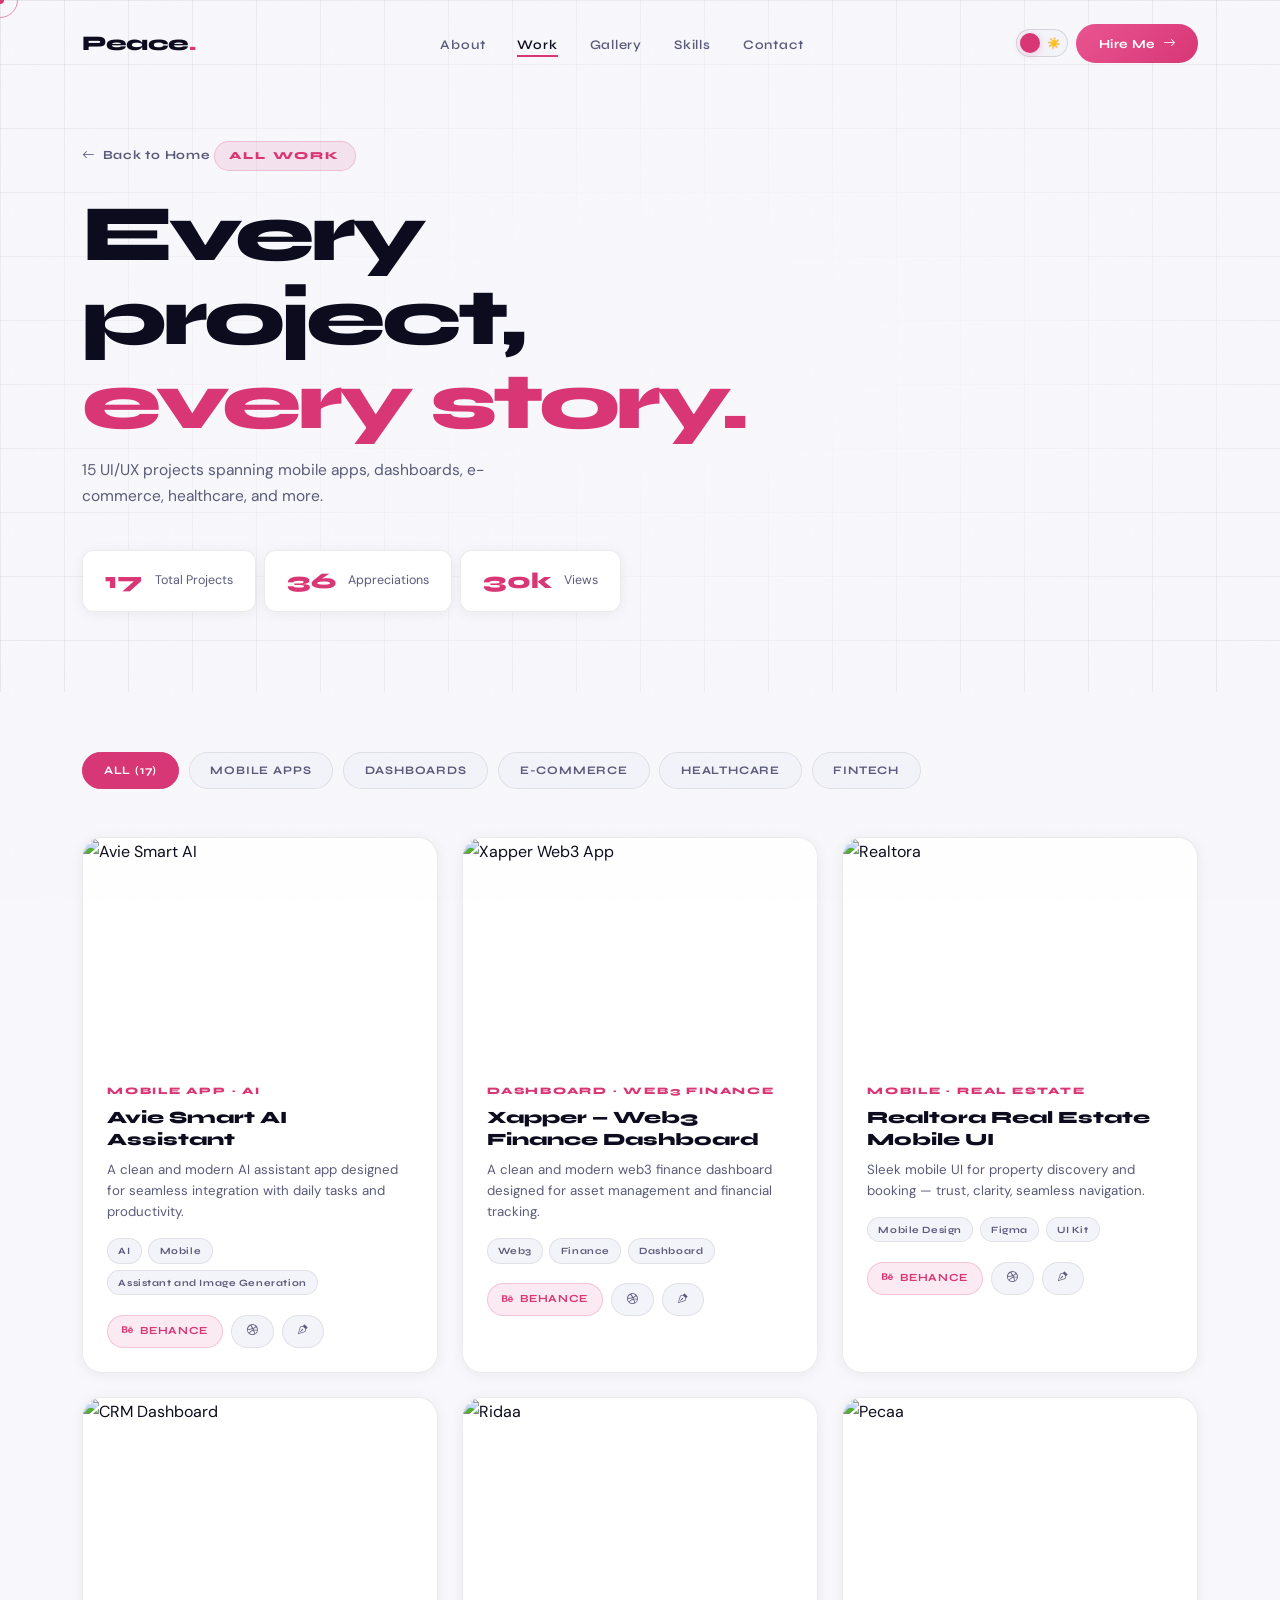
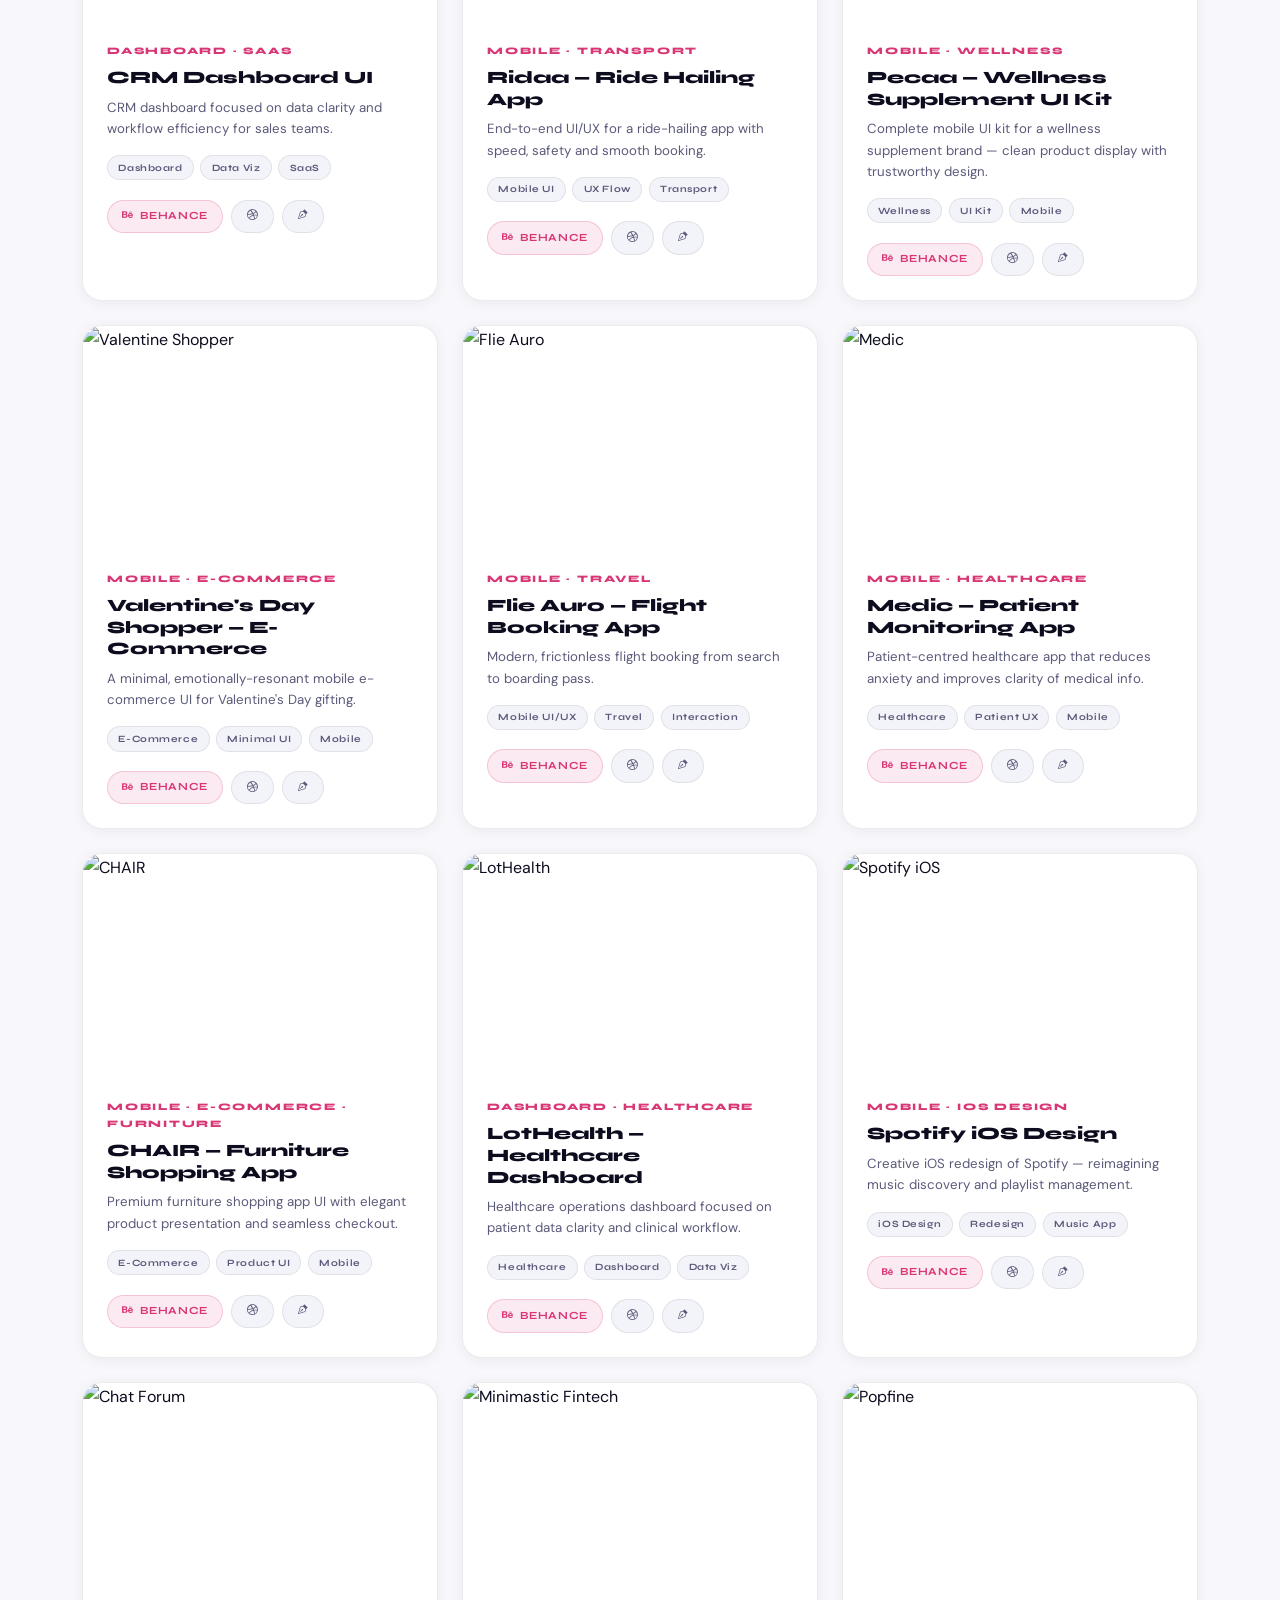
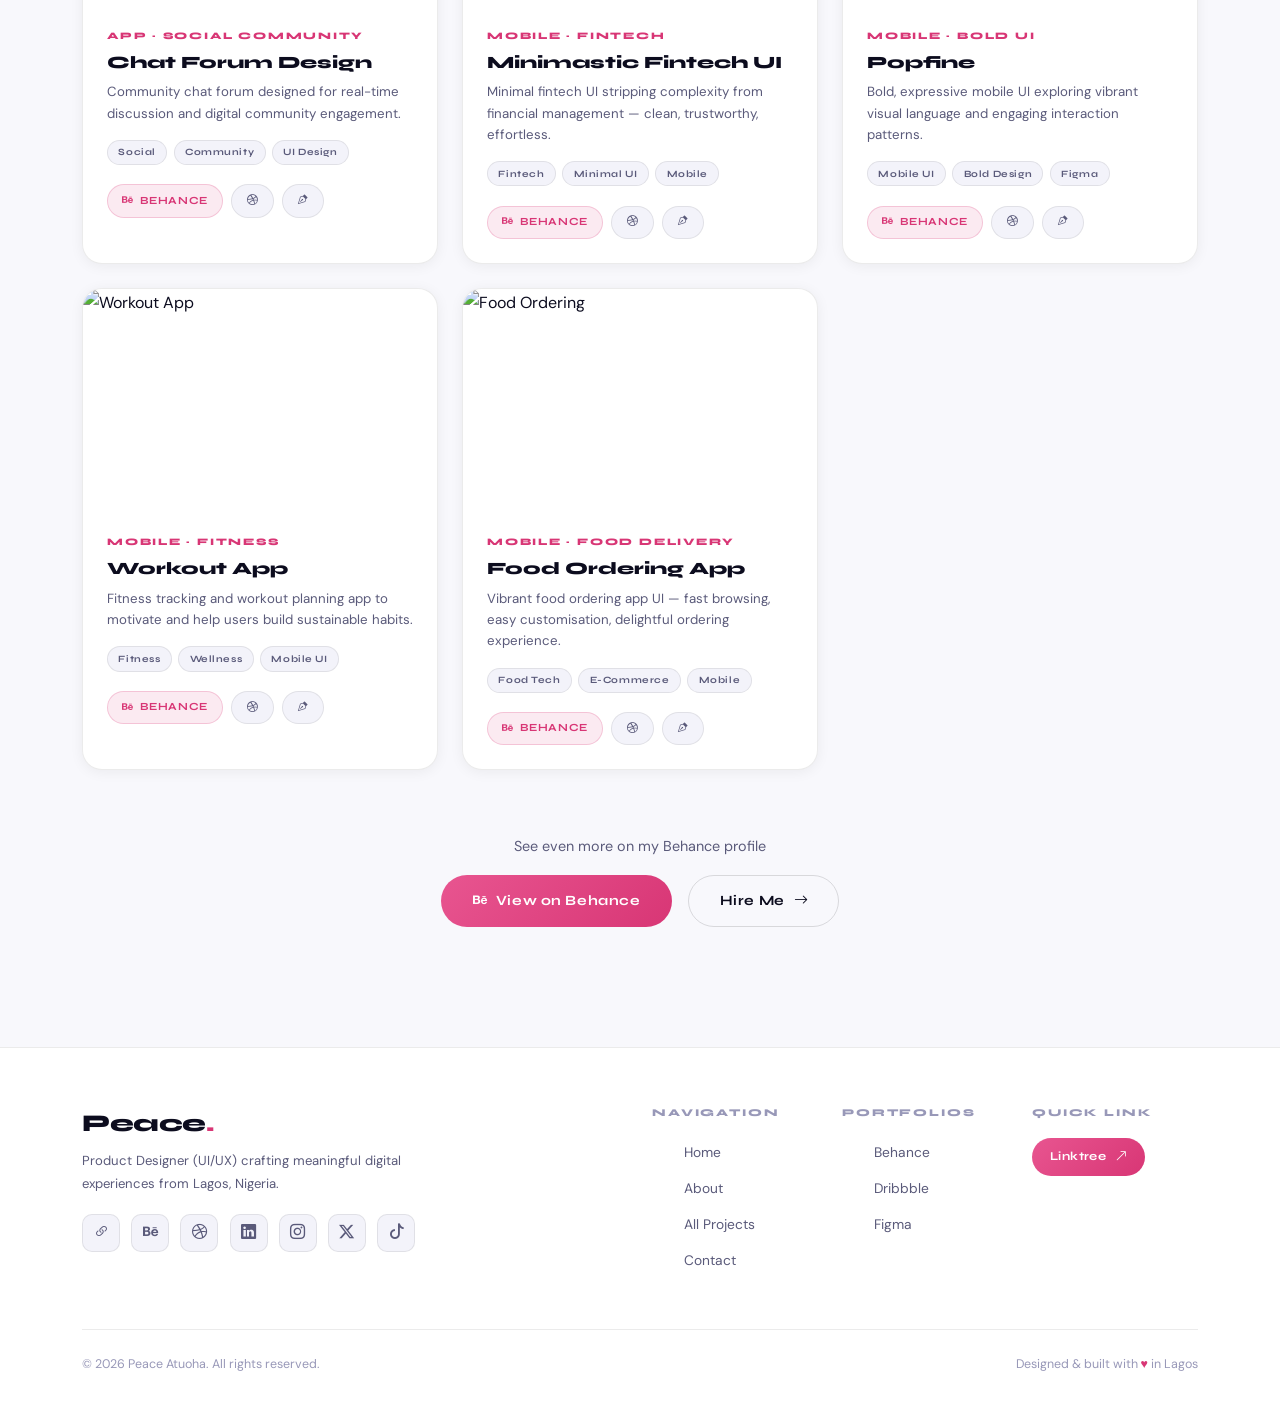
==== projects.html @ 8d70796a "number update" ====
<!DOCTYPE html>
<html lang="en" data-theme="light">

<head>
  <meta charset="UTF-8" />
  <meta name="viewport" content="width=device-width, initial-scale=1.0" />
  <title>All Projects — Peace Atuoha, Product Designer</title>
  <meta name="description" content="All 17 UI/UX design projects by Peace Atuoha." />
  <link rel="stylesheet" href="https://cdn.jsdelivr.net/npm/bootstrap@5.3.2/dist/css/bootstrap.min.css" />
  <link rel="stylesheet" href="https://cdn.jsdelivr.net/npm/bootstrap-icons@1.11.3/font/bootstrap-icons.min.css" />
  <link rel="stylesheet" href="https://cdn.jsdelivr.net/npm/aos@2.3.4/dist/aos.css" />
  <link rel="stylesheet" href="style.css" />
</head>

<body>

  <canvas id="lines-canvas"></canvas>
  <div class="noise-overlay"></div>
  <div id="cursor-dot"></div>
  <div id="cursor-ring"></div>
  <div id="cursor-label"></div>

  <!-- NAVBAR -->
  <nav id="navbar">
    <div class="container d-flex justify-content-between align-items-center gap-3">
      <a href="index.html" class="nav-logo">Peace<span>.</span></a>
      <ul class="nav-links" id="navLinks">
        <li><a href="index.html#about">About</a></li>
        <li><a href="projects.html" class="active">Work</a></li>
        <li><a href="index.html#gallery">Gallery</a></li>
        <li><a href="index.html#skills">Skills</a></li>
        <li><a href="index.html#contact">Contact</a></li>
      </ul>
      <div class="d-flex align-items-center gap-2">
        <button class="theme-toggle" id="themeToggle" aria-label="Toggle theme">
          <span class="t-sun">☀️</span>
          <span class="t-moon">🌙</span>
        </button>
        <a href="index.html#contact" class="nav-cta d-none d-lg-inline-flex align-items-center gap-2">
          Hire Me <i class="bi bi-arrow-right"></i>
        </a>
        <button class="nav-toggler" id="navToggle"><i class="bi bi-list"></i></button>
      </div>
    </div>
  </nav>

  <!-- PAGE HERO -->
  <div class="page-hero">
    <div class="hero-grid"></div>
    <div class="container position-relative" style="z-index:2">
      <div class="row">
        <div class="col-lg-8">
          <a href="index.html" class="d-inline-flex align-items-center gap-2 mb-4"
            style="font-family:var(--font-head);font-size:.78rem;font-weight:700;letter-spacing:.06em;color:var(--muted);transition:color .2s"
            onmouseover="this.style.color='var(--pink)'" onmouseout="this.style.color='var(--muted)'">
            <i class="bi bi-arrow-left"></i> Back to Home
          </a>
          <span class="tag">All Work</span>
          <h1 class="page-hero-title" data-aos="fade-up">Every project,<br><span class="accent">every story.</span></h1>
          <p style="color:var(--muted);font-size:.97rem;max-width:480px;margin-top:.8rem" data-aos="fade-up"
            data-aos-delay="100">
            15 UI/UX projects spanning mobile apps, dashboards, e-commerce, healthcare, and more.
          </p>
        </div>
      </div>
      <div class="d-flex flex-wrap gap-2 mt-4" data-aos="fade-up" data-aos-delay="160">
        <div
          style="background:var(--surface);border:1px solid var(--border);border-radius:12px;padding:.7rem 1.4rem;display:inline-flex;align-items:center;gap:.7rem;box-shadow:var(--shadow-sm)">
          <span style="font-family:var(--font-head);font-size:1.4rem;font-weight:800;color:var(--pink)">17</span>
          <span style="font-size:.78rem;color:var(--muted)">Total Projects</span>
        </div>
        <div
          style="background:var(--surface);border:1px solid var(--border);border-radius:12px;padding:.7rem 1.4rem;display:inline-flex;align-items:center;gap:.7rem;box-shadow:var(--shadow-sm)">
          <span style="font-family:var(--font-head);font-size:1.4rem;font-weight:800;color:var(--pink)">36</span>
          <span style="font-size:.78rem;color:var(--muted)">Appreciations</span>
        </div>
        <div
          style="background:var(--surface);border:1px solid var(--border);border-radius:12px;padding:.7rem 1.4rem;display:inline-flex;align-items:center;gap:.7rem;box-shadow:var(--shadow-sm)">
          <span style="font-family:var(--font-head);font-size:1.4rem;font-weight:800;color:var(--pink)">30k</span>
          <span style="font-size:.78rem;color:var(--muted)">Views</span>
        </div>
      </div>
    </div>
  </div>

  <!-- ALL PROJECTS -->
  <section class="section" style="background:var(--bg);padding-top:60px">
    <div class="container">
      <div class="filter-bar mb-5" data-aos="fade-up">
        <button class="filter-btn active" data-filter="all">All (17)</button>
        <button class="filter-btn" data-filter="mobile">Mobile Apps</button>
        <button class="filter-btn" data-filter="dashboard">Dashboards</button>
        <button class="filter-btn" data-filter="ecommerce">E-Commerce</button>
        <button class="filter-btn" data-filter="healthcare">Healthcare</button>
        <button class="filter-btn" data-filter="fintech">Fintech</button>
      </div>

      <div class="row g-4" id="projectGrid">

             <div class="col-sm-6 col-lg-4 project-item" data-category="dashboard fintech" data-aos="fade-up" data-aos-delay="0">
    <div class="project-card">
      <div class="project-thumb">
        <img src="https://mir-cdn.behance.net/v1/rendition/project_modules/fs_webp/00eaa4248575483.69f4629bb635c.png"
          alt="Avie Smart AI" loading="lazy" />
        <div class="project-overlay"><span class="view-label">Open Project</span></div>
      </div>
      <div class="project-info">
        <div class="project-cat">Mobile App · AI</div>
        <h3 class="project-name">Avie Smart AI Assistant</h3>
        <p class="project-desc">
          A clean and modern AI assistant app designed for seamless integration with daily tasks and productivity.
        </p>
        <div class="project-tags">
          <span class="ptag">AI</span>
          <span class="ptag">Mobile</span>
          <span class="ptag">Assistant and Image Generation</span>
        </div>
        <div class="project-links">
          <a href="https://www.behance.net/gallery/248575483/Avie-Smart-AI-Assistant-UI-Kit"
            target="_blank" rel="noopener" class="plink plink-b">
            <i class="bi bi-behance"></i> Behance
          </a>
          <a href="https://dribbble.com/shots/27334010-Avie-Smart-AI"
            target="_blank" rel="noopener" class="plink plink-d">
            <i class="bi bi-dribbble"></i>
          </a>
          <a href="https://www.figma.com/community/file/1631958406216622095"
            target="_blank" rel="noopener" class="plink plink-f">
            <i class="bi bi-vector-pen"></i>
          </a>
        </div>
      </div>
    </div>
  </div>

        <div class="col-sm-6 col-lg-4 project-item" data-category="dashboard fintech" data-aos="fade-up" data-aos-delay="0">
    <div class="project-card">
      <div class="project-thumb">
        <img src="https://mir-cdn.behance.net/v1/rendition/project_modules/max_3840_webp/4def8d246391929.69c39d3ba7705.png"
          alt="Xapper Web3 App" loading="lazy" />
        <div class="project-overlay"><span class="view-label">Open Project</span></div>
      </div>
      <div class="project-info">
        <div class="project-cat">Dashboard · Web3 Finance</div>
        <h3 class="project-name">Xapper — Web3 Finance Dashboard</h3>
        <p class="project-desc">
          A clean and modern web3 finance dashboard designed for asset management and financial tracking.
        </p>
        <div class="project-tags">
          <span class="ptag">Web3</span>
          <span class="ptag">Finance</span>
          <span class="ptag">Dashboard</span>
        </div>
        <div class="project-links">
          <a href="https://www.behance.net/gallery/246391929/Xapper-Web3-Portfolio-Dashboard"
            target="_blank" rel="noopener" class="plink plink-b">
            <i class="bi bi-behance"></i> Behance
          </a>
          <a href="https://dribbble.com/shots/27212899-Xapper-Web3-Finance-Dashboard"
            target="_blank" rel="noopener" class="plink plink-d">
            <i class="bi bi-dribbble"></i>
          </a>
          <a href="https://www.figma.com/community/file/1618532935207744645"
            target="_blank" rel="noopener" class="plink plink-f">
            <i class="bi bi-vector-pen"></i>
          </a>
        </div>
      </div>
    </div>
  </div>

        <div class="col-sm-6 col-lg-4 project-item" data-category="mobile" data-aos="fade-up" data-aos-delay="0">
          <div class="project-card">
            <div class="project-thumb"><img
                src="https://mir-s3-cdn-cf.behance.net/projects/808/318f85245792605.Y3JvcCwyMjg4LDE3OTAsMTA3LDA.png"
                alt="Realtora" loading="lazy" />
              <div class="project-overlay"><span class="view-label">Open Project</span></div>
            </div>
            <div class="project-info">
              <div class="project-cat">Mobile · Real Estate</div>
              <h3 class="project-name">Realtora Real Estate Mobile UI</h3>
              <p class="project-desc">Sleek mobile UI for property discovery and booking — trust, clarity, seamless
                navigation.</p>
              <div class="project-tags"><span class="ptag">Mobile Design</span><span class="ptag">Figma</span><span
                  class="ptag">UI Kit</span>
              </div>
              <div class="project-links"><a
                  href="https://www.behance.net/gallery/245792605/Realtora-Real-Estate-Mobile-UI" target="_blank"
                  rel="noopener" class="plink plink-b"><i class="bi bi-behance"></i> Behance</a><a
                  href="https://dribbble.com/shots/27182363-Realtora-Real-Estate-Mobile-UI" target="_blank" rel="noopener" class="plink plink-d"><i
                    class="bi bi-dribbble"></i></a><a href="https://www.figma.com/community/file/1614589642108655711/realtora-real-estate-mobile-ui" target="_blank"
                  rel="noopener" class="plink plink-f"><i class="bi bi-vector-pen"></i></a></div>
            </div>
          </div>
        </div>

        <div class="col-sm-6 col-lg-4 project-item" data-category="dashboard" data-aos="fade-up" data-aos-delay="60">
          <div class="project-card">
            <div class="project-thumb"><img
                src="https://mir-s3-cdn-cf.behance.net/projects/808/37e317245700423.Y3JvcCwyMDYzLDE2MTQsMTAyLDA.png"
                alt="CRM Dashboard" loading="lazy" />
              <div class="project-overlay"><span class="view-label">Open Project</span></div>
            </div>
            <div class="project-info">
              <div class="project-cat">Dashboard · SaaS</div>
              <h3 class="project-name">CRM Dashboard UI</h3>
              <p class="project-desc">CRM dashboard focused on data clarity and workflow efficiency for sales teams.</p>
              <div class="project-tags"><span class="ptag">Dashboard</span><span class="ptag">Data Viz</span><span
                  class="ptag">SaaS</span></div>
              <div class="project-links"><a href="https://www.behance.net/gallery/245700423/CRM-Dashboard-UI"
                  target="_blank" rel="noopener" class="plink plink-b"><i class="bi bi-behance"></i> Behance</a><a
                  href="https://dribbble.com/shots/27177440-CRM-Dashboard-UI" target="_blank" rel="noopener" class="plink plink-d"><i
                    class="bi bi-dribbble"></i></a><a href="https://www.figma.com/community/file/1613997463314148777/crm-dashboard-ui" target="_blank"
                  rel="noopener" class="plink plink-f"><i class="bi bi-vector-pen"></i></a></div>
            </div>
          </div>
        </div>

        <div class="col-sm-6 col-lg-4 project-item" data-category="mobile" data-aos="fade-up" data-aos-delay="120">
          <div class="project-card">
            <div class="project-thumb"><img
                src="https://mir-s3-cdn-cf.behance.net/projects/808/bbb2a7244828705.Y3JvcCwyMTYwLDE2OTAsMjQ2LDA.png"
                alt="Ridaa" loading="lazy" />
              <div class="project-overlay"><span class="view-label">Open Project</span></div>
            </div>
            <div class="project-info">
              <div class="project-cat">Mobile · Transport</div>
              <h3 class="project-name">Ridaa — Ride Hailing App</h3>
              <p class="project-desc">End-to-end UI/UX for a ride-hailing app with speed, safety and smooth booking.</p>
              <div class="project-tags"><span class="ptag">Mobile UI</span><span class="ptag">UX Flow</span><span
                  class="ptag">Transport</span></div>
              <div class="project-links"><a
                  href="https://www.behance.net/gallery/244828705/Ridaa-Ride-Hailing-Mobile-App-UI" target="_blank"
                  rel="noopener" class="plink plink-b"><i class="bi bi-behance"></i> Behance</a><a
                  href="https://dribbble.com/shots/27128114-Ridaa-Ride-Hailing-Mobile-App-UI-UX-Case-Study" target="_blank" rel="noopener" class="plink plink-d"><i
                    class="bi bi-dribbble"></i></a><a href="https://www.figma.com/community/file/1608755039279839145/ridaa-ride-hailing-mobile-ui-kit" target="_blank"
                  rel="noopener" class="plink plink-f"><i class="bi bi-vector-pen"></i></a></div>
            </div>
          </div>
        </div>

        <div class="col-sm-6 col-lg-4 project-item" data-category="mobile healthcare" data-aos="fade-up"
          data-aos-delay="0">
          <div class="project-card">
            <div class="project-thumb"><img
                src="https://mir-s3-cdn-cf.behance.net/projects/808/fac926244250583.Y3JvcCwxODc2LDE0NjgsNTEsMA.png"
                alt="Pecaa" loading="lazy" />
              <div class="project-overlay"><span class="view-label">Open Project</span></div>
            </div>
            <div class="project-info">
              <div class="project-cat">Mobile · Wellness</div>
              <h3 class="project-name">Pecaa — Wellness Supplement UI Kit</h3>
              <p class="project-desc">Complete mobile UI kit for a wellness supplement brand — clean product display
                with trustworthy design.</p>
              <div class="project-tags"><span class="ptag">Wellness</span><span class="ptag">UI Kit</span><span
                  class="ptag">Mobile</span></div>
              <div class="project-links"><a
                  href="https://www.behance.net/gallery/244250583/Pecaa-Wellness-Supplement-Mobile-UI-Kit"
                  target="_blank" rel="noopener" class="plink plink-b"><i class="bi bi-behance"></i> Behance</a><a
                  href="https://dribbble.com/shots/27093841-Pecaa-Wellness-Supplement-Mobile-UI-Kit" target="_blank" rel="noopener" class="plink plink-d"><i
                    class="bi bi-dribbble"></i></a><a href="https://www.figma.com/community/file/1605316623069670201/pecaa-wellness-supplement-mobile-ui-kit" target="_blank"
                  rel="noopener" class="plink plink-f"><i class="bi bi-vector-pen"></i></a></div>
            </div>
          </div>
        </div>

        <div class="col-sm-6 col-lg-4 project-item" data-category="mobile ecommerce" data-aos="fade-up"
          data-aos-delay="60">
          <div class="project-card">
            <div class="project-thumb"><img
                src="https://mir-s3-cdn-cf.behance.net/projects/808/c39f5f244118895.Y3JvcCwzNTMzLDI3NjQsMzA2LDA.png"
                alt="Valentine Shopper" loading="lazy" />
              <div class="project-overlay"><span class="view-label">Open Project</span></div>
            </div>
            <div class="project-info">
              <div class="project-cat">Mobile · E-Commerce</div>
              <h3 class="project-name">Valentine's Day Shopper — E-Commerce</h3>
              <p class="project-desc">A minimal, emotionally-resonant mobile e-commerce UI for Valentine's Day gifting.
              </p>
              <div class="project-tags"><span class="ptag">E-Commerce</span><span class="ptag">Minimal UI</span><span
                  class="ptag">Mobile</span></div>
              <div class="project-links"><a
                  href="https://www.behance.net/gallery/244118895/Valentines-Day-Shopper-Minimal-E-Commerce-Mobile-UI"
                  target="_blank" rel="noopener" class="plink plink-b"><i class="bi bi-behance"></i> Behance</a><a
                  href="https://dribbble.com/shots/27086028-Valentine-s-Day-Shopper-Minimal-E-Commerce-Mobile-UI" target="_blank" rel="noopener" class="plink plink-d"><i
                    class="bi bi-dribbble"></i></a><a href="https://www.figma.com/community/file/1604383451520778742/valentines-day-shopper" target="_blank"
                  rel="noopener" class="plink plink-f"><i class="bi bi-vector-pen"></i></a></div>
            </div>
          </div>
        </div>

        <div class="col-sm-6 col-lg-4 project-item" data-category="mobile" data-aos="fade-up" data-aos-delay="120">
          <div class="project-card">
            <div class="project-thumb"><img
                src="https://mir-s3-cdn-cf.behance.net/projects/808/ac4f93244007971.Y3JvcCwyMDk4LDE2NDEsMCw1MQ.png"
                alt="Flie Auro" loading="lazy" />
              <div class="project-overlay"><span class="view-label">Open Project</span></div>
            </div>
            <div class="project-info">
              <div class="project-cat">Mobile · Travel</div>
              <h3 class="project-name">Flie Auro — Flight Booking App</h3>
              <p class="project-desc">Modern, frictionless flight booking from search to boarding pass.</p>
              <div class="project-tags"><span class="ptag">Mobile UI/UX</span><span class="ptag">Travel</span><span
                  class="ptag">Interaction</span></div>
              <div class="project-links"><a
                  href="https://www.behance.net/gallery/244007971/Flie-AuroModern-Flight-Booking-Mobile-App-UIUX"
                  target="_blank" rel="noopener" class="plink plink-b"><i class="bi bi-behance"></i> Behance</a><a
                  href="https://dribbble.com/shots/27079795-Flie-Auro-Modern-Flight-Booking-Mobile-App-UI-UX" target="_blank" rel="noopener" class="plink plink-d"><i
                    class="bi bi-dribbble"></i></a><a href="https://www.figma.com/community/file/1603698163960915444/flie-auro-airline-booking-app-ui" target="_blank"
                  rel="noopener" class="plink plink-f"><i class="bi bi-vector-pen"></i></a></div>
            </div>
          </div>
        </div>

        <div class="col-sm-6 col-lg-4 project-item" data-category="mobile healthcare" data-aos="fade-up"
          data-aos-delay="0">
          <div class="project-card">
            <div class="project-thumb"><img
                src="https://mir-s3-cdn-cf.behance.net/projects/808/3f5e2c243694967.Y3JvcCwxMjk1LDEwMTMsNTEsMA.png"
                alt="Medic" loading="lazy" />
              <div class="project-overlay"><span class="view-label">Open Project</span></div>
            </div>
            <div class="project-info">
              <div class="project-cat">Mobile · Healthcare</div>
              <h3 class="project-name">Medic — Patient Monitoring App</h3>
              <p class="project-desc">Patient-centred healthcare app that reduces anxiety and improves clarity of
                medical info.</p>
              <div class="project-tags"><span class="ptag">Healthcare</span><span class="ptag">Patient UX</span><span
                  class="ptag">Mobile</span></div>
              <div class="project-links"><a
                  href="https://www.behance.net/gallery/243694967/Medic-Patient-Monitoring-Healthcare-Management-App"
                  target="_blank" rel="noopener" class="plink plink-b"><i class="bi bi-behance"></i> Behance</a><a
                  href="https://dribbble.com/shots/27062360-Patient-Monitoring-Healthcare-Management-App-UI-UX" target="_blank" rel="noopener" class="plink plink-d"><i
                    class="bi bi-dribbble"></i></a><a href="https://www.figma.com/community/file/1601833606994305338/medic" target="_blank"
                  rel="noopener" class="plink plink-f"><i class="bi bi-vector-pen"></i></a></div>
            </div>
          </div>
        </div>

        <div class="col-sm-6 col-lg-4 project-item" data-category="mobile ecommerce" data-aos="fade-up"
          data-aos-delay="60">
          <div class="project-card">
            <div class="project-thumb"><img
                src="https://mir-s3-cdn-cf.behance.net/projects/808/9c9950243016757.Y3JvcCw2MTY3LDQ4MjQsMzA1LDA.png"
                alt="CHAIR" loading="lazy" />
              <div class="project-overlay"><span class="view-label">Open Project</span></div>
            </div>
            <div class="project-info">
              <div class="project-cat">Mobile · E-Commerce · Furniture</div>
              <h3 class="project-name">CHAIR — Furniture Shopping App</h3>
              <p class="project-desc">Premium furniture shopping app UI with elegant product presentation and seamless
                checkout.</p>
              <div class="project-tags"><span class="ptag">E-Commerce</span><span class="ptag">Product UI</span><span
                  class="ptag">Mobile</span></div>
              <div class="project-links"><a
                  href="https://www.behance.net/gallery/243016757/CHAIR-Furniture-Shopping-App-UI" target="_blank"
                  rel="noopener" class="plink plink-b"><i class="bi bi-behance"></i> Behance</a><a
                  href="https://dribbble.com/shots/27026183-CHAIR-Furniture-Shopping-App-UI" target="_blank" rel="noopener" class="plink plink-d"><i
                    class="bi bi-dribbble"></i></a><a href="https://www.figma.com/community/file/1598043038918886645/chair-shop" target="_blank"
                  rel="noopener" class="plink plink-f"><i class="bi bi-vector-pen"></i></a></div>
            </div>
          </div>
        </div>

        <div class="col-sm-6 col-lg-4 project-item" data-category="dashboard healthcare" data-aos="fade-up"
          data-aos-delay="120">
          <div class="project-card">
            <div class="project-thumb"><img
                src="https://mir-s3-cdn-cf.behance.net/projects/808/662603242939091.Y3JvcCwxNDY2LDExNDYsMCwxNTY.png"
                alt="LotHealth" loading="lazy" />
              <div class="project-overlay"><span class="view-label">Open Project</span></div>
            </div>
            <div class="project-info">
              <div class="project-cat">Dashboard · Healthcare</div>
              <h3 class="project-name">LotHealth — Healthcare Dashboard</h3>
              <p class="project-desc">Healthcare operations dashboard focused on patient data clarity and clinical
                workflow.</p>
              <div class="project-tags"><span class="ptag">Healthcare</span><span class="ptag">Dashboard</span><span
                  class="ptag">Data Viz</span></div>
              <div class="project-links"><a
                  href="https://www.behance.net/gallery/242939091/LotHealth-Healthcare-Dashboard-UI" target="_blank"
                  rel="noopener" class="plink plink-b"><i class="bi bi-behance"></i> Behance</a><a
                  href="https://dribbble.com/shots/27022015-LotHealth-Healthcare-Dashboard-UI" target="_blank" rel="noopener" class="plink plink-d"><i
                    class="bi bi-dribbble"></i></a><a href="https://www.figma.com/community/file/1597668143252436868/lothealth-design-healthcare-dashboard-ui" target="_blank"
                  rel="noopener" class="plink plink-f"><i class="bi bi-vector-pen"></i></a></div>
            </div>
          </div>
        </div>

        <div class="col-sm-6 col-lg-4 project-item" data-category="mobile" data-aos="fade-up" data-aos-delay="0">
          <div class="project-card">
            <div class="project-thumb"><img
                src="https://mir-s3-cdn-cf.behance.net/projects/808/13f106240422913.Y3JvcCwzMjUyLDI1NDQsNjM2LDA.png"
                alt="Spotify iOS" loading="lazy" />
              <div class="project-overlay"><span class="view-label">Open Project</span></div>
            </div>
            <div class="project-info">
              <div class="project-cat">Mobile · iOS Design</div>
              <h3 class="project-name">Spotify iOS Design</h3>
              <p class="project-desc">Creative iOS redesign of Spotify — reimagining music discovery and playlist
                management.</p>
              <div class="project-tags"><span class="ptag">iOS Design</span><span class="ptag">Redesign</span><span
                  class="ptag">Music App</span></div>
              <div class="project-links"><a href="https://www.behance.net/gallery/240422913/Spotify-iOS-Design"
                  target="_blank" rel="noopener" class="plink plink-b"><i class="bi bi-behance"></i> Behance</a><a
                  href="https://dribbble.com/shots/26880559-Spotify-iOS-Redesign" target="_blank" rel="noopener" class="plink plink-d"><i
                    class="bi bi-dribbble"></i></a><a href="https://www.figma.com/community/file/1581943943841236054/spotify-design" target="_blank"
                  rel="noopener" class="plink plink-f"><i class="bi bi-vector-pen"></i></a></div>
            </div>
          </div>
        </div>

        <div class="col-sm-6 col-lg-4 project-item" data-category="mobile" data-aos="fade-up" data-aos-delay="60">
          <div class="project-card">
            <div class="project-thumb"><img
                src="https://mir-s3-cdn-cf.behance.net/projects/808/e0df41219685247.Y3JvcCwyNDc1LDE5MzUsMTIyLDA.png"
                alt="Chat Forum" loading="lazy" />
              <div class="project-overlay"><span class="view-label">Open Project</span></div>
            </div>
            <div class="project-info">
              <div class="project-cat">App · Social Community</div>
              <h3 class="project-name">Chat Forum Design</h3>
              <p class="project-desc">Community chat forum designed for real-time discussion and digital community
                engagement.</p>
              <div class="project-tags"><span class="ptag">Social</span><span class="ptag">Community</span><span
                  class="ptag">UI Design</span></div>
              <div class="project-links"><a href="https://www.behance.net/gallery/219685247/Chat-Forum-Design"
                  target="_blank" rel="noopener" class="plink plink-b"><i class="bi bi-behance"></i> Behance</a><a
                  href="https://dribbble.com/shots/25655181-Simple-Chat-Forum-Design" target="_blank" rel="noopener" class="plink plink-d"><i
                    class="bi bi-dribbble"></i></a><a href="https://www.figma.com/community/file/1474092313343349375/chat-forum-design" target="_blank"
                  rel="noopener" class="plink plink-f"><i class="bi bi-vector-pen"></i></a></div>
            </div>
          </div>
        </div>

        <div class="col-sm-6 col-lg-4 project-item" data-category="mobile fintech" data-aos="fade-up"
          data-aos-delay="120">
          <div class="project-card">
            <div class="project-thumb"><img
                src="https://mir-s3-cdn-cf.behance.net/projects/808/28c1e3218478285.Y3JvcCwyMTkxLDE3MTQsMTEzLDA.png"
                alt="Minimastic Fintech" loading="lazy" />
              <div class="project-overlay"><span class="view-label">Open Project</span></div>
            </div>
            <div class="project-info">
              <div class="project-cat">Mobile · Fintech</div>
              <h3 class="project-name">Minimastic Fintech UI</h3>
              <p class="project-desc">Minimal fintech UI stripping complexity from financial management — clean,
                trustworthy, effortless.</p>
              <div class="project-tags"><span class="ptag">Fintech</span><span class="ptag">Minimal UI</span><span
                  class="ptag">Mobile</span></div>
              <div class="project-links"><a href="https://www.behance.net/gallery/218478285/Minimastic-Fintech-UI"
                  target="_blank" rel="noopener" class="plink plink-b"><i class="bi bi-behance"></i> Behance</a><a
                  href="https://dribbble.com/shots/25579549-Minimalistic-Fintech-UI" target="_blank" rel="noopener" class="plink plink-d"><i
                    class="bi bi-dribbble"></i></a><a href="https://www.figma.com/community/file/1468655068304453816/fintech-ui" target="_blank"
                  rel="noopener" class="plink plink-f"><i class="bi bi-vector-pen"></i></a></div>
            </div>
          </div>
        </div>

        <div class="col-sm-6 col-lg-4 project-item" data-category="mobile" data-aos="fade-up" data-aos-delay="0">
          <div class="project-card">
            <div class="project-thumb"><img
                src="https://mir-s3-cdn-cf.behance.net/projects/808/c5f65e212781785.Y3JvcCwxMTQ5LDg5OSw2OCww.png"
                alt="Popfine" loading="lazy" />
              <div class="project-overlay"><span class="view-label">Open Project</span></div>
            </div>
            <div class="project-info">
              <div class="project-cat">Mobile · Bold UI</div>
              <h3 class="project-name">Popfine</h3>
              <p class="project-desc">Bold, expressive mobile UI exploring vibrant visual language and engaging
                interaction patterns.</p>
              <div class="project-tags"><span class="ptag">Mobile UI</span><span class="ptag">Bold Design</span><span
                  class="ptag">Figma</span></div>
              <div class="project-links"><a href="https://www.behance.net/gallery/212781785/Popfine" target="_blank"
                  rel="noopener" class="plink plink-b"><i class="bi bi-behance"></i> Behance</a><a
                  href="https://dribbble.com/shots/25206334-Popfine" target="_blank" rel="noopener" class="plink plink-d"><i
                    class="bi bi-dribbble"></i></a><a href="https://www.figma.com/@peacefulatuoha" target="_blank"
                  rel="noopener" class="plink plink-f"><i class="bi bi-vector-pen"></i></a></div>
            </div>
          </div>
        </div>

        <div class="col-sm-6 col-lg-4 project-item" data-category="mobile healthcare" data-aos="fade-up"
          data-aos-delay="60">
          <div class="project-card">
            <div class="project-thumb"><img
                src="https://mir-s3-cdn-cf.behance.net/projects/808/fef780206814931.Y3JvcCwyMjA2LDE3MjUsMTY5LDA.png"
                alt="Workout App" loading="lazy" />
              <div class="project-overlay"><span class="view-label">Open Project</span></div>
            </div>
            <div class="project-info">
              <div class="project-cat">Mobile · Fitness</div>
              <h3 class="project-name">Workout App</h3>
              <p class="project-desc">Fitness tracking and workout planning app to motivate and help users build
                sustainable habits.</p>
              <div class="project-tags"><span class="ptag">Fitness</span><span class="ptag">Wellness</span><span
                  class="ptag">Mobile UI</span></div>
              <div class="project-links"><a href="https://www.behance.net/gallery/206814931/Workout-App" target="_blank"
                  rel="noopener" class="plink plink-b"><i class="bi bi-behance"></i> Behance</a><a
                  href="https://dribbble.com/shots/24779446-Workout-App" target="_blank" rel="noopener" class="plink plink-d"><i
                    class="bi bi-dribbble"></i></a><a href="https://www.figma.com/community/file/1468657389582612668/workout-design" target="_blank"
                  rel="noopener" class="plink plink-f"><i class="bi bi-vector-pen"></i></a></div>
            </div>
          </div>
        </div>

        <div class="col-sm-6 col-lg-4 project-item" data-category="mobile ecommerce" data-aos="fade-up"
          data-aos-delay="120">
          <div class="project-card">
            <div class="project-thumb"><img
                src="https://mir-s3-cdn-cf.behance.net/projects/808/b339c1205638255.Y3JvcCwyMjgzLDE3ODYsNjcsMA.png"
                alt="Food Ordering" loading="lazy" />
              <div class="project-overlay"><span class="view-label">Open Project</span></div>
            </div>
            <div class="project-info">
              <div class="project-cat">Mobile · Food Delivery</div>
              <h3 class="project-name">Food Ordering App</h3>
              <p class="project-desc">Vibrant food ordering app UI — fast browsing, easy customisation, delightful
                ordering experience.</p>
              <div class="project-tags"><span class="ptag">Food Tech</span><span class="ptag">E-Commerce</span><span
                  class="ptag">Mobile</span></div>
              <div class="project-links"><a href="https://www.behance.net/gallery/205638255/Food-Ordering-App"
                  target="_blank" rel="noopener" class="plink plink-b"><i class="bi bi-behance"></i> Behance</a><a
                  href="https://dribbble.com/shots/24694555-Food-Ordering-App" target="_blank" rel="noopener" class="plink plink-d"><i
                    class="bi bi-dribbble"></i></a><a href="https://www.figma.com/community/file/1406139116061639031/food-app-ui" target="_blank"
                  rel="noopener" class="plink plink-f"><i class="bi bi-vector-pen"></i></a></div>
            </div>
          </div>
        </div>

      </div>

      <div class="view-all-wrap" data-aos="fade-up" style="margin-top:4rem">
        <p style="color:var(--muted);font-size:.9rem;margin-bottom:1rem">See even more on my Behance profile</p>
        <div class="d-flex justify-content-center gap-3 flex-wrap">
          <a href="https://www.behance.net/peace_atuoha" target="_blank" rel="noopener" class="btn-pink"><i
              class="bi bi-behance"></i> View on Behance</a>
          <a href="index.html#contact" class="btn-ghost">Hire Me <i class="bi bi-arrow-right"></i></a>
        </div>
      </div>
    </div>
  </section>

  <!-- FOOTER -->
  <footer>
    <div class="container">
      <div class="row g-4">
        <div class="col-lg-4 col-md-6">
          <a href="index.html" style="text-decoration:none">
            <div class="footer-logo">Peace<span>.</span></div>
          </a>
          <p class="footer-tagline">Product Designer (UI/UX) crafting meaningful digital experiences from Lagos,
            Nigeria.</p>
          <div class="footer-socials">
            <a href="https://linktr.ee/peacefulatuoha" target="_blank" class="footer-social"><i
                class="bi bi-link-45deg"></i></a>
            <a href="https://www.behance.net/peace_atuoha" target="_blank" class="footer-social"><i
                class="bi bi-behance"></i></a>
            <a href="https://dribbble.com/peacefulatuoha" target="_blank" class="footer-social"><i
                class="bi bi-dribbble"></i></a>
            <a href="https://www.linkedin.com/in/peace-atuoha/" target="_blank" class="footer-social"><i
                class="bi bi-linkedin"></i></a>
            <a href="https://www.instagram.com/peacefulatuoha" target="_blank" class="footer-social"><i
                class="bi bi-instagram"></i></a>
            <a href="https://x.com/peace_uiux" target="_blank" class="footer-social"><i class="bi bi-twitter-x"></i></a>
            <a href="https://www.tiktok.com/@peacefulatuoha" target="_blank" class="footer-social"><i
                class="bi bi-tiktok"></i></a>
          </div>
        </div>
        <div class="col-6 col-lg-2 offset-lg-2">
          <p class="footer-heading">Navigation</p>
          <ul class="footer-nav">
            <li><a href="index.html">Home</a></li>
            <li><a href="index.html#about">About</a></li>
            <li><a href="projects.html">All Projects</a></li>
            <li><a href="index.html#contact">Contact</a></li>
          </ul>
        </div>
        <div class="col-6 col-lg-2">
          <p class="footer-heading">Portfolios</p>
          <ul class="footer-nav">
            <li><a href="https://www.behance.net/peace_atuoha" target="_blank">Behance</a></li>
            <li><a href="https://dribbble.com/peacefulatuoha" target="_blank">Dribbble</a></li>
            <li><a href="https://www.figma.com/@peacefulatuoha" target="_blank">Figma</a></li>
          </ul>
        </div>
        <div class="col-lg-2">
          <p class="footer-heading">Quick Link</p>
          <a href="https://linktr.ee/peacefulatuoha" target="_blank" class="btn-pink"
            style="font-size:.75rem;padding:.55rem 1.1rem">Linktree <i class="bi bi-arrow-up-right"></i></a>
        </div>
      </div>
      <div class="footer-bottom">
        <p>© 2026 Peace Atuoha. All rights reserved.</p>
        <p>Designed & built with <span style="color:var(--pink)">♥</span> in Lagos</p>
      </div>
    </div>
  </footer>

  <script src="https://cdn.jsdelivr.net/npm/bootstrap@5.3.2/dist/js/bootstrap.bundle.min.js"></script>
  <script src="https://cdn.jsdelivr.net/npm/aos@2.3.4/dist/aos.js"></script>
  <script src="script.js"></script>
</body>

</html>
---- style.css ----
/* ================================================================
   PEACE ATUOHA PORTFOLIO — style.css
   Light theme default · Dark theme via [data-theme="dark"]
================================================================ */
@import url('https://fonts.googleapis.com/css2?family=Syne:wght@400;600;700;800&family=DM+Sans:ital,opsz,wght@0,9..40,300;0,9..40,400;0,9..40,500;1,9..40,300&display=swap');

/* ── LIGHT THEME (Default) ─────────────────────────────────── */
:root {
  --pink: #D83675;
  --pink-l: #e85590;
  --pink-dim: rgba(216, 54, 117, .1);
  --pink-glow: rgba(216, 54, 117, .22);
  --pink-heavy: rgba(216, 54, 117, .45);

  --bg: #f8f8fc;
  --bg2: #ffffff;
  --surface: #ffffff;
  --surface2: #f3f3fa;
  --surface3: #eaeaf5;
  --border: rgba(0, 0, 0, .08);
  --border2: rgba(0, 0, 0, .13);

  --text: #0c0c1e;
  --muted: #5a5a7a;
  --muted2: #9898b8;

  --shadow-sm: 0 2px 14px rgba(0, 0, 0, .06);
  --shadow-md: 0 8px 36px rgba(0, 0, 0, .09);
  --shadow-lg: 0 24px 64px rgba(0, 0, 0, .1);
  --shadow-pink: 0 8px 32px rgba(216, 54, 117, .22);

  --font-head: 'Syne', sans-serif;
  --font-body: 'DM Sans', sans-serif;
  --radius: 20px;
  --radius-sm: 12px;
  --radius-lg: 28px;
  --transition: .3s cubic-bezier(.25, .46, .45, .94);
}

/* ── DARK THEME ─────────────────────────────────────────────── */
[data-theme="dark"] {
  --bg: #07070f;
  --bg2: #0e0e1c;
  --surface: #0e0e1c;
  --surface2: #131326;
  --surface3: #181832;
  --border: rgba(255, 255, 255, .07);
  --border2: rgba(255, 255, 255, .12);
  --text: #e8e8f2;
  --muted: #7a7a9d;
  --muted2: #50507a;

  --shadow-sm: 0 2px 14px rgba(0, 0, 0, .4);
  --shadow-md: 0 8px 36px rgba(0, 0, 0, .55);
  --shadow-lg: 0 24px 64px rgba(0, 0, 0, .65);
  --shadow-pink: 0 8px 36px rgba(216, 54, 117, .38);
}

/* ── RESET ─────────────────────────────────────────────────── */
*,
*::before,
*::after {
  box-sizing: border-box;
  margin: 0;
  padding: 0;
}

html {
  scroll-behavior: smooth;
  overflow-x: hidden;
}

body {
  background: var(--bg);
  color: var(--text);
  font-family: var(--font-body);
  font-size: 1rem;
  line-height: 1.7;
  overflow-x: hidden;
  cursor: none;
  transition: background .4s, color .4s;
}

img {
  max-width: 100%;
  display: block;
}

a {
  text-decoration: none;
}

h1,
h2,
h3,
h4,
h5,
h6 {
  font-family: var(--font-head);
  font-weight: 800;
}

::-webkit-scrollbar {
  width: 4px;
}

::-webkit-scrollbar-track {
  background: var(--bg);
}

::-webkit-scrollbar-thumb {
  background: var(--pink);
  border-radius: 2px;
}

/* ── CANVAS (shooting lines) ────────────────────────────────── */
#lines-canvas {
  position: fixed;
  inset: 0;
  pointer-events: none;
  z-index: 0;
  opacity: .35;
}

/* ── NOISE ──────────────────────────────────────────────────── */
.noise-overlay {
  position: fixed;
  inset: 0;
  z-index: 1;
  pointer-events: none;
  opacity: .022;
  background-image: url("data:image/svg+xml,%3Csvg viewBox='0 0 200 200' xmlns='http://www.w3.org/2000/svg'%3E%3Cfilter id='n'%3E%3CfeTurbulence type='fractalNoise' baseFrequency='.85' numOctaves='4' stitchTiles='stitch'/%3E%3C/filter%3E%3Crect width='100%25' height='100%25' filter='url(%23n)'/%3E%3C/svg%3E");
  background-size: 160px;
}

/* ── CURSOR ─────────────────────────────────────────────────── */
#cursor-dot {
  position: fixed;
  top: 0;
  left: 0;
  z-index: 9999;
  width: 8px;
  height: 8px;
  background: var(--pink);
  border-radius: 50%;
  pointer-events: none;
  transform: translate(-50%, -50%);
  transition: width .12s, height .12s;
}

#cursor-ring {
  position: fixed;
  top: 0;
  left: 0;
  z-index: 9998;
  width: 36px;
  height: 36px;
  border: 1.5px solid rgba(216, 54, 117, .55);
  border-radius: 50%;
  pointer-events: none;
  transform: translate(-50%, -50%);
  transition: width .3s cubic-bezier(.25, .46, .45, .94),
    height .3s cubic-bezier(.25, .46, .45, .94),
    border-color .3s, background .3s;
}

#cursor-ring.exp {
  width: 62px;
  height: 62px;
  border-color: var(--pink);
  background: var(--pink-dim);
}

#cursor-ring.proj {
  width: 82px;
  height: 82px;
  border-color: var(--pink);
  background: rgba(216, 54, 117, .08);
}

#cursor-label {
  position: fixed;
  z-index: 9997;
  font-family: var(--font-head);
  font-size: .56rem;
  font-weight: 800;
  letter-spacing: .12em;
  text-transform: uppercase;
  color: var(--pink);
  pointer-events: none;
  opacity: 0;
  transform: translate(-50%, -50%);
  transition: opacity .2s;
  white-space: nowrap;
}

#cursor-label.vis {
  opacity: 1;
}

@media (pointer:coarse) {
  body {
    cursor: auto;
  }

  #cursor-dot,
  #cursor-ring,
  #cursor-label {
    display: none;
  }
}

/* ── THEME TOGGLE ───────────────────────────────────────────── */
.theme-toggle {
  position: relative;
  width: 52px;
  height: 28px;
  background: var(--surface2);
  border: 1.5px solid var(--border2);
  border-radius: 100px;
  cursor: none;
  transition: background .35s, border-color .35s;
  flex-shrink: 0;
}

.theme-toggle::before {
  content: '';
  position: absolute;
  top: 3px;
  left: 3px;
  width: 20px;
  height: 20px;
  border-radius: 50%;
  background: var(--pink);
  box-shadow: 0 2px 8px var(--pink-glow);
  transition: transform .35s cubic-bezier(.25, .46, .45, .94);
}

[data-theme="dark"] .theme-toggle::before {
  transform: translateX(24px);
}

.theme-toggle .t-sun,
.theme-toggle .t-moon {
  position: absolute;
  top: 50%;
  font-size: .68rem;
  transform: translateY(-50%);
  pointer-events: none;
  transition: opacity .25s;
}

.theme-toggle .t-sun {
  right: 6px;
  opacity: 1;
}

.theme-toggle .t-moon {
  left: 6px;
  opacity: 0;
}

[data-theme="dark"] .theme-toggle .t-sun {
  opacity: 0;
}

[data-theme="dark"] .theme-toggle .t-moon {
  opacity: 1;
}

/* ── NAVBAR ─────────────────────────────────────────────────── */
#navbar {
  position: fixed;
  top: 0;
  left: 0;
  right: 0;
  z-index: 200;
  padding: 1.5rem 0;
  transition: background .4s, padding .4s, box-shadow .4s;
}

#navbar.scrolled {
  background: rgba(248, 248, 252, .88);
  backdrop-filter: blur(22px) saturate(1.8);
  -webkit-backdrop-filter: blur(22px) saturate(1.8);
  padding: .9rem 0;
  box-shadow: 0 1px 0 var(--border);
}

[data-theme="dark"] #navbar.scrolled {
  background: rgba(7, 7, 15, .9);
}

.nav-logo {
  font-family: var(--font-head);
  font-weight: 800;
  font-size: 1.3rem;
  letter-spacing: -.02em;
  color: var(--text);
}

.nav-logo span {
  color: var(--pink);
}

.nav-links {
  display: flex;
  gap: 2rem;
  list-style: none;
  margin: 0;
}

.nav-links a {
  font-family: var(--font-head);
  font-size: .82rem;
  font-weight: 600;
  letter-spacing: .06em;
  color: var(--muted);
  position: relative;
  transition: color .2s;
}

.nav-links a::after {
  content: '';
  position: absolute;
  bottom: -4px;
  left: 0;
  width: 0;
  height: 1.5px;
  background: var(--pink);
  transition: width .3s var(--transition);
}

.nav-links a:hover,
.nav-links a.active {
  color: var(--text);
}

.nav-links a:hover::after,
.nav-links a.active::after {
  width: 100%;
}

.nav-cta {
  font-family: var(--font-head);
  font-size: .78rem;
  font-weight: 700;
  letter-spacing: .05em;
  color: #fff;
  background: linear-gradient(135deg, var(--pink-l), var(--pink));
  border: none;
  padding: .55rem 1.4rem;
  border-radius: 100px;
  transition: transform var(--transition), box-shadow var(--transition);
  cursor: none;
}

.nav-cta:hover {
  transform: translateY(-2px);
  box-shadow: var(--shadow-pink);
  color: #fff;
}

.nav-toggler {
  display: none;
  background: none;
  border: 1.5px solid var(--border2);
  color: var(--text);
  padding: .4rem .65rem;
  border-radius: 10px;
  cursor: none;
  font-size: 1.2rem;
  transition: border-color .2s;
}

.nav-toggler:hover {
  border-color: var(--pink);
}

@media (max-width:991px) {
  .nav-links {
    display: none;
    flex-direction: column;
    gap: .8rem;
    position: absolute;
    top: 100%;
    left: 0;
    right: 0;
    background: rgba(248, 248, 252, .97);
    backdrop-filter: blur(24px);
    padding: 1.6rem 2rem;
    border-bottom: 1px solid var(--border);
  }

  [data-theme="dark"] .nav-links {
    background: rgba(7, 7, 15, .97);
  }

  .nav-links.open {
    display: flex;
  }

  .nav-toggler {
    display: block;
  }

  .nav-cta {
    display: none;
  }
}

/* ── UTILITY ────────────────────────────────────────────────── */
.section {
  padding: 120px 0;
  position: relative;
  overflow: hidden;
}

.section-sm {
  padding: 80px 0;
  position: relative;
  overflow: hidden;
}

.tag {
  display: inline-block;
  font-family: var(--font-head);
  font-size: .67rem;
  font-weight: 800;
  letter-spacing: .2em;
  text-transform: uppercase;
  color: var(--pink);
  border: 1px solid var(--pink-glow);
  padding: .32rem .9rem;
  border-radius: 100px;
  background: var(--pink-dim);
  margin-bottom: 1.3rem;
}

.section-title {
  font-size: clamp(2rem, 5vw, 3.2rem);
  line-height: 1.08;
  letter-spacing: -.04em;
  margin-bottom: 1rem;
}

.section-sub {
  color: var(--muted);
  font-size: .97rem;
  max-width: 520px;
}

.accent {
  color: var(--pink);
}

.divider {
  width: 44px;
  height: 3px;
  background: linear-gradient(90deg, var(--pink), transparent);
  border-radius: 2px;
  margin: 1rem 0 1.4rem;
}

.btn-pink {
  display: inline-flex;
  align-items: center;
  gap: .55rem;
  font-family: var(--font-head);
  font-weight: 700;
  font-size: .88rem;
  letter-spacing: .04em;
  color: #fff;
  background: linear-gradient(135deg, var(--pink-l), var(--pink));
  border: none;
  padding: .85rem 2rem;
  border-radius: 100px;
  position: relative;
  overflow: hidden;
  transition: transform var(--transition), box-shadow var(--transition);
  cursor: none;
}

.btn-pink::before {
  content: '';
  position: absolute;
  inset: 0;
  background: linear-gradient(135deg, rgba(255, 255, 255, .2), transparent);
  opacity: 0;
  transition: opacity .25s;
}

.btn-pink:hover {
  transform: translateY(-3px);
  box-shadow: var(--shadow-pink);
  color: #fff;
}

.btn-pink:hover::before {
  opacity: 1;
}

.btn-ghost {
  display: inline-flex;
  align-items: center;
  gap: .55rem;
  font-family: var(--font-head);
  font-weight: 700;
  font-size: .88rem;
  letter-spacing: .04em;
  color: var(--text);
  background: transparent;
  border: 1.5px solid var(--border2);
  padding: .82rem 1.9rem;
  border-radius: 100px;
  transition: border-color var(--transition), color var(--transition), transform var(--transition), background var(--transition);
  cursor: none;
}

.btn-ghost:hover {
  border-color: var(--pink);
  color: var(--pink);
  transform: translateY(-3px);
}

.btn-sm {
  padding: .5rem 1.2rem !important;
  font-size: .78rem !important;
}

/* ================================================================
   HERO
================================================================ */
#hero {
  min-height: 100vh;
  display: flex;
  align-items: center;
  padding-top: 100px;
  position: relative;
  overflow: hidden;
  background: var(--bg);
}

/* Grid background */
.hero-grid {
  position: absolute;
  inset: 0;
  pointer-events: none;
  background-image:
    linear-gradient(var(--border) 1px, transparent 1px),
    linear-gradient(90deg, var(--border) 1px, transparent 1px);
  background-size: 64px 64px;
  mask-image: radial-gradient(ellipse 80% 80% at 50% 50%, transparent 20%, black 100%);
}

/* Light-mode gradient warm tint */
.hero-gradient {
  position: absolute;
  inset: 0;
  pointer-events: none;
  background: radial-gradient(ellipse 60% 60% at 75% 50%,
      rgba(216, 54, 117, .08) 0%,
      transparent 70%);
}

[data-theme="dark"] .hero-gradient {
  background: radial-gradient(ellipse 60% 60% at 75% 50%,
      rgba(216, 54, 117, .14) 0%, transparent 70%);
}

/* Status badge */
.hero-status {
  display: inline-flex;
  align-items: center;
  gap: .55rem;
  background: var(--pink-dim);
  border: 1px solid var(--pink-glow);
  border-radius: 100px;
  padding: .38rem .9rem .38rem .5rem;
  font-family: var(--font-head);
  font-size: .7rem;
  font-weight: 700;
  letter-spacing: .1em;
  text-transform: uppercase;
  color: var(--pink);
  margin-bottom: 1.5rem;
  opacity: 0;
  transform: translateY(18px);
  animation: heroUp .7s .25s forwards;
}

.status-dot {
  width: 8px;
  height: 8px;
  background: #22c55e;
  border-radius: 50%;
  animation: statusPulse 2.2s ease-in-out infinite;
}

@keyframes statusPulse {

  0%,
  100% {
    box-shadow: 0 0 0 3px rgba(34, 197, 94, .22);
  }

  50% {
    box-shadow: 0 0 0 7px rgba(34, 197, 94, .07);
  }
}

/* Big title */
.hero-title {
  font-size: clamp(3rem, 9.5vw, 8.2rem);
  font-weight: 800;
  line-height: .95;
  letter-spacing: -.05em;
  margin-bottom: 1.3rem;
  opacity: 0;
  transform: translateY(30px);
  animation: heroUp .95s .45s forwards;
}

.hero-title .line-white {
  display: block;
  color: var(--text);
}

.hero-title .line-pink {
  display: block;
  color: var(--pink);
}

.hero-title .line-stroke {
  display: block;
  -webkit-text-stroke: 2px var(--border2);
  color: transparent;
}

.hero-tagline {
  font-size: clamp(1rem, 2.1vw, 1.18rem);
  color: var(--muted);
  max-width: 480px;
  line-height: 1.65;
  opacity: 0;
  transform: translateY(20px);
  animation: heroUp .7s .75s forwards;
  margin-bottom: .6rem;
}

.hero-chips {
  display: flex;
  flex-wrap: wrap;
  gap: .5rem;
  margin-bottom: 2.2rem;
  opacity: 0;
  transform: translateY(18px);
  animation: heroUp .7s .9s forwards;
}

.chip {
  font-family: var(--font-head);
  font-size: .62rem;
  font-weight: 700;
  letter-spacing: .1em;
  text-transform: uppercase;
  background: var(--surface2);
  border: 1px solid var(--border2);
  color: var(--muted);
  padding: .3rem .8rem;
  border-radius: 100px;
}

.chip.open {
  color: var(--pink);
  border-color: var(--pink-glow);
  background: var(--pink-dim);
}

.hero-btns {
  display: flex;
  gap: 1rem;
  flex-wrap: wrap;
  opacity: 0;
  transform: translateY(18px);
  animation: heroUp .7s 1.05s forwards;
}

@keyframes heroUp {
  to {
    opacity: 1;
    transform: translateY(0);
  }
}

.hero-scroll {
  position: absolute;
  bottom: 2.5rem;
  left: 50%;
  transform: translateX(-50%);
  display: flex;
  flex-direction: column;
  align-items: center;
  gap: .4rem;
  font-family: var(--font-head);
  font-size: .6rem;
  font-weight: 700;
  letter-spacing: .2em;
  text-transform: uppercase;
  color: var(--muted2);
  opacity: 0;
  animation: heroUp .6s 1.5s forwards;
}

.hero-scroll-line {
  width: 1px;
  height: 46px;
  background: linear-gradient(to bottom, var(--pink), transparent);
  animation: scrollPulse 2.2s ease-in-out infinite;
}

@keyframes scrollPulse {

  0%,
  100% {
    opacity: 1;
    transform: scaleY(1);
    transform-origin: top;
  }

  50% {
    opacity: .3;
    transform: scaleY(.5);
    transform-origin: top;
  }
}

/* ================================================================
   HERO VISUAL — Photo + floating tool icons
================================================================ */
.hero-visual {
  position: relative;
  display: flex;
  align-items: center;
  justify-content: center;
  height: 520px;
  opacity: 0;
  transform: translateY(30px);
  animation: heroUp 1s .6s forwards;
}

.hero-visual-col {
  position: relative;
  left: 0;
}

@media (min-width: 992px) {
  .hero-visual-col {
    left: 40px; /* Adjusted to be closer as requested */
  }
}

/* Central photo */
.hero-photo {
  position: absolute;
  top: 50%;
  left: 50%;
  transform: translate(-50%, -50%);
  width: 270px;
  height: 270px;
  border-radius: 50%;
  overflow: hidden;
  z-index: 10;
  box-shadow: 0 0 0 5px var(--bg), 0 0 0 8px var(--pink), var(--shadow-lg);
}

.hero-photo img {
  width: 100%;
  height: 100%;
  object-fit: cover;
  object-position: top center;
}

.hero-photo-glow {
  position: absolute;
  top: 50%;
  left: 50%;
  transform: translate(-50%, -50%);
  width: 340px;
  height: 340px;
  border-radius: 50%;
  background: radial-gradient(circle, var(--pink-heavy) 0%, transparent 70%);
  z-index: 5;
  pointer-events: none;
  opacity: .3;
  animation: glowPulse 3s ease-in-out infinite;
}

@keyframes glowPulse {

  0%,
  100% {
    transform: translate(-50%, -50%) scale(1);
    opacity: .3;
  }

  50% {
    transform: translate(-50%, -50%) scale(1.18);
    opacity: .15;
  }
}

/* Orbit ring decorations */
.orbit-ring-deco {
  position: absolute;
  top: 50%;
  left: 50%;
  transform: translate(-50%, -50%);
  border-radius: 50%;
  border-style: dashed;
  border-color: var(--pink-glow);
  pointer-events: none;
  z-index: 4;
}

.ring-a {
  width: 380px;
  height: 380px;
  border-width: 1px;
  animation: ringRotate 28s linear infinite;
}

.ring-b {
  width: 510px;
  height: 510px;
  border-width: 1px;
  animation: ringRotate 40s linear infinite reverse;
  opacity: .5;
}

@keyframes ringRotate {
  to {
    transform: translate(-50%, -50%) rotate(360deg);
  }
}

/* Tool icon cards */
.tool-icon {
  position: absolute;
  z-index: 12;
  display: flex;
  align-items: center;
  justify-content: center;
  flex-direction: column;
  gap: .3rem;
  width: 72px;
  height: 72px;
  background: var(--surface);
  border: 1px solid var(--border2);
  border-radius: var(--radius-sm);
  box-shadow: var(--shadow-md);
  font-size: 1.4rem;
  transition: transform .3s, box-shadow .3s;
  animation: toolFloat var(--dur, .1s) var(--del, 0s) ease-in-out infinite alternate;
}

.tool-icon:hover {
  transform: scale(1.15) !important;
  box-shadow: var(--shadow-pink) !important;
}

.tool-label {
  font-family: var(--font-head);
  font-size: .5rem;
  font-weight: 800;
  letter-spacing: .06em;
  text-transform: uppercase;
  color: var(--muted2);
  line-height: 1;
}

@keyframes toolFloat {
  from {
    transform: translateY(0) rotate(var(--rot-a, 0deg));
  }

  to {
    transform: translateY(var(--ty, -12px)) rotate(var(--rot-b, 2deg));
  }
}

/* Positions around center (200px radius ring) */
.t-figma {
  top: 8%;
  right: 22%;
  --dur: 4s;
  --del: 0s;
  --ty: -10px;
  --rot-a: -3deg;
  --rot-b: 3deg;
}

.t-dribbble {
  top: 32%;
  right: 4%;
  --dur: 5s;
  --del: .8s;
  --ty: -14px;
  --rot-a: 2deg;
  --rot-b: -2deg;
}

.t-behance {
  top: 60%;
  right: 10%;
  --dur: 4.5s;
  --del: 1.4s;
  --ty: -8px;
  --rot-a: -2deg;
  --rot-b: 4deg;
}

.t-mobile {
  top: 74%;
  left: 30%;
  --dur: 3.8s;
  --del: 0.5s;
  --ty: -12px;
  --rot-a: 3deg;
  --rot-b: -3deg;
}

.t-web {
  top: 58%;
  left: 6%;
  --dur: 5.2s;
  --del: 1.8s;
  --ty: -10px;
  --rot-a: -4deg;
  --rot-b: 2deg;
}

.t-desktop {
  top: 30%;
  left: 4%;
  --dur: 4.2s;
  --del: 1.1s;
  --ty: -14px;
  --rot-a: 2deg;
  --rot-b: -4deg;
}

.t-tablet {
  top: 6%;
  left: 22%;
  --dur: 4.8s;
  --del: .3s;
  --ty: -8px;
  --rot-a: -3deg;
  --rot-b: 3deg;
}

/* Connecting dotted lines from icons to center */
.icon-connector {
  position: absolute;
  top: 50%;
  left: 50%;
  width: 1px;
  height: var(--h, 80px);
  background: linear-gradient(var(--pink-glow), transparent);
  transform-origin: top center;
  transform: translateX(-50%) rotate(var(--angle, 0deg));
  pointer-events: none;
  z-index: 6;
  opacity: .4;
}

/* ================================================================
   MARQUEE
================================================================ */
.marquee-strip {
  overflow: hidden;
  padding: 1.3rem 0;
  background: var(--surface2);
  border-top: 1px solid var(--border);
  border-bottom: 1px solid var(--border);
  position: relative;
  z-index: 2;
}

.marquee-track {
  display: flex;
  width: max-content;
  animation: marquee 28s linear infinite;
}

.marquee-item {
  padding: 0 2.5rem;
  white-space: nowrap;
  font-family: var(--font-head);
  font-size: .75rem;
  font-weight: 700;
  letter-spacing: .14em;
  text-transform: uppercase;
  color: var(--muted2);
  display: flex;
  align-items: center;
  gap: 1rem;
}

.marquee-dot {
  width: 5px;
  height: 5px;
  background: var(--pink);
  border-radius: 50%;
}

@keyframes marquee {
  from {
    transform: translateX(0)
  }

  to {
    transform: translateX(-50%)
  }
}

/* ================================================================
   ABOUT
================================================================ */
#about {
  background: var(--bg2);
}

/* Photo frame */
.photo-wrap {
  position: relative;
  padding: 30px 30px 30px 20px;
}

.photo-deco-ring {
  position: absolute;
  top: 50%;
  left: 50%;
  transform: translate(-50%, -50%);
  border-radius: 50%;
  border: 1px dashed var(--pink-glow);
  pointer-events: none;
  animation: ringRotate 28s linear infinite;
}

.dring-a {
  width: 500px;
  height: 500px;
}

.dring-b {
  width: 380px;
  height: 380px;
  animation-duration: 18s;
  animation-direction: reverse;
  opacity: .5;
}

.photo-blob {
  position: absolute;
  top: 50%;
  left: 50%;
  transform: translate(-50%, -50%);
  width: 300px;
  height: 300px;
  border-radius: 50%;
  background: var(--pink);
  filter: blur(80px);
  opacity: .1;
  pointer-events: none;
}

.photo-frame-outer {
  position: relative;
  border-radius: 28px;
  max-width: 400px;
  width: 100%;
  min-height: 520px;
  margin: 0 auto;
  z-index: 2;
}

.photo-frame-outer::before {
  content: '';
  position: absolute;
  inset: -2px;
  border-radius: 30px;
  background: linear-gradient(145deg, var(--pink) 0%, transparent 50%, #7c3aed 100%);
  z-index: 0;
  opacity: .7;
}

.photo-frame-inner {
  position: absolute;
  inset: 2px;
  border-radius: 27px;
  background: var(--bg);
  z-index: 1;
  overflow: hidden;
}

.photo-frame-inner img {
  width: 100%;
  height: 100%;
  object-fit: cover;
  object-position: top center;
  filter: saturate(1.1) contrast(1.02);
}

/* Visible placeholder box while image loads */
.photo-frame-inner::after {
  content: '';
  position: absolute;
  inset: 0;
  background: linear-gradient(135deg, var(--surface2), var(--surface3));
  z-index: -1;
}

.photo-svg-placeholder {
  width: 100%;
  height: 100%;
  display: block;
}

.photo-badge {
  position: absolute;
  z-index: 10;
  background: var(--bg);
  backdrop-filter: blur(12px);
  border: 1px solid var(--border2);
  border-radius: 16px;
  padding: 1rem 1.4rem;
  box-shadow: var(--shadow-md);
}

.badge-years {
  bottom: 24px;
  left: -16px;
}

.badge-status {
  top: 24px;
  right: -16px;
}

.badge-num {
  font-family: var(--font-head);
  font-size: 2rem;
  font-weight: 800;
  color: var(--pink);
  line-height: 1;
}

.badge-label {
  font-family: var(--font-head);
  font-size: .63rem;
  font-weight: 700;
  letter-spacing: .1em;
  text-transform: uppercase;
  color: var(--muted);
  display: flex;
  align-items: center;
  gap: .4rem;
}

.online-dot {
  width: 7px;
  height: 7px;
  background: #22c55e;
  border-radius: 50%;
  flex-shrink: 0;
}

/* Stats */
.stats-row {
  display: grid;
  grid-template-columns: repeat(4, 1fr);
  gap: .8rem;
  margin-top: 2rem;
}

.stat-item {
  background: var(--surface2);
  border: 1px solid var(--border);
  border-radius: 16px;
  padding: 1rem 1.2rem;
  transition: border-color .25s, transform .25s, box-shadow .25s;
}

.stat-item:hover {
  border-color: var(--pink-glow);
  transform: translateY(-4px);
  box-shadow: var(--shadow-sm);
}

.stat-item .sn {
  font-family: var(--font-head);
  font-size: 1.8rem;
  font-weight: 800;
  color: var(--pink);
  line-height: 1;
}

.stat-item .sl {
  font-size: .75rem;
  color: var(--muted);
  margin-top: .2rem;
}

.phil-list {
  list-style: none;
  margin-top: 1.2rem;
}

.phil-list li {
  display: flex;
  align-items: flex-start;
  gap: .8rem;
  margin-bottom: .9rem;
  color: var(--muted);
  font-size: .93rem;
}

.phil-list li::before {
  content: '';
  width: 6px;
  height: 6px;
  background: var(--pink);
  border-radius: 50%;
  flex-shrink: 0;
  margin-top: .6rem;
}

/* ================================================================
   PROJECTS
================================================================ */
#projects {
  background: var(--bg);
}

.filter-bar {
  display: flex;
  gap: .6rem;
  flex-wrap: wrap;
  margin-bottom: 3rem;
}

.filter-btn {
  font-family: var(--font-head);
  font-size: .72rem;
  font-weight: 700;
  letter-spacing: .07em;
  text-transform: uppercase;
  background: var(--surface2);
  border: 1px solid var(--border);
  color: var(--muted);
  padding: .48rem 1.3rem;
  border-radius: 100px;
  cursor: none;
  transition: all .22s;
}

.filter-btn.active,
.filter-btn:hover {
  background: var(--pink);
  border-color: var(--pink);
  color: #fff;
}

/* Project card */
.project-card {
  background: var(--surface);
  border: 1px solid var(--border);
  border-radius: var(--radius);
  overflow: hidden;
  height: 100%;
  cursor: none;
  box-shadow: var(--shadow-sm);
  transition: transform .45s cubic-bezier(.25, .46, .45, .94),
    box-shadow .45s, border-color .45s;
}

.project-card:hover {
  transform: translateY(-10px);
  box-shadow: 0 28px 70px var(--pink-glow), var(--shadow-lg);
  border-color: var(--pink-glow);
}

.project-thumb {
  position: relative;
  overflow: hidden;
  aspect-ratio: 16/10;
}

.project-thumb img {
  width: 100%;
  height: 100%;
  object-fit: cover;
  display: block;
  transition: transform .65s cubic-bezier(.25, .46, .45, .94);
  /* BRIGHT images — no filter darkening */
  filter: saturate(1.05);
}

.project-card:hover .project-thumb img {
  transform: scale(1.07);
}

.project-overlay {
  position: absolute;
  inset: 0;
  background: linear-gradient(135deg, rgba(216, 54, 117, .85), rgba(7, 7, 15, .7));
  opacity: 0;
  transition: opacity .4s;
  display: flex;
  align-items: center;
  justify-content: center;
}

.project-card:hover .project-overlay {
  opacity: 1;
}

.view-label {
  font-family: var(--font-head);
  font-weight: 800;
  font-size: .88rem;
  letter-spacing: .1em;
  text-transform: uppercase;
  color: #fff;
  border: 2px solid rgba(255, 255, 255, .65);
  padding: .6rem 1.5rem;
  border-radius: 100px;
  transform: scale(.82) translateY(10px);
  transition: transform .4s;
}

.project-card:hover .view-label {
  transform: scale(1) translateY(0);
}

.project-info {
  padding: 1.5rem;
}

.project-cat {
  font-family: var(--font-head);
  font-size: .62rem;
  font-weight: 800;
  letter-spacing: .18em;
  text-transform: uppercase;
  color: var(--pink);
  margin-bottom: .45rem;
}

.project-name {
  font-family: var(--font-head);
  font-size: 1.08rem;
  font-weight: 800;
  line-height: 1.25;
  margin-bottom: .5rem;
  color: var(--text);
}

.project-desc {
  font-size: .83rem;
  color: var(--muted);
  line-height: 1.6;
  margin-bottom: 1rem;
}

.project-tags {
  display: flex;
  gap: .4rem;
  flex-wrap: wrap;
  margin-bottom: 1.2rem;
}

.ptag {
  font-family: var(--font-head);
  font-size: .6rem;
  font-weight: 700;
  letter-spacing: .06em;
  background: var(--surface2);
  color: var(--muted);
  padding: .22rem .65rem;
  border-radius: 100px;
  border: 1px solid var(--border);
}

.project-links {
  display: flex;
  gap: .5rem;
  flex-wrap: wrap;
}

.plink {
  display: inline-flex;
  align-items: center;
  gap: .4rem;
  font-family: var(--font-head);
  font-size: .68rem;
  font-weight: 700;
  letter-spacing: .06em;
  text-transform: uppercase;
  border-radius: 100px;
  padding: .4rem .9rem;
  transition: all .22s;
  cursor: none;
}

.plink-b {
  background: var(--pink-dim);
  border: 1px solid var(--pink-glow);
  color: var(--pink);
}

.plink-b:hover {
  background: var(--pink);
  color: #fff;
}

.plink-d {
  background: var(--surface2);
  border: 1px solid var(--border);
  color: var(--muted);
}

.plink-d:hover {
  border-color: #ea4c89;
  color: #ea4c89;
}

.plink-f {
  background: var(--surface2);
  border: 1px solid var(--border);
  color: var(--muted);
}

.plink-f:hover {
  border-color: #a259ff;
  color: #a259ff;
}

.view-all-wrap {
  text-align: center;
  margin-top: 3.5rem;
}

/* ================================================================
   SKILLS
================================================================ */
#skills {
  background: var(--bg2);
}

.skills-grid {
  display: grid;
  grid-template-columns: repeat(auto-fill, minmax(155px, 1fr));
  gap: .9rem;
}

.skill-card {
  background: var(--surface2);
  border: 1px solid var(--border);
  border-radius: var(--radius);
  padding: 1.6rem 1.2rem;
  text-align: center;
  transition: transform .3s, border-color .3s, box-shadow .3s;
  cursor: default;
  box-shadow: var(--shadow-sm);
}

.skill-card:hover {
  transform: translateY(-6px);
  border-color: var(--pink-glow);
  box-shadow: 0 14px 42px var(--pink-dim), var(--shadow-md);
}

.skill-icon {
  font-size: 2rem;
  margin-bottom: .7rem;
  display: block;
  transition: transform .3s;
}

.skill-card:hover .skill-icon {
  transform: scale(1.18) rotate(-5deg);
}

.skill-name {
  font-family: var(--font-head);
  font-size: .8rem;
  font-weight: 700;
  letter-spacing: .03em;
  margin-bottom: .5rem;
}

.skill-bar-wrap {
  height: 3px;
  background: var(--border2);
  border-radius: 2px;
  overflow: hidden;
  margin-top: .4rem;
}

.skill-bar {
  height: 100%;
  width: 0;
  border-radius: 2px;
  background: linear-gradient(90deg, var(--pink), #9d1760);
  transition: width 1.3s cubic-bezier(.25, .46, .45, .94);
}

/* ================================================================
   DESIGN PROCESS
================================================================ */
#process {
  background: var(--bg);
}

.process-timeline {
  position: relative;
}

.process-timeline::before {
  content: '';
  position: absolute;
  left: 23px;
  top: 0;
  bottom: 0;
  width: 1px;
  background: linear-gradient(to bottom, var(--pink-glow), rgba(216, 54, 117, .03));
}

.process-item {
  display: flex;
  gap: 2rem;
  align-items: flex-start;
  margin-bottom: 2.5rem;
  padding-bottom: 2.5rem;
  border-bottom: 1px solid var(--border);
}

.process-item:last-child {
  border-bottom: none;
  margin-bottom: 0;
  padding-bottom: 0;
}

.process-num {
  width: 48px;
  height: 48px;
  border-radius: 50%;
  flex-shrink: 0;
  background: var(--surface2);
  border: 1.5px solid var(--pink-glow);
  display: flex;
  align-items: center;
  justify-content: center;
  font-family: var(--font-head);
  font-weight: 800;
  font-size: .78rem;
  color: var(--pink);
  position: relative;
  z-index: 1;
  transition: background .25s;
}

.process-item:hover .process-num {
  background: var(--pink-dim);
}

.process-content h4 {
  font-size: 1.08rem;
  font-weight: 700;
  margin-bottom: .45rem;
}

.process-content p {
  color: var(--muted);
  font-size: .9rem;
  line-height: 1.65;
}

/* ================================================================
   GALLERY SECTION
================================================================ */
#gallery {
  background: var(--bg2);
}

/* Auto-scroll image strip */
.gallery-strip-wrap {
  overflow: hidden;
  position: relative;
  margin-bottom: 3rem;
}

.gallery-strip-wrap::before,
.gallery-strip-wrap::after {
  content: '';
  position: absolute;
  top: 0;
  bottom: 0;
  width: 100px;
  z-index: 2;
  pointer-events: none;
}

.gallery-strip-wrap::before {
  left: 0;
  background: linear-gradient(to right, var(--bg2), transparent);
}

.gallery-strip-wrap::after {
  right: 0;
  background: linear-gradient(to left, var(--bg2), transparent);
}

.gallery-strip {
  display: flex;
  gap: 1.2rem;
  width: max-content;
  animation: galleryScroll 40s linear infinite;
  padding: 10px 0;
}

.gallery-strip:hover {
  animation-play-state: paused;
}

.gallery-strip-item {
  width: 280px;
  height: 180px;
  border-radius: 16px;
  overflow: hidden;
  flex-shrink: 0;
  border: 1px solid var(--border);
  box-shadow: var(--shadow-sm);
  position: relative;
  transition: transform .3s, box-shadow .3s;
  cursor: none;
}

.gallery-strip-item:hover {
  transform: scale(1.04) translateY(-4px);
  box-shadow: var(--shadow-md);
}

.gallery-strip-item img {
  width: 100%;
  height: 100%;
  object-fit: cover;
  filter: saturate(1.08);
}

@keyframes galleryScroll {
  from {
    transform: translateX(0);
  }

  to {
    transform: translateX(-50%);
  }
}

/* Polaroid / scattered gallery */
.gallery-scatter-title {
  text-align: center;
  margin-bottom: 2.5rem;
}

.gallery-scatter {
  display: grid;
  grid-template-columns: repeat(auto-fill, minmax(220px, 1fr));
  gap: 1.5rem;
  position: relative;
}

.gallery-card {
  background: var(--surface);
  border: 1px solid var(--border);
  border-radius: 16px;
  overflow: hidden;
  box-shadow: var(--shadow-md);
  transform: rotate(var(--rot, 0deg));
  transition: transform .4s cubic-bezier(.25, .46, .45, .94),
    box-shadow .4s, z-index 0s .4s;
  cursor: none;
  position: relative;
  z-index: 1;
}

.gallery-card:hover {
  transform: rotate(0deg) scale(1.05) translateY(-8px);
  box-shadow: 0 24px 60px var(--pink-glow);
  z-index: 10;
  transition-delay: 0s;
}

.gallery-card img {
  width: 100%;
  aspect-ratio: 4/3;
  object-fit: cover;
  display: block;
  filter: saturate(1.08);
  transition: filter .3s;
}

.gallery-card:hover img {
  filter: saturate(1.2);
}

.gallery-card-caption {
  padding: .8rem 1rem;
  font-family: var(--font-head);
  font-size: .7rem;
  font-weight: 700;
  letter-spacing: .05em;
  color: var(--muted);
  text-transform: uppercase;
  background: var(--surface);
  border-top: 1px solid var(--border);
}

/* Lightbox */
#gallery-lightbox {
  position: fixed;
  inset: 0;
  z-index: 500;
  background: rgba(0, 0, 0, .9);
  backdrop-filter: blur(16px);
  display: flex;
  align-items: center;
  justify-content: center;
  opacity: 0;
  pointer-events: none;
  transition: opacity .35s;
}

#gallery-lightbox.open {
  opacity: 1;
  pointer-events: all;
}

.lightbox-inner {
  position: relative;
  max-width: 900px;
  width: 95%;
  margin: auto;
}

.lightbox-img {
  width: 100%;
  border-radius: 20px;
  box-shadow: 0 40px 100px rgba(0, 0, 0, .6);
}

.lightbox-close {
  position: absolute;
  top: -20px;
  right: -20px;
  width: 44px;
  height: 44px;
  border-radius: 50%;
  background: var(--pink);
  border: none;
  color: #fff;
  font-size: 1.2rem;
  cursor: pointer;
  display: flex;
  align-items: center;
  justify-content: center;
  transition: transform .2s;
  cursor: none;
}

.lightbox-close:hover {
  transform: scale(1.1);
}

.lightbox-nav {
  position: absolute;
  top: 50%;
  transform: translateY(-50%);
  width: 46px;
  height: 46px;
  border-radius: 50%;
  background: rgba(255, 255, 255, .15);
  border: 1px solid rgba(255, 255, 255, .3);
  color: #fff;
  font-size: 1.1rem;
  cursor: none;
  display: flex;
  align-items: center;
  justify-content: center;
  transition: background .2s, transform .2s;
}

.lightbox-nav:hover {
  background: var(--pink);
  transform: translateY(-50%) scale(1.1);
}

.lightbox-prev {
  left: -60px;
}

.lightbox-next {
  right: -60px;
}

.lightbox-count {
  text-align: center;
  margin-top: .8rem;
  font-family: var(--font-head);
  font-size: .72rem;
  color: rgba(255, 255, 255, .5);
  letter-spacing: .1em;
}

/* ================================================================
   TESTIMONIALS
================================================================ */
#testimonials {
  background: var(--bg);
}

.testimonial-card {
  background: var(--surface);
  border: 1px solid var(--border);
  border-radius: var(--radius);
  padding: 2rem;
  height: 100%;
  box-shadow: var(--shadow-sm);
  transition: border-color .3s, transform .3s, box-shadow .3s;
}

.testimonial-card:hover {
  border-color: var(--pink-glow);
  transform: translateY(-5px);
  box-shadow: var(--shadow-md);
}

.t-quote {
  font-size: 2.2rem;
  color: var(--pink);
  opacity: .3;
  margin-bottom: .8rem;
  line-height: 1;
}

.t-text {
  font-size: .93rem;
  color: var(--muted);
  font-style: italic;
  line-height: 1.75;
  margin-bottom: 1.4rem;
}

.t-author {
  display: flex;
  align-items: center;
  gap: .9rem;
}

.t-avatar {
  width: 40px;
  height: 40px;
  border-radius: 50%;
  flex-shrink: 0;
  background: var(--pink-dim);
  border: 1.5px solid var(--pink-glow);
  display: flex;
  align-items: center;
  justify-content: center;
  font-family: var(--font-head);
  font-weight: 800;
  color: var(--pink);
  font-size: .88rem;
}

.t-name {
  font-family: var(--font-head);
  font-weight: 700;
  font-size: .88rem;
}

.t-role {
  font-size: .76rem;
  color: var(--muted);
}

/* ================================================================
   SOCIAL
================================================================ */
#social {
  background: var(--bg2);
}

.social-grid {
  display: grid;
  grid-template-columns: repeat(auto-fill, minmax(180px, 1fr));
  gap: 1rem;
}

.social-card {
  background: var(--surface);
  border: 1px solid var(--border);
  border-radius: var(--radius);
  padding: 1.7rem;
  display: flex;
  flex-direction: column;
  gap: .7rem;
  color: var(--text);
  box-shadow: var(--shadow-sm);
  transition: transform .3s, border-color .3s, box-shadow .3s;
  cursor: none;
}

.social-card:hover {
  transform: translateY(-7px);
  border-color: var(--pink-glow);
  box-shadow: 0 18px 54px var(--pink-dim), var(--shadow-md);
  color: var(--text);
}

.sc-icon {
  font-size: 1.7rem;
  color: var(--pink);
  transition: transform .3s;
}

.social-card:hover .sc-icon {
  transform: scale(1.15) rotate(-8deg);
}

.sc-name {
  font-family: var(--font-head);
  font-weight: 700;
  font-size: .9rem;
}

.sc-handle {
  font-size: .76rem;
  color: var(--muted);
}

.sc-arrow {
  align-self: flex-end;
  color: var(--muted2);
  font-size: .9rem;
  transition: color .2s, transform .2s;
}

.social-card:hover .sc-arrow {
  color: var(--pink);
  transform: translate(3px, -3px);
}

/* ================================================================
   CONTACT
================================================================ */
#contact {
  background: var(--bg);
}

.contact-box {
  background: var(--surface);
  border: 1px solid var(--border);
  border-radius: var(--radius-lg);
  padding: 2.8rem;
  box-shadow: var(--shadow-sm);
}

.form-label {
  font-family: var(--font-head);
  font-size: .68rem;
  font-weight: 800;
  letter-spacing: .14em;
  text-transform: uppercase;
  color: var(--muted);
  margin-bottom: .5rem;
}

.form-control {
  background: var(--surface2);
  border: 1px solid var(--border2);
  color: var(--text);
  border-radius: var(--radius-sm);
  padding: .88rem 1.2rem;
  font-family: var(--font-body);
  font-size: .93rem;
  transition: border-color .25s, box-shadow .25s;
}

.form-control:focus {
  background: var(--surface2);
  border-color: var(--pink);
  box-shadow: 0 0 0 3px var(--pink-dim);
  color: var(--text);
  outline: none;
}

.form-control::placeholder {
  color: var(--muted2);
}

textarea.form-control {
  resize: none;
}

.ci-icon-wrap {
  width: 42px;
  height: 42px;
  border-radius: 12px;
  flex-shrink: 0;
  background: var(--pink-dim);
  border: 1px solid var(--pink-glow);
  display: flex;
  align-items: center;
  justify-content: center;
  color: var(--pink);
  font-size: 1rem;
}

.ci-label {
  font-family: var(--font-head);
  font-size: .65rem;
  font-weight: 800;
  letter-spacing: .12em;
  text-transform: uppercase;
  color: var(--muted2);
  margin-bottom: .2rem;
}

.btn-submit {
  width: 100%;
  justify-content: center;
  font-size: 1rem;
  padding: 1.05rem;
  margin-top: .6rem;
}

.btn-ripple {
  position: absolute;
  border-radius: 50%;
  background: rgba(255, 255, 255, .22);
  transform: scale(0);
  animation: ripple .65s linear;
  pointer-events: none;
}

@keyframes ripple {
  to {
    transform: scale(5);
    opacity: 0;
  }
}

/* ================================================================
   FOOTER
================================================================ */
footer {
  background: var(--bg2);
  border-top: 1px solid var(--border);
  padding: 3.5rem 0 2rem;
}

.footer-logo {
  font-family: var(--font-head);
  font-size: 1.5rem;
  font-weight: 800;
  letter-spacing: -.02em;
  color: var(--text);
}

.footer-logo span {
  color: var(--pink);
}

.footer-tagline {
  font-size: .82rem;
  color: var(--muted);
  margin-top: .35rem;
}

.footer-socials {
  display: flex;
  gap: .7rem;
  flex-wrap: wrap;
  margin-top: 1.2rem;
}

.footer-social {
  width: 38px;
  height: 38px;
  border-radius: 10px;
  background: var(--surface2);
  border: 1px solid var(--border);
  display: flex;
  align-items: center;
  justify-content: center;
  color: var(--muted);
  font-size: .95rem;
  text-decoration: none;
  transition: background .2s, border-color .2s, color .2s, transform .22s;
  cursor: none;
}

.footer-social:hover {
  background: var(--pink-dim);
  border-color: var(--pink-glow);
  color: var(--pink);
  transform: translateY(-4px);
}

.footer-heading {
  font-family: var(--font-head);
  font-size: .65rem;
  font-weight: 800;
  letter-spacing: .18em;
  text-transform: uppercase;
  color: var(--muted2);
  margin-bottom: 1rem;
}

.footer-nav {
  list-style: none;
}

.footer-nav li {
  margin-bottom: .55rem;
}

.footer-nav a {
  color: var(--muted);
  font-size: .86rem;
  text-decoration: none;
  transition: color .2s;
  cursor: none;
}

.footer-nav a:hover {
  color: var(--pink);
}

.footer-bottom {
  border-top: 1px solid var(--border);
  margin-top: 2.5rem;
  padding-top: 1.5rem;
  display: flex;
  justify-content: space-between;
  align-items: center;
  flex-wrap: wrap;
  gap: 1rem;
}

.footer-bottom p {
  font-size: .78rem;
  color: var(--muted2);
  margin: 0;
}

/* ================================================================
   PROJECTS PAGE
================================================================ */
.page-hero {
  padding: 140px 0 80px;
  background: var(--bg);
  position: relative;
  overflow: hidden;
}

.page-hero-title {
  font-size: clamp(2.5rem, 7vw, 5rem);
  letter-spacing: -.05em;
  line-height: 1.05;
}

/* ================================================================
   CONTACT FORM — SUCCESS STATE
================================================================ */
.form-success {
  display: none;
  flex-direction: column;
  align-items: center;
  justify-content: center;
  text-align: center;
  padding: 2rem 1rem;
  gap: 1.4rem;
  opacity: 0;
  transform: translateY(24px) scale(.97);
  transition: opacity .55s cubic-bezier(.25, .46, .45, .94),
    transform .55s cubic-bezier(.25, .46, .45, .94);
}

.form-success.visible {
  display: flex;
  opacity: 1;
  transform: translateY(0) scale(1);
}

/* SVG ring + check */
.success-ring-wrap {
  position: relative;
  width: 110px;
  height: 110px;
  flex-shrink: 0;
}

.success-ring {
  width: 110px;
  height: 110px;
  overflow: visible;
}

/* Grey track ring */
.ring-track {
  fill: none;
  stroke: var(--surface3);
  stroke-width: 5;
}

/* Animated green fill ring */
.ring-fill {
  fill: none;
  stroke: #22c55e;
  stroke-width: 5;
  stroke-linecap: round;
  stroke-dasharray: 276.46;
  /* 2π × 44 */
  stroke-dashoffset: 276.46;
  transform-origin: 50% 50%;
  transform: rotate(-90deg);
  transition: stroke-dashoffset 0s;
  /* reset; set on .visible */
}

.form-success.visible .ring-fill {
  stroke-dashoffset: 0;
  transition: stroke-dashoffset .85s cubic-bezier(.4, 0, .2, 1) .1s;
}

/* Animated checkmark */
.check-mark {
  fill: none;
  stroke: #22c55e;
  stroke-width: 6;
  stroke-linecap: round;
  stroke-linejoin: round;
  /* polyline total length ≈ 60 */
  stroke-dasharray: 60;
  stroke-dashoffset: 60;
  transition: stroke-dashoffset 0s;
}

.form-success.visible .check-mark {
  stroke-dashoffset: 0;
  transition: stroke-dashoffset .45s cubic-bezier(.4, 0, .2, 1) .7s;
}

/* Burst particle container */
.burst-wrap {
  position: absolute;
  top: 50%;
  left: 50%;
  pointer-events: none;
  z-index: 5;
}

/* Success text */
.success-title {
  font-family: var(--font-head);
  font-size: 1.7rem;
  font-weight: 800;
  letter-spacing: -.03em;
  color: var(--text);
  margin: 0;
  opacity: 0;
  transform: translateY(14px);
  transition: opacity .45s .55s, transform .45s .55s;
}

.form-success.visible .success-title {
  opacity: 1;
  transform: translateY(0);
}

.success-sub {
  font-size: .95rem;
  color: var(--muted);
  line-height: 1.65;
  max-width: 380px;
  margin: 0;
  opacity: 0;
  transform: translateY(12px);
  transition: opacity .45s .68s, transform .45s .68s;
}

.form-success.visible .success-sub {
  opacity: 1;
  transform: translateY(0);
}

.success-name {
  color: var(--pink);
  font-weight: 700;
}

.success-meta {
  display: flex;
  gap: 1.4rem;
  flex-wrap: wrap;
  justify-content: center;
  font-family: var(--font-head);
  font-size: .72rem;
  font-weight: 700;
  letter-spacing: .06em;
  text-transform: uppercase;
  color: var(--muted2);
  opacity: 0;
  transition: opacity .4s .82s;
}

.form-success.visible .success-meta {
  opacity: 1;
}

.success-meta span {
  display: flex;
  align-items: center;
  gap: .4rem;
}

.success-meta i {
  color: var(--pink);
  font-size: .85rem;
}

.success-back {
  margin-top: .4rem;
  opacity: 0;
  transform: translateY(10px);
  transition: opacity .4s .95s, transform .4s .95s;
}

.form-success.visible .success-back {
  opacity: 1;
  transform: translateY(0);
}

/* ================================================================
   TOAST
================================================================ */
#toast {
  position: fixed;
  bottom: 2rem;
  right: 2rem;
  z-index: 9000;
  background: var(--surface);
  border: 1px solid var(--pink-glow);
  border-radius: 14px;
  padding: 1rem 1.6rem;
  font-family: var(--font-head);
  font-size: .84rem;
  font-weight: 600;
  color: var(--text);
  box-shadow: var(--shadow-pink);
  display: flex;
  align-items: center;
  gap: .6rem;
  transform: translateY(30px);
  opacity: 0;
  transition: transform .4s, opacity .4s;
}

#toast.show {
  transform: translateY(0);
  opacity: 1;
}

/* ================================================================
   RESPONSIVE
================================================================ */
@media (max-width:991px) {
  .hero-visual {
    height: 400px;
  }

  .t-figma,
  .t-dribbble,
  .t-behance,
  .t-mobile,
  .t-web,
  .t-desktop,
  .t-tablet {
    width: 58px;
    height: 58px;
    font-size: 1.2rem;
  }

  .hero-photo {
    width: 160px;
    height: 160px;
  }

  .ring-a {
    width: 240px;
    height: 240px;
  }

  .ring-b {
    width: 330px;
    height: 330px;
  }
}

@media (max-width:767px) {
  .section {
    padding: 80px 0;
  }

  .section-sm {
    padding: 60px 0;
  }

  .hero-title {
    font-size: clamp(3rem, 14vw, 5rem);
  }

  .hero-visual {
    height: 320px;
    margin-top: 1rem;
  }

  .hero-photo {
    width: 140px;
    height: 140px;
  }

  .ring-a {
    width: 220px;
    height: 220px;
  }

  .ring-b {
    width: 300px;
    height: 300px;
  }

  .t-figma,
  .t-dribbble,
  .t-behance,
  .t-mobile,
  .t-web,
  .t-desktop,
  .t-tablet {
    width: 44px;
    height: 44px;
    font-size: .95rem;
  }

  .stats-row {
    grid-template-columns: repeat(2, 1fr);
  }

  .contact-box {
    padding: 1.8rem;
  }

  .dring-a,
  .dring-b {
    display: none;
  }

  .photo-wrap {
    padding: 15px;
    margin-bottom: 2.5rem;
  }

  .photo-frame-outer {
    max-width: 280px;
    min-height: 380px;
    width: 100%;
    margin: 0 auto;
  }

  .photo-frame-inner {
    min-height: auto;
  }

  .badge-years {
    left: 50%;
    transform: translateX(-50%);
    bottom: -20px;
  }

  .badge-status {
    top: auto;
    bottom: -24px;
    right: 50%;
    transform: translateX(50%);
    padding: 0.8rem 1.2rem;
  }

  .lightbox-prev {
    left: -10px;
  }

  .lightbox-next {
    right: -10px;
  }
}

@media (max-width:575px) {
  .hero-btns {
    flex-direction: column;
  }

  .skills-grid {
    grid-template-columns: repeat(2, 1fr);
  }

  .social-grid {
    grid-template-columns: repeat(2, 1fr);
  }
}

/* ================================================================
   PHOTO FRAME — BIGGER IN ABOUT
================================================================ */
.photo-frame-lg {
  max-width: 460px !important;
}

.photo-frame-inner {
  min-height: 520px;
}

.project-card {
  cursor: pointer;
}

/* ================================================================
   CHIP RAIN — Falling skills animation
================================================================ */
.chip-rain-wrap {
  margin-top: 2rem;
  padding: 1rem 0;
}

.chip-rain-label {
  font-family: var(--font-head);
  font-size: .67rem;
  font-weight: 800;
  letter-spacing: .18em;
  text-transform: uppercase;
  color: var(--pink);
  margin-bottom: 1rem;
}

.chip-rain-stage {
  display: flex;
  flex-wrap: wrap;
  gap: .55rem;
  min-height: 80px;
}

.rain-chip {
  display: inline-flex;
  align-items: center;
  gap: .45rem;
  font-family: var(--font-head);
  font-size: .75rem;
  font-weight: 700;
  letter-spacing: .04em;
  background: var(--surface);
  border: 1px solid var(--border2);
  border-radius: 100px;
  padding: .42rem 1rem;
  box-shadow: var(--shadow-sm);
  color: var(--text);
  opacity: 0;
  transform: translateY(-55px) scale(.85) rotate(calc(var(--d, 0s) * -5deg));
  transition:
    opacity .5s cubic-bezier(.34, 1.56, .64, 1) var(--d, 0s),
    transform .62s cubic-bezier(.34, 1.56, .64, 1) var(--d, 0s);
}

.rain-chip i {
  font-size: .88rem;
}

.chip-rain-wrap.rained .rain-chip {
  opacity: 1;
  transform: translateY(0) scale(1) rotate(0);
}

.rc-figma {
  border-color: rgba(161, 89, 255, .35);
}

.rc-dribbble {
  border-color: rgba(234, 76, 137, .35);
}

.rc-behance {
  border-color: rgba(0, 87, 255, .35);
}

.rc-spark {
  border-color: var(--pink-glow);
  color: var(--pink);
  background: var(--pink-dim);
}

.rc-ux {
  border-color: rgba(16, 185, 129, .35);
}

.rc-proto {
  border-color: rgba(245, 158, 11, .35);
}

.rc-mobile {
  border-color: rgba(216, 54, 117, .35);
}

.rc-system {
  border-color: rgba(99, 102, 241, .35);
}

.rc-wire {
  border-color: rgba(139, 92, 246, .35);
}

.rc-visual {
  border-color: rgba(236, 72, 153, .35);
}

/* ================================================================
   SWIPE GALLERY
================================================================ */
.swipe-counter {
  font-family: var(--font-head);
  font-size: 1.4rem;
  font-weight: 800;
  color: var(--text);
  letter-spacing: -.02em;
  display: flex;
  align-items: center;
  gap: .4rem;
}

.swipe-sep {
  color: var(--muted2);
  font-size: 1rem;
  font-weight: 400;
}

#swipeCurrent {
  color: var(--pink);
}

.swipe-outer {
  position: relative;
  height: 580px;
  overflow: hidden;
  display: flex;
  flex-direction: column;
  align-items: center;
  justify-content: flex-start;
  padding-top: 20px;
  mask-image: linear-gradient(to right, transparent 0%, black 10%, black 90%, transparent 100%);
}

.swipe-stage {
  position: relative;
  width: 100%;
  height: 460px;
  display: flex;
  align-items: center;
  justify-content: center;
  touch-action: pan-y;
  user-select: none;
}

/* ── Swipe card ── */
.scard {
  position: absolute;
  width: min(320px, 78vw);
  aspect-ratio: 9/12;
  border-radius: 22px;
  overflow: hidden;
  background: var(--surface);
  border: 1px solid var(--border2);
  box-shadow: var(--shadow-lg);
  transition: transform .48s cubic-bezier(.25, .46, .45, .94), opacity .4s, filter .4s;
  will-change: transform;
  cursor: pointer;
}

.scard img {
  width: 100%;
  height: 74%;
  object-fit: cover;
  display: block;
  pointer-events: none;
  image-rendering: auto;
  /* NO blur filter */
}

.scard-info {
  padding: .9rem 1.1rem;
  background: var(--surface);
  display: flex;
  flex-direction: column;
  gap: .35rem;
}

.scard-cat {
  font-family: var(--font-head);
  font-size: .58rem;
  font-weight: 800;
  letter-spacing: .18em;
  text-transform: uppercase;
  color: var(--pink);
}

.scard-title {
  font-family: var(--font-head);
  font-size: .92rem;
  font-weight: 800;
  line-height: 1.25;
  color: var(--text);
  margin: 0;
  white-space: nowrap;
  overflow: hidden;
  text-overflow: ellipsis;
}

.scard-btn {
  display: inline-flex;
  align-items: center;
  gap: .35rem;
  font-family: var(--font-head);
  font-size: .68rem;
  font-weight: 700;
  letter-spacing: .05em;
  color: #fff !important;
  background: var(--pink);
  padding: .38rem .9rem;
  border-radius: 100px;
  align-self: flex-start;
  margin-top: .2rem;
  transition: transform .2s, box-shadow .2s;
  cursor: pointer;
  text-decoration: none;
  position: relative;
  z-index: 20;
}

.scard-btn:hover {
  transform: translateY(-2px);
  box-shadow: var(--shadow-pink);
}

/* Position classes */
.scard.sc-active {
  z-index: 5;
  transform: translateX(0) scale(1) rotate(0deg);
  opacity: 1;
  filter: none;
}

.scard.sc-prev {
  z-index: 4;
  transform: translateX(-61%) scale(.86) rotate(-7deg);
  opacity: 1;
  filter: brightness(.5) saturate(.65);
}

.scard.sc-next {
  z-index: 4;
  transform: translateX(61%) scale(.86) rotate(7deg);
  opacity: 1;
  filter: brightness(.5) saturate(.65);
}

.scard.sc-far-prev {
  z-index: 3;
  transform: translateX(-98%) scale(.72) rotate(-13deg);
  opacity: .5;
  filter: brightness(.35);
}

.scard.sc-far-next {
  z-index: 3;
  transform: translateX(98%) scale(.72) rotate(13deg);
  opacity: .5;
  filter: brightness(.35);
}

.scard.sc-hidden {
  z-index: 1;
  transform: translateX(0) scale(.6);
  opacity: 0;
  pointer-events: none;
}

.scard.dragging {
  transition: none !important;
}

@keyframes sExitL {
  to {
    transform: translateX(-130%) rotate(-20deg);
    opacity: 0;
  }
}

@keyframes sExitR {
  to {
    transform: translateX(130%) rotate(20deg);
    opacity: 0;
  }
}

.scard.exit-l {
  animation: sExitL .42s cubic-bezier(.25, .46, .45, .94) forwards;
}

.scard.exit-r {
  animation: sExitR .42s cubic-bezier(.25, .46, .45, .94) forwards;
}

/* Arrow buttons */
.swipe-arrow {
  position: absolute;
  top: 46%;
  z-index: 20;
  transform: translateY(-50%);
  width: 50px;
  height: 50px;
  border-radius: 50%;
  background: var(--surface);
  border: 1.5px solid var(--border2);
  color: var(--text);
  font-size: 1.1rem;
  display: flex;
  align-items: center;
  justify-content: center;
  box-shadow: var(--shadow-md);
  transition: all .22s;
  cursor: pointer;
}

.swipe-arrow:hover {
  background: var(--pink);
  border-color: var(--pink);
  color: #fff;
  transform: translateY(-50%) scale(1.1);
}

.swipe-arr-prev {
  left: max(16px, calc(50% - 210px));
}

.swipe-arr-next {
  right: max(16px, calc(50% - 210px));
}

/* Dots */
.swipe-dots {
  display: flex;
  gap: .45rem;
  margin-top: .8rem;
  justify-content: center;
  flex-wrap: wrap;
  max-width: 280px;
}

.swipe-dot {
  width: 7px;
  height: 7px;
  border-radius: 50%;
  background: var(--border2);
  transition: all .3s;
  cursor: pointer;
}

.swipe-dot.active {
  background: var(--pink);
  transform: scale(1.45);
}

.swipe-hint {
  font-family: var(--font-head);
  font-size: .62rem;
  font-weight: 700;
  letter-spacing: .1em;
  text-transform: uppercase;
  color: var(--muted2);
  text-align: center;
  margin-top: .5rem;
  display: flex;
  align-items: center;
  gap: .4rem;
  justify-content: center;
}

@media (max-width:767px) {
  .swipe-outer {
    height: 540px;
  }

  .swipe-stage {
    height: 420px;
  }

  .swipe-arrow {
    width: 40px;
    height: 40px;
    font-size: .9rem;
  }

  .swipe-arr-prev {
    left: 8px;
  }

  .swipe-arr-next {
    right: 8px;
  }
}
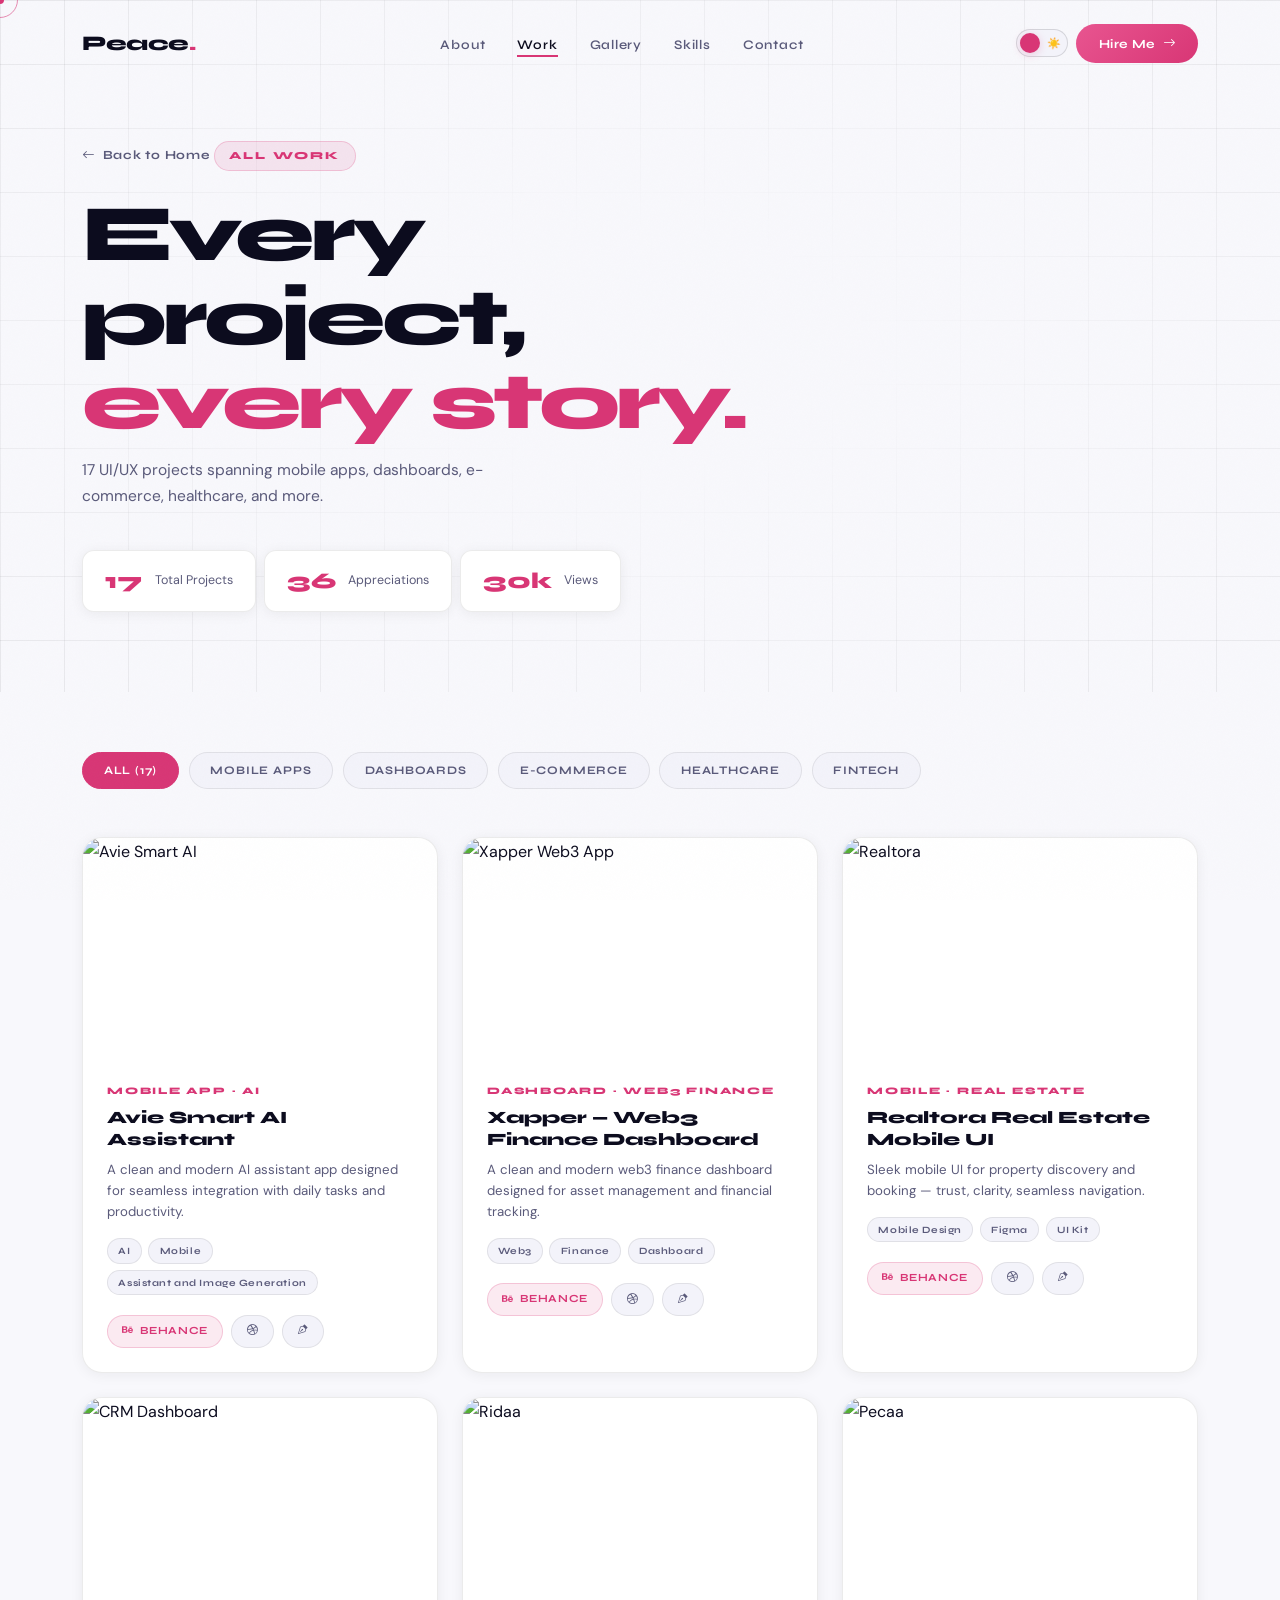
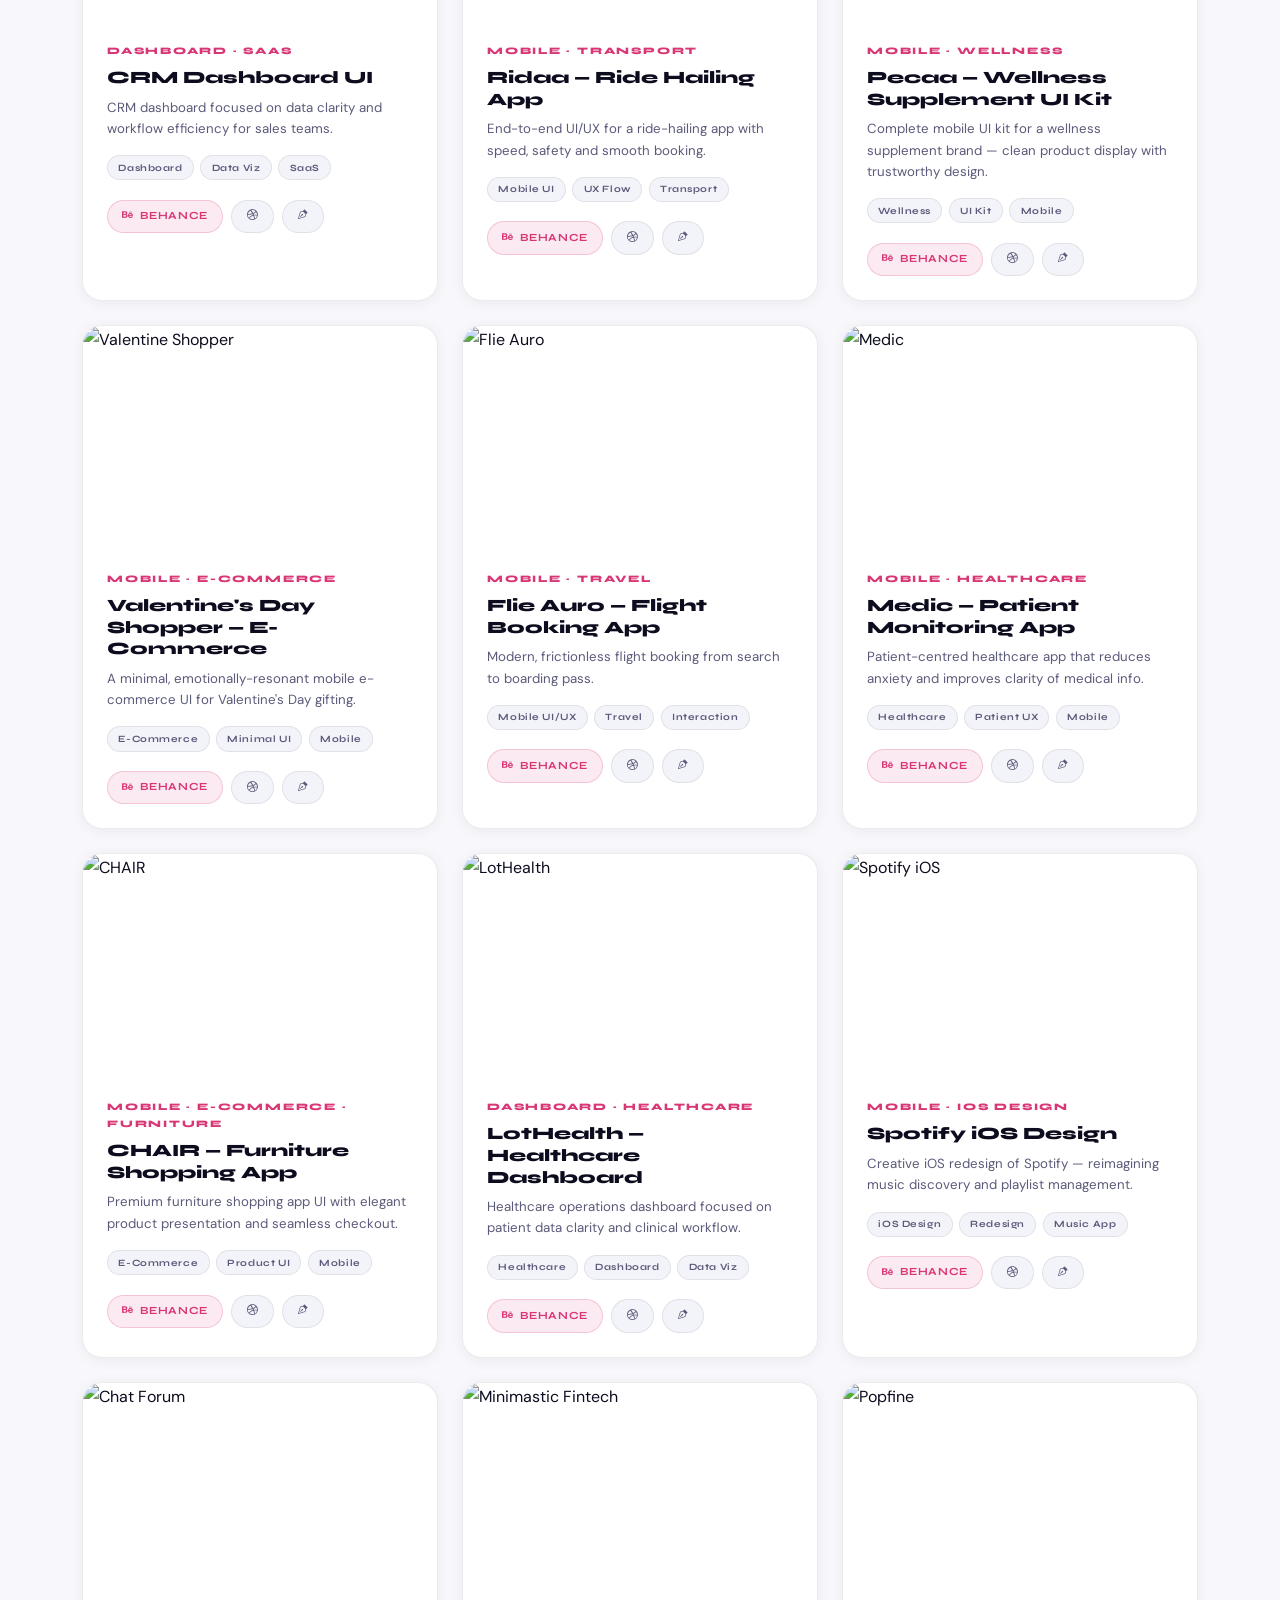
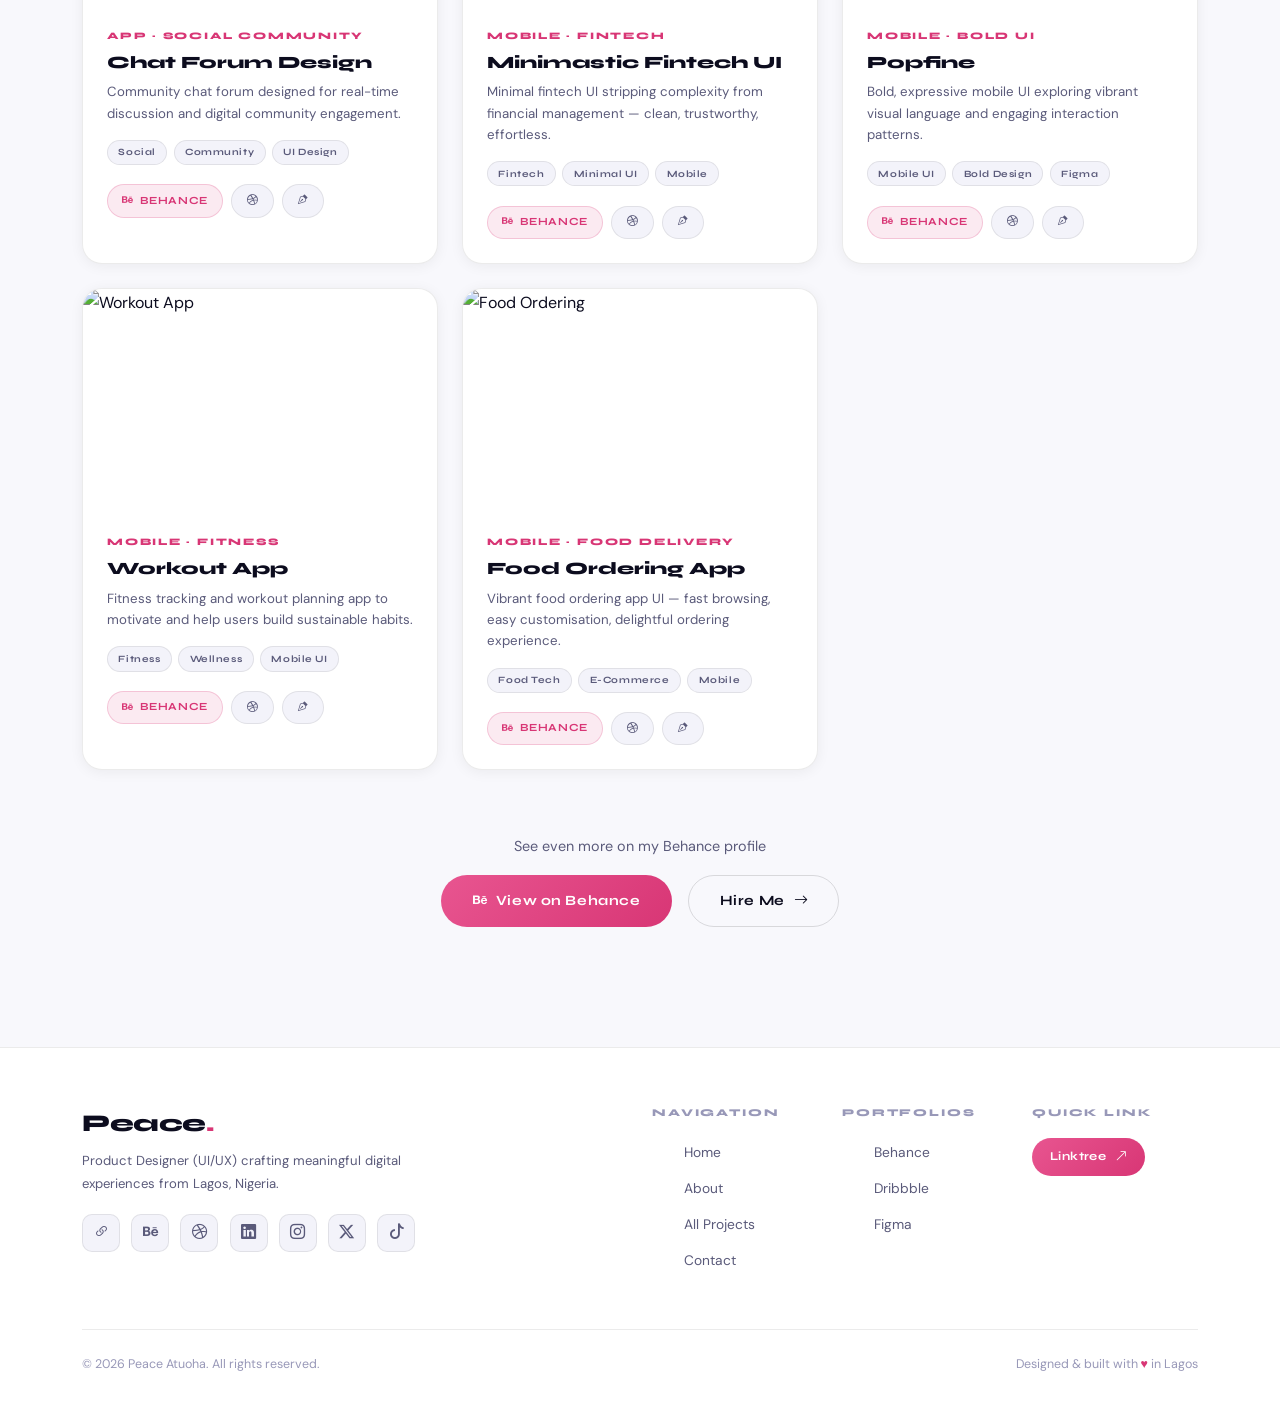
==== commit a9bc94e4: "number update" ====
--- a/projects.html
+++ b/projects.html
@@ -59,7 +59,7 @@
           <h1 class="page-hero-title" data-aos="fade-up">Every project,<br><span class="accent">every story.</span></h1>
           <p style="color:var(--muted);font-size:.97rem;max-width:480px;margin-top:.8rem" data-aos="fade-up"
             data-aos-delay="100">
-            15 UI/UX projects spanning mobile apps, dashboards, e-commerce, healthcare, and more.
+            17 UI/UX projects spanning mobile apps, dashboards, e-commerce, healthcare, and more.
           </p>
         </div>
       </div>
@@ -97,7 +97,7 @@
 
       <div class="row g-4" id="projectGrid">
 
-             <div class="col-sm-6 col-lg-4 project-item" data-category="dashboard fintech" data-aos="fade-up" data-aos-delay="0">
+             <div class="col-sm-6 col-lg-4 project-item" data-category="mobile" data-aos="fade-up" data-aos-delay="0">
     <div class="project-card">
       <div class="project-thumb">
         <img src="https://mir-cdn.behance.net/v1/rendition/project_modules/fs_webp/00eaa4248575483.69f4629bb635c.png"
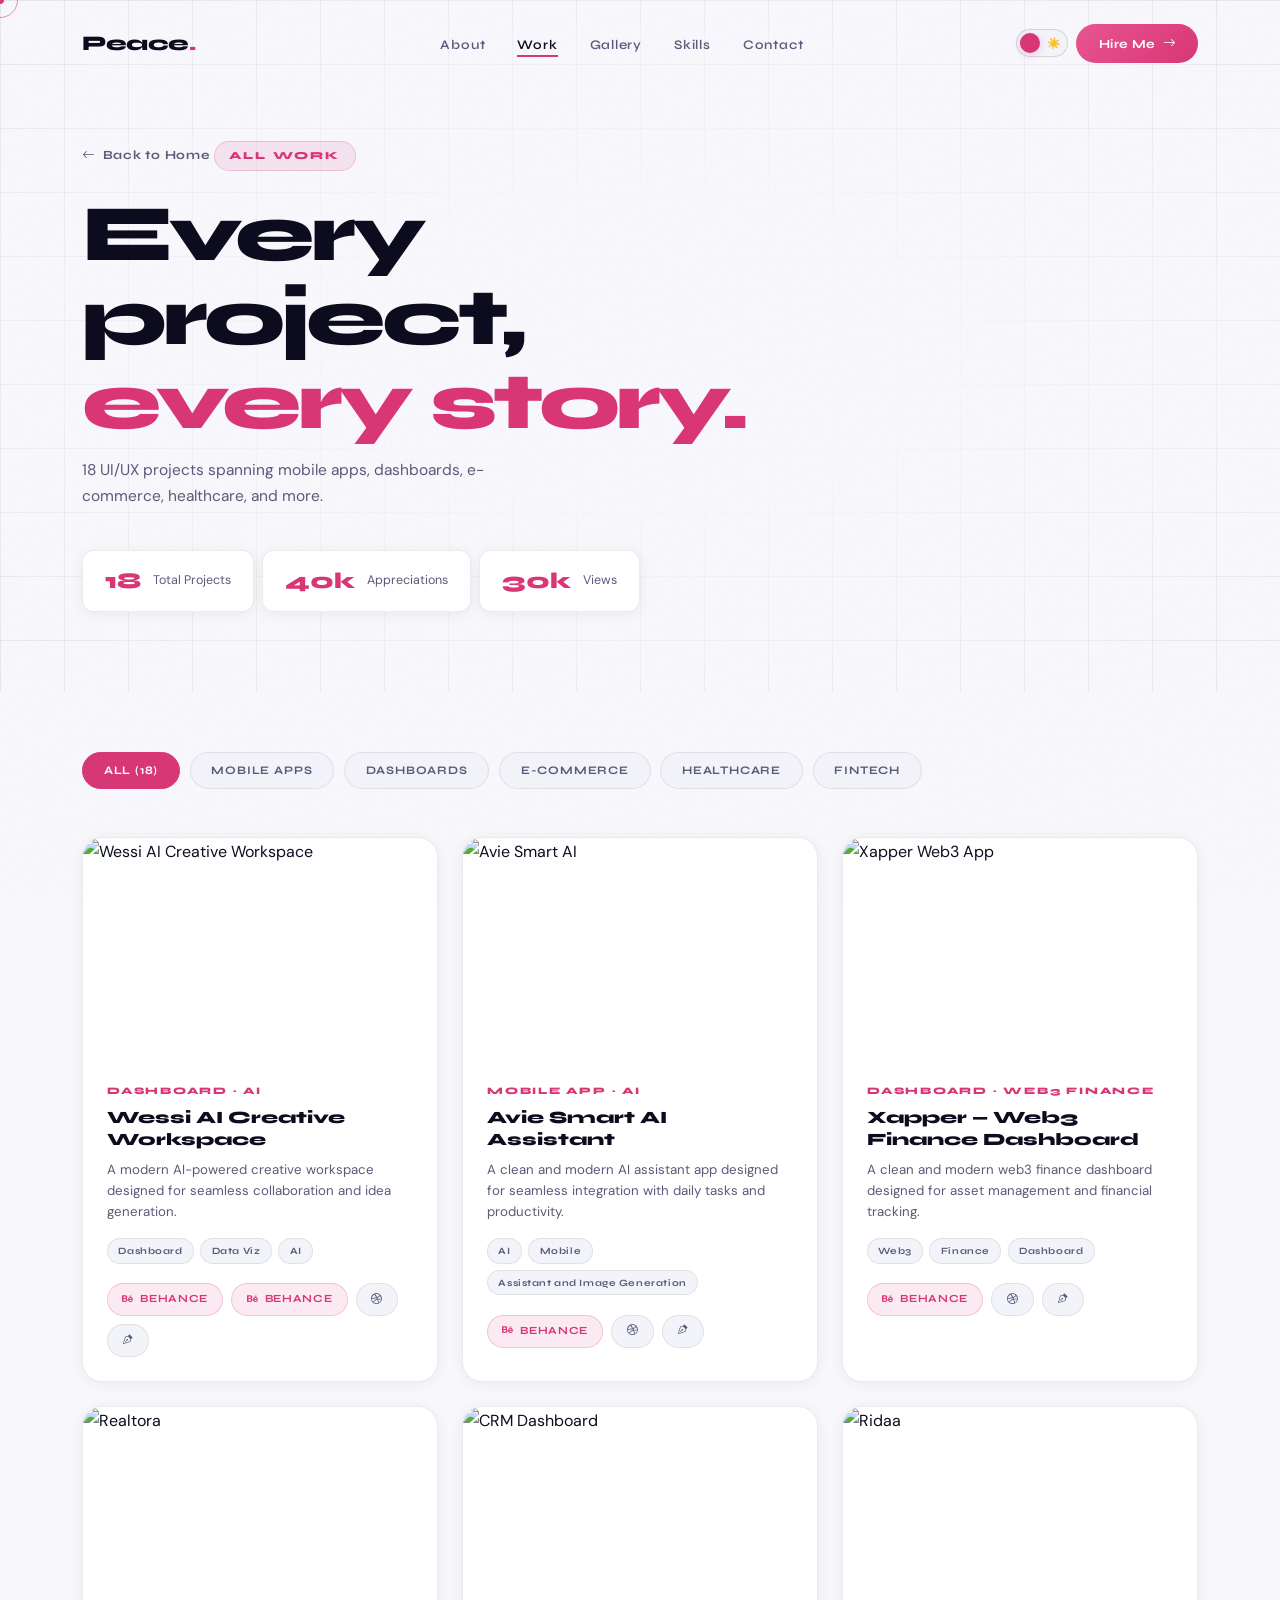
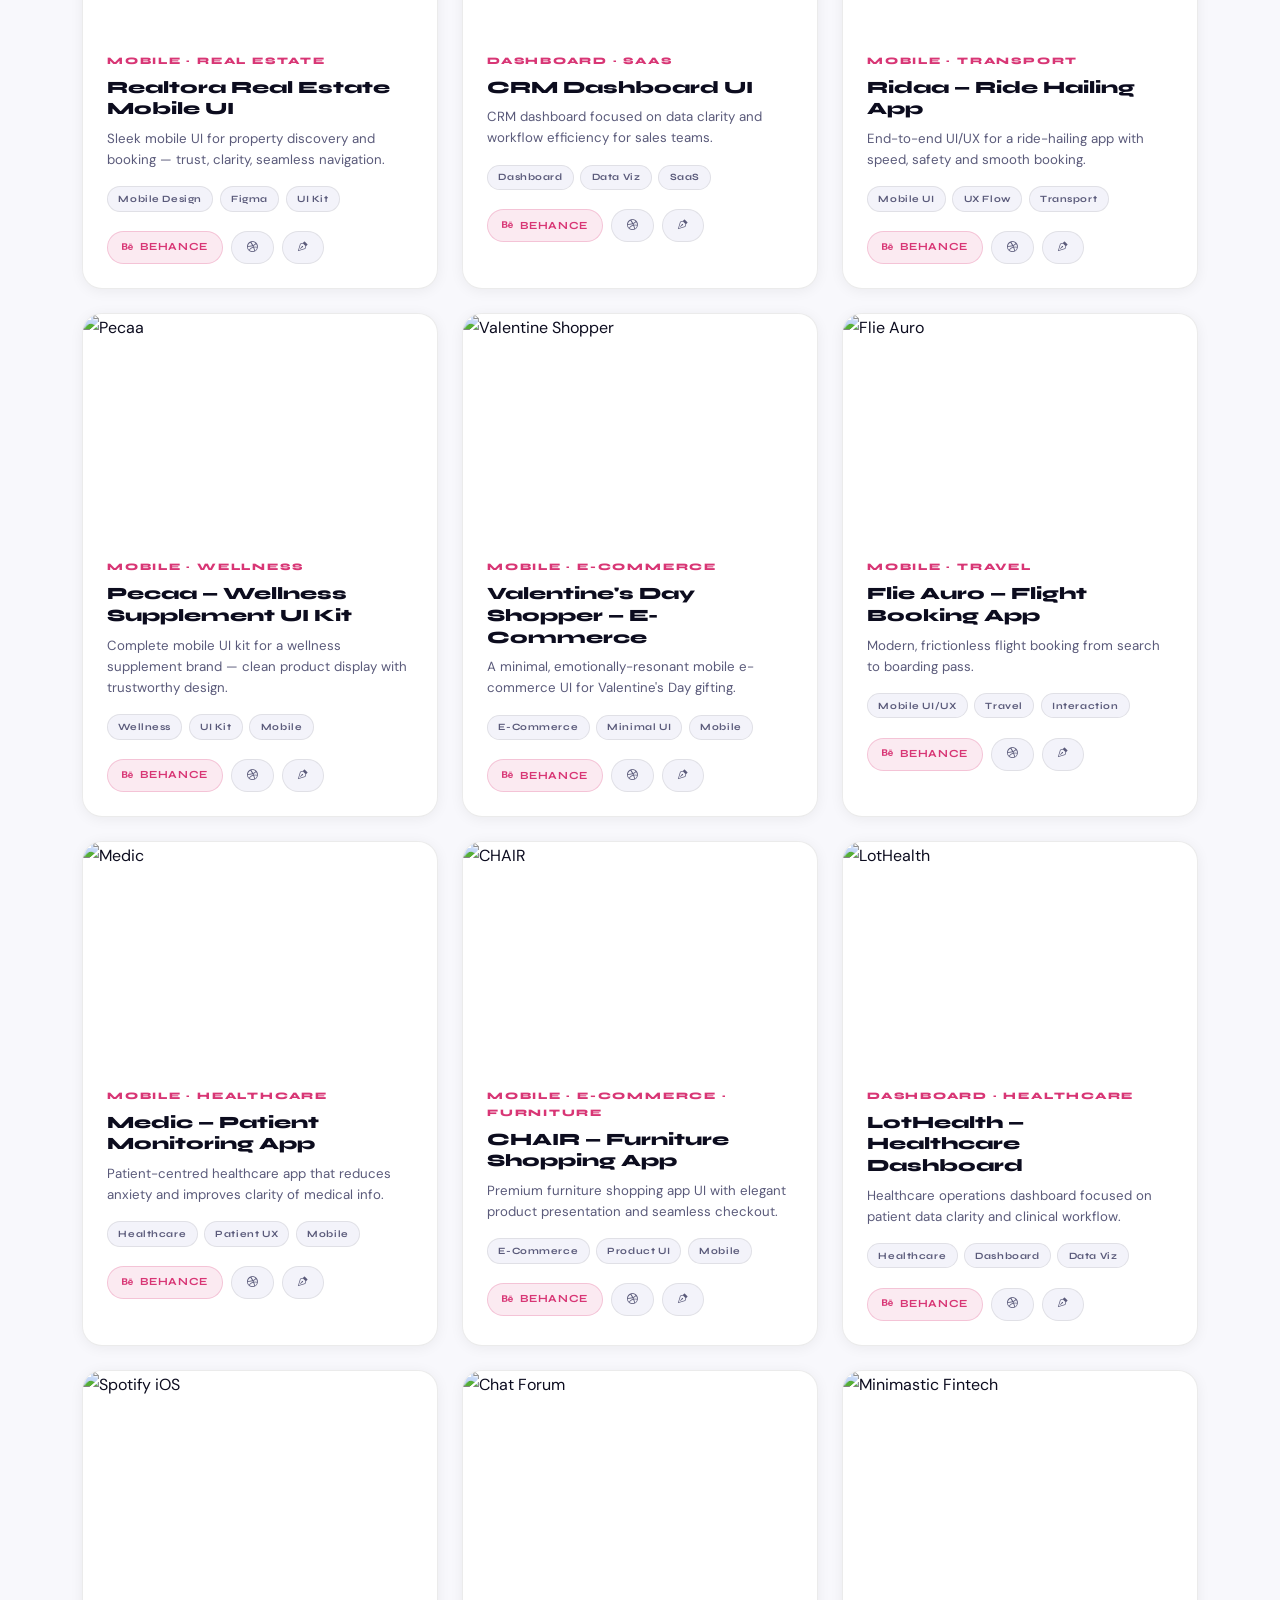
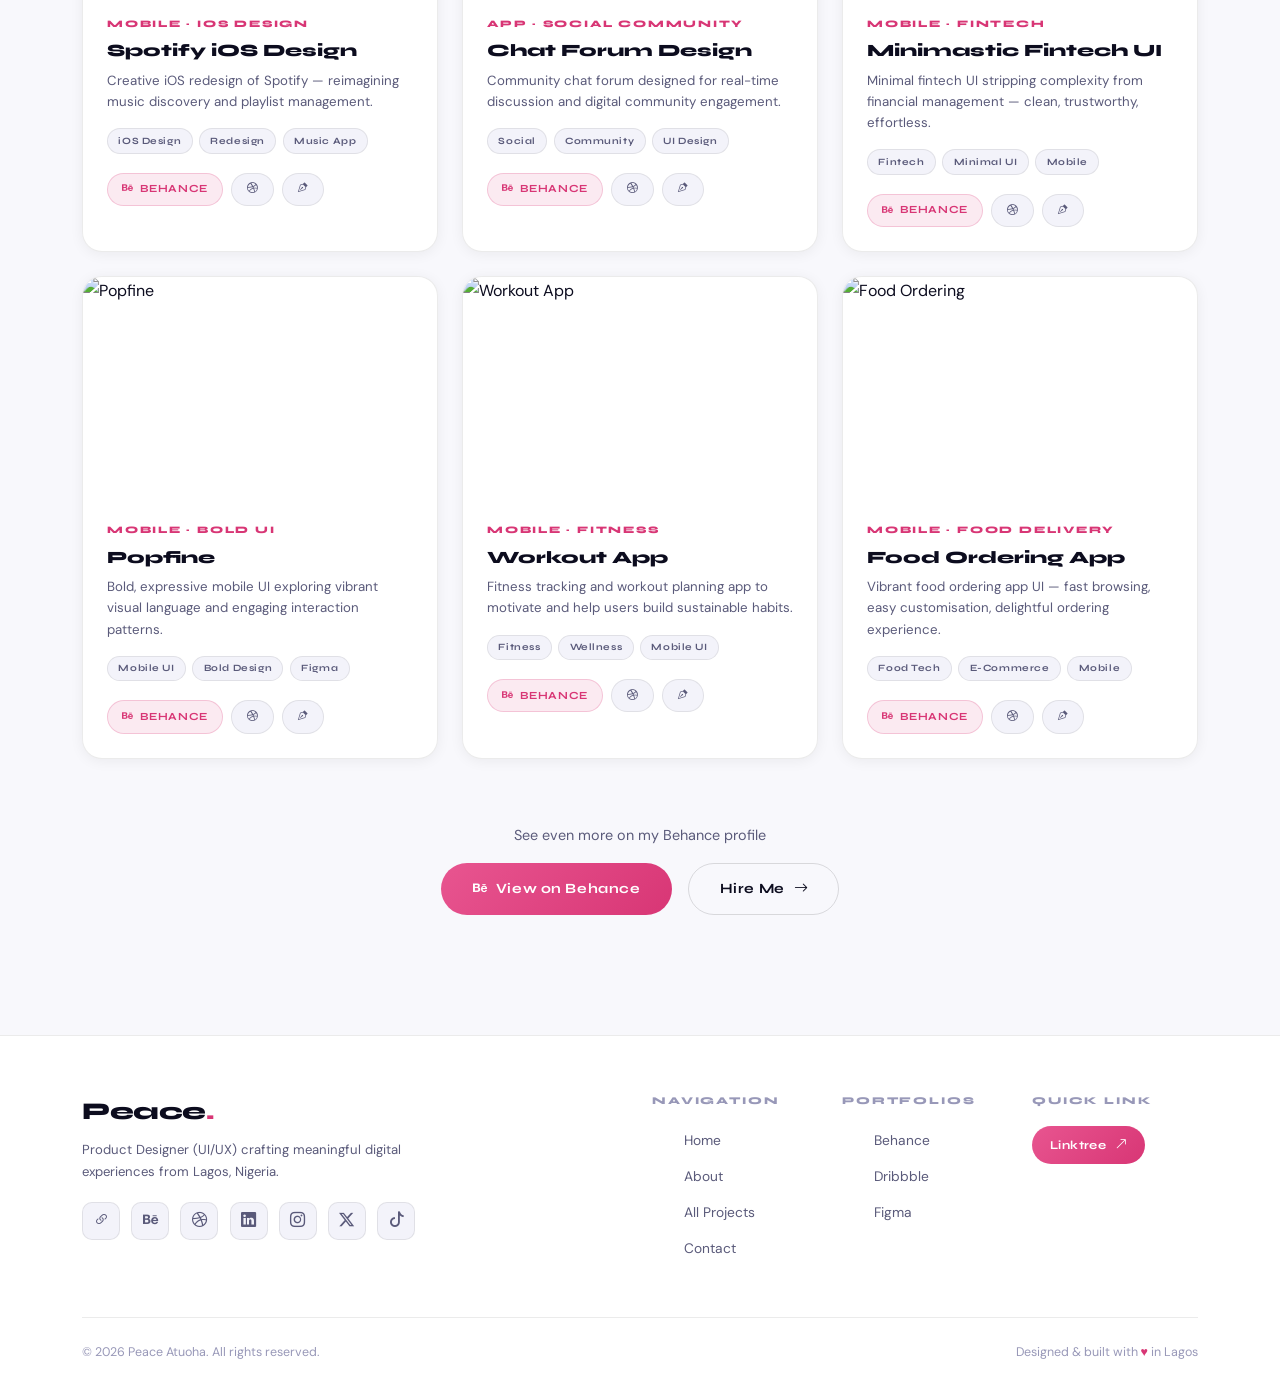
==== commit 2382fac9: "project addon" ====
--- a/projects.html
+++ b/projects.html
@@ -5,7 +5,7 @@
   <meta charset="UTF-8" />
   <meta name="viewport" content="width=device-width, initial-scale=1.0" />
   <title>All Projects — Peace Atuoha, Product Designer</title>
-  <meta name="description" content="All 17 UI/UX design projects by Peace Atuoha." />
+  <meta name="description" content="All 18 UI/UX design projects by Peace Atuoha." />
   <link rel="stylesheet" href="https://cdn.jsdelivr.net/npm/bootstrap@5.3.2/dist/css/bootstrap.min.css" />
   <link rel="stylesheet" href="https://cdn.jsdelivr.net/npm/bootstrap-icons@1.11.3/font/bootstrap-icons.min.css" />
   <link rel="stylesheet" href="https://cdn.jsdelivr.net/npm/aos@2.3.4/dist/aos.css" />
@@ -59,19 +59,19 @@
           <h1 class="page-hero-title" data-aos="fade-up">Every project,<br><span class="accent">every story.</span></h1>
           <p style="color:var(--muted);font-size:.97rem;max-width:480px;margin-top:.8rem" data-aos="fade-up"
             data-aos-delay="100">
-            17 UI/UX projects spanning mobile apps, dashboards, e-commerce, healthcare, and more.
+            18 UI/UX projects spanning mobile apps, dashboards, e-commerce, healthcare, and more.
           </p>
         </div>
       </div>
       <div class="d-flex flex-wrap gap-2 mt-4" data-aos="fade-up" data-aos-delay="160">
         <div
           style="background:var(--surface);border:1px solid var(--border);border-radius:12px;padding:.7rem 1.4rem;display:inline-flex;align-items:center;gap:.7rem;box-shadow:var(--shadow-sm)">
-          <span style="font-family:var(--font-head);font-size:1.4rem;font-weight:800;color:var(--pink)">17</span>
+          <span style="font-family:var(--font-head);font-size:1.4rem;font-weight:800;color:var(--pink)">18</span>
           <span style="font-size:.78rem;color:var(--muted)">Total Projects</span>
         </div>
         <div
           style="background:var(--surface);border:1px solid var(--border);border-radius:12px;padding:.7rem 1.4rem;display:inline-flex;align-items:center;gap:.7rem;box-shadow:var(--shadow-sm)">
-          <span style="font-family:var(--font-head);font-size:1.4rem;font-weight:800;color:var(--pink)">36</span>
+          <span style="font-family:var(--font-head);font-size:1.4rem;font-weight:800;color:var(--pink)">40k</span>
           <span style="font-size:.78rem;color:var(--muted)">Appreciations</span>
         </div>
         <div
@@ -87,7 +87,7 @@
   <section class="section" style="background:var(--bg);padding-top:60px">
     <div class="container">
       <div class="filter-bar mb-5" data-aos="fade-up">
-        <button class="filter-btn active" data-filter="all">All (17)</button>
+        <button class="filter-btn active" data-filter="all">All (18)</button>
         <button class="filter-btn" data-filter="mobile">Mobile Apps</button>
         <button class="filter-btn" data-filter="dashboard">Dashboards</button>
         <button class="filter-btn" data-filter="ecommerce">E-Commerce</button>
@@ -96,6 +96,31 @@
       </div>
 
       <div class="row g-4" id="projectGrid">
+
+
+         <div class="col-sm-6 col-lg-4 project-item" data-category="dashboard" data-aos="fade-up" data-aos-delay="60">
+          <div class="project-card">
+            <div class="project-thumb"><img
+                src="https://mir-cdn.behance.net/v1/rendition/project_modules/fs_webp/cb889f249466797.6a082c44c9415.png"
+                alt="Wessi AI Creative Workspace" loading="lazy" />
+              <div class="project-overlay"><span class="view-label">Open Project</span></div>
+            </div>
+            <div class="project-info">
+              <div class="project-cat">Dashboard · AI</div>
+              <h3 class="project-name">Wessi AI Creative Workspace</h3>
+              <p class="project-desc">A modern AI-powered creative workspace designed for seamless collaboration and idea generation.</p>
+              <div class="project-tags"><span class="ptag">Dashboard</span><span class="ptag">Data Viz</span><span
+                  class="ptag">AI</span></div>
+              <div class="project-links"><a href="https://www.behance.net/gallery/249466797/Wessi-AI-Creative-Workspace" target="_blank" rel="noopener" class="plink plink-b"><i class="bi bi-behance"></i> Behance</a><a
+                  target="_blank" rel="noopener" class="plink plink-b"><i class="bi bi-behance"></i> Behance</a><a
+                  href="https://dribbble.com/shots/27380951-Wessi-AI" target="_blank" rel="noopener" class="plink plink-d"><i
+                    class="bi bi-dribbble"></i></a><a href="https://www.figma.com/community/file/1637396395457015500" target="_blank"
+                  rel="noopener" class="plink plink-f"><i class="bi bi-vector-pen"></i></a></div>
+            </div>
+          </div>
+        </div>
+
+
 
              <div class="col-sm-6 col-lg-4 project-item" data-category="mobile" data-aos="fade-up" data-aos-delay="0">
     <div class="project-card">
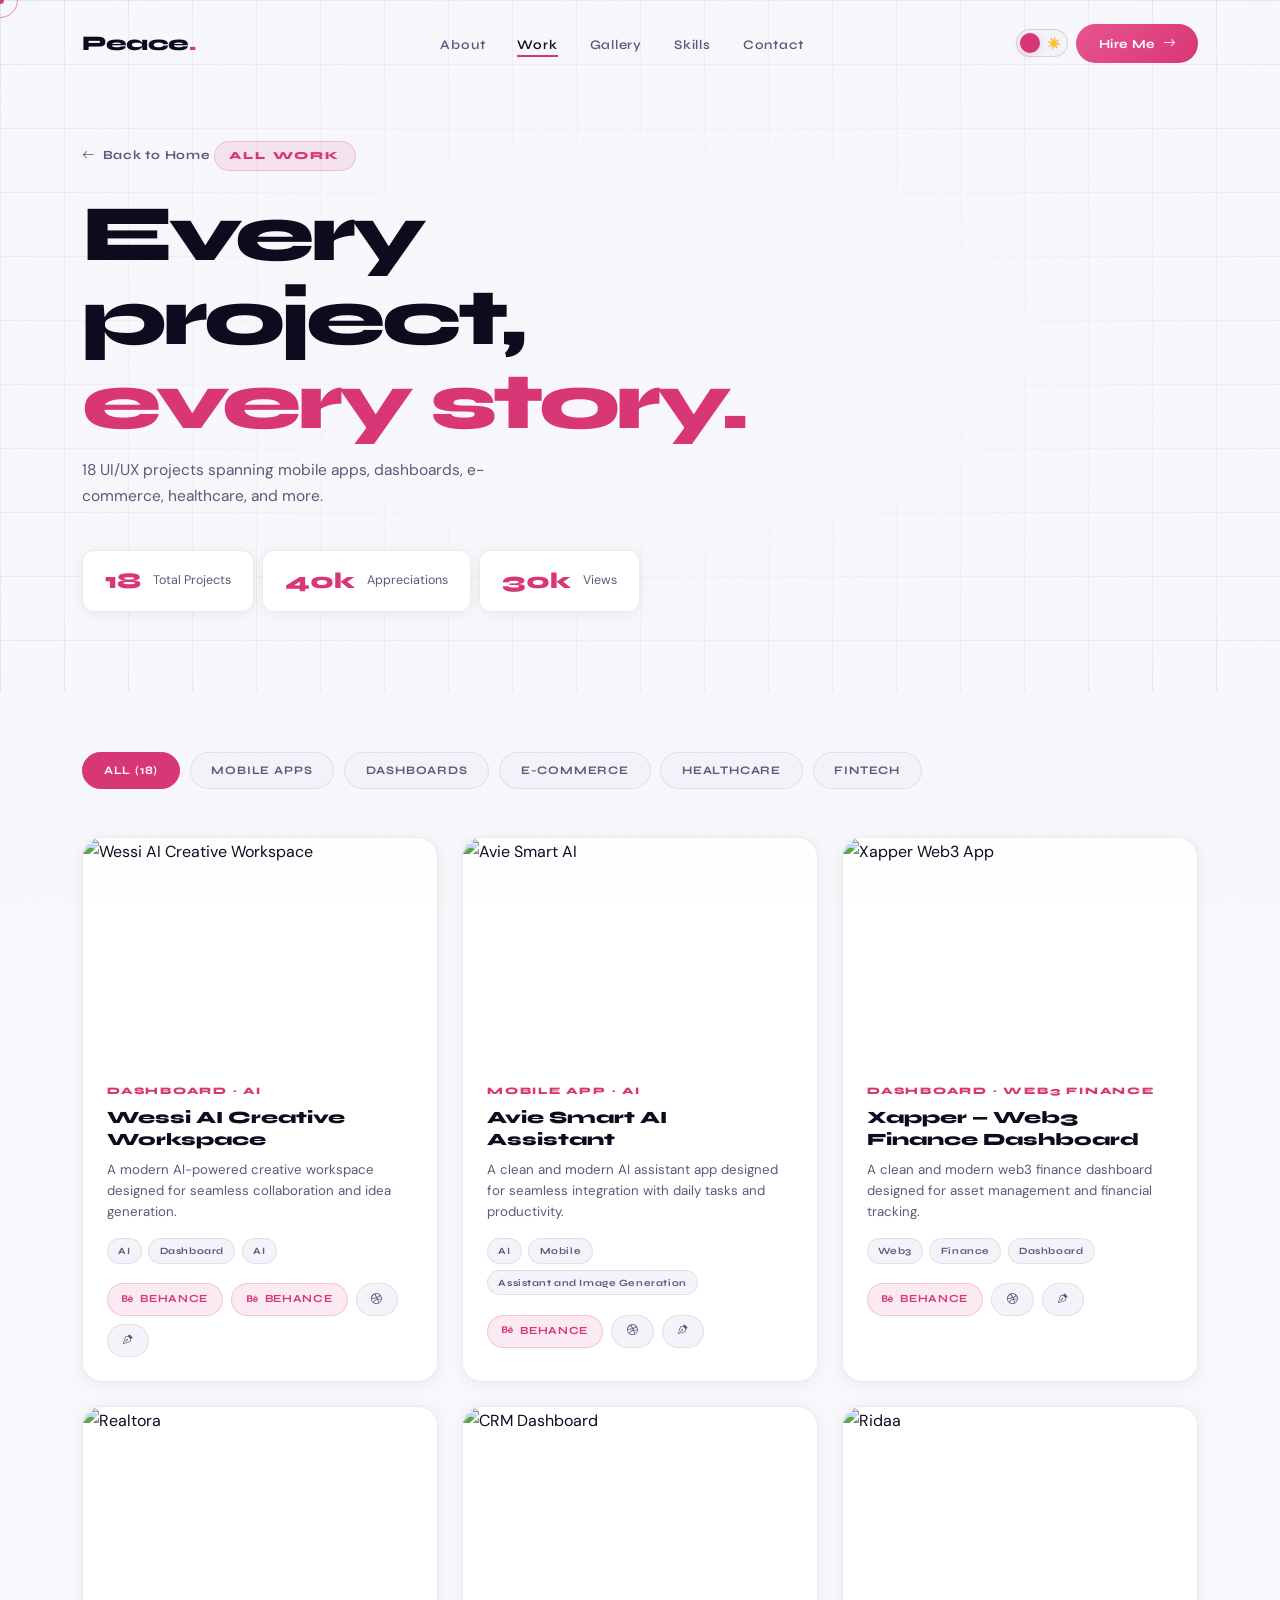
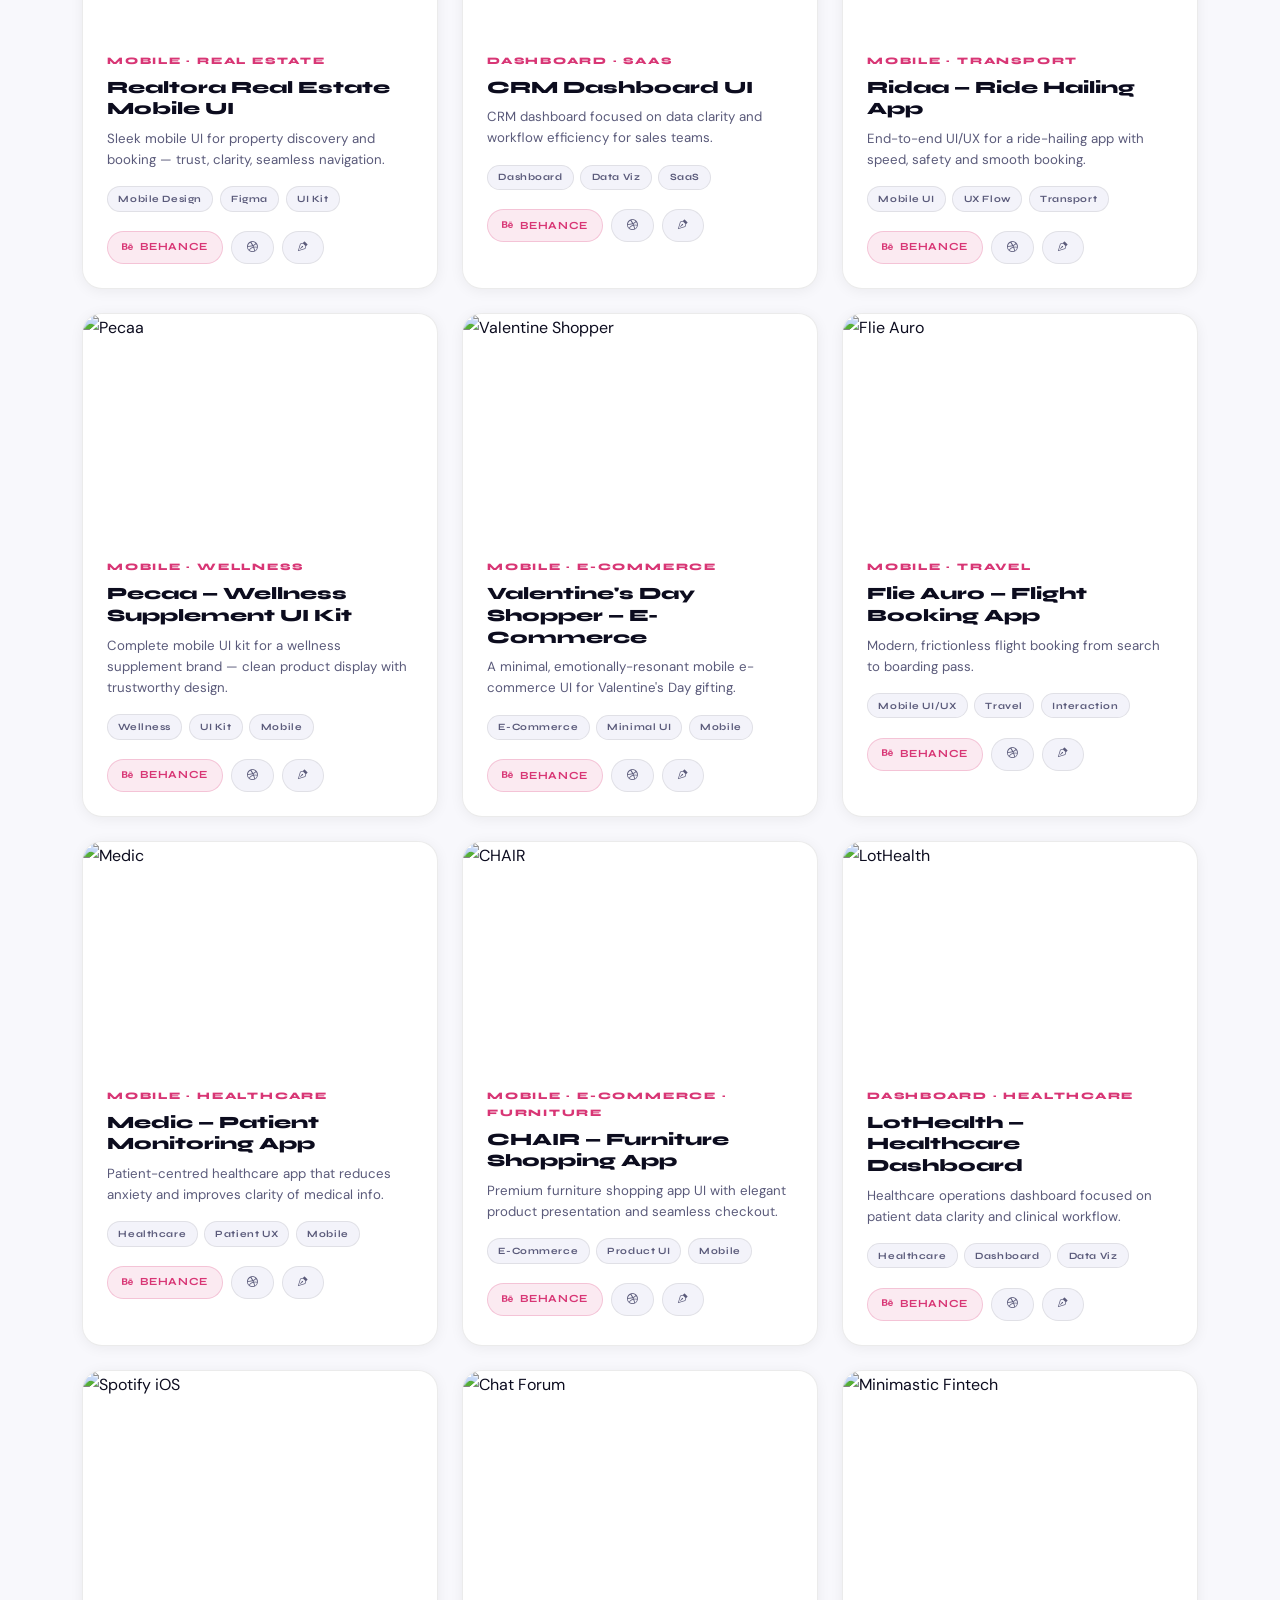
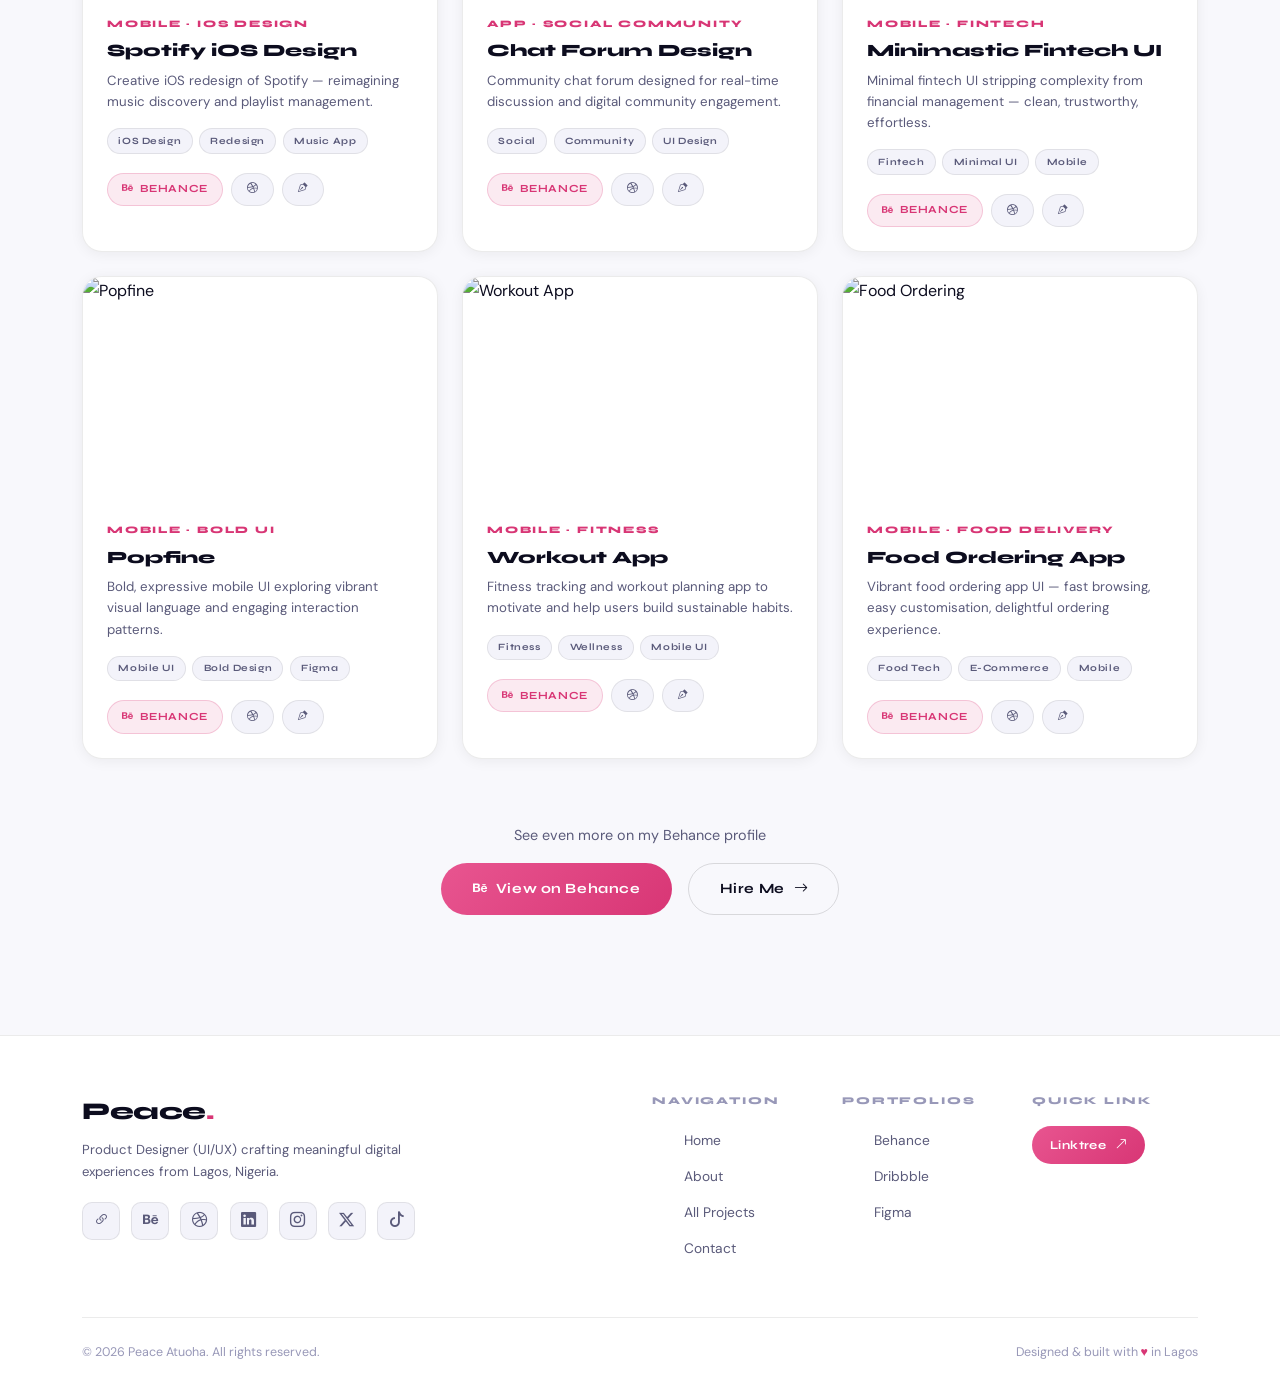
==== commit ef596c98: "project addon" ====
--- a/projects.html
+++ b/projects.html
@@ -109,7 +109,7 @@
               <div class="project-cat">Dashboard · AI</div>
               <h3 class="project-name">Wessi AI Creative Workspace</h3>
               <p class="project-desc">A modern AI-powered creative workspace designed for seamless collaboration and idea generation.</p>
-              <div class="project-tags"><span class="ptag">Dashboard</span><span class="ptag">Data Viz</span><span
+              <div class="project-tags"><span class="ptag">AI</span><span class="ptag">Dashboard</span><span
                   class="ptag">AI</span></div>
               <div class="project-links"><a href="https://www.behance.net/gallery/249466797/Wessi-AI-Creative-Workspace" target="_blank" rel="noopener" class="plink plink-b"><i class="bi bi-behance"></i> Behance</a><a
                   target="_blank" rel="noopener" class="plink plink-b"><i class="bi bi-behance"></i> Behance</a><a
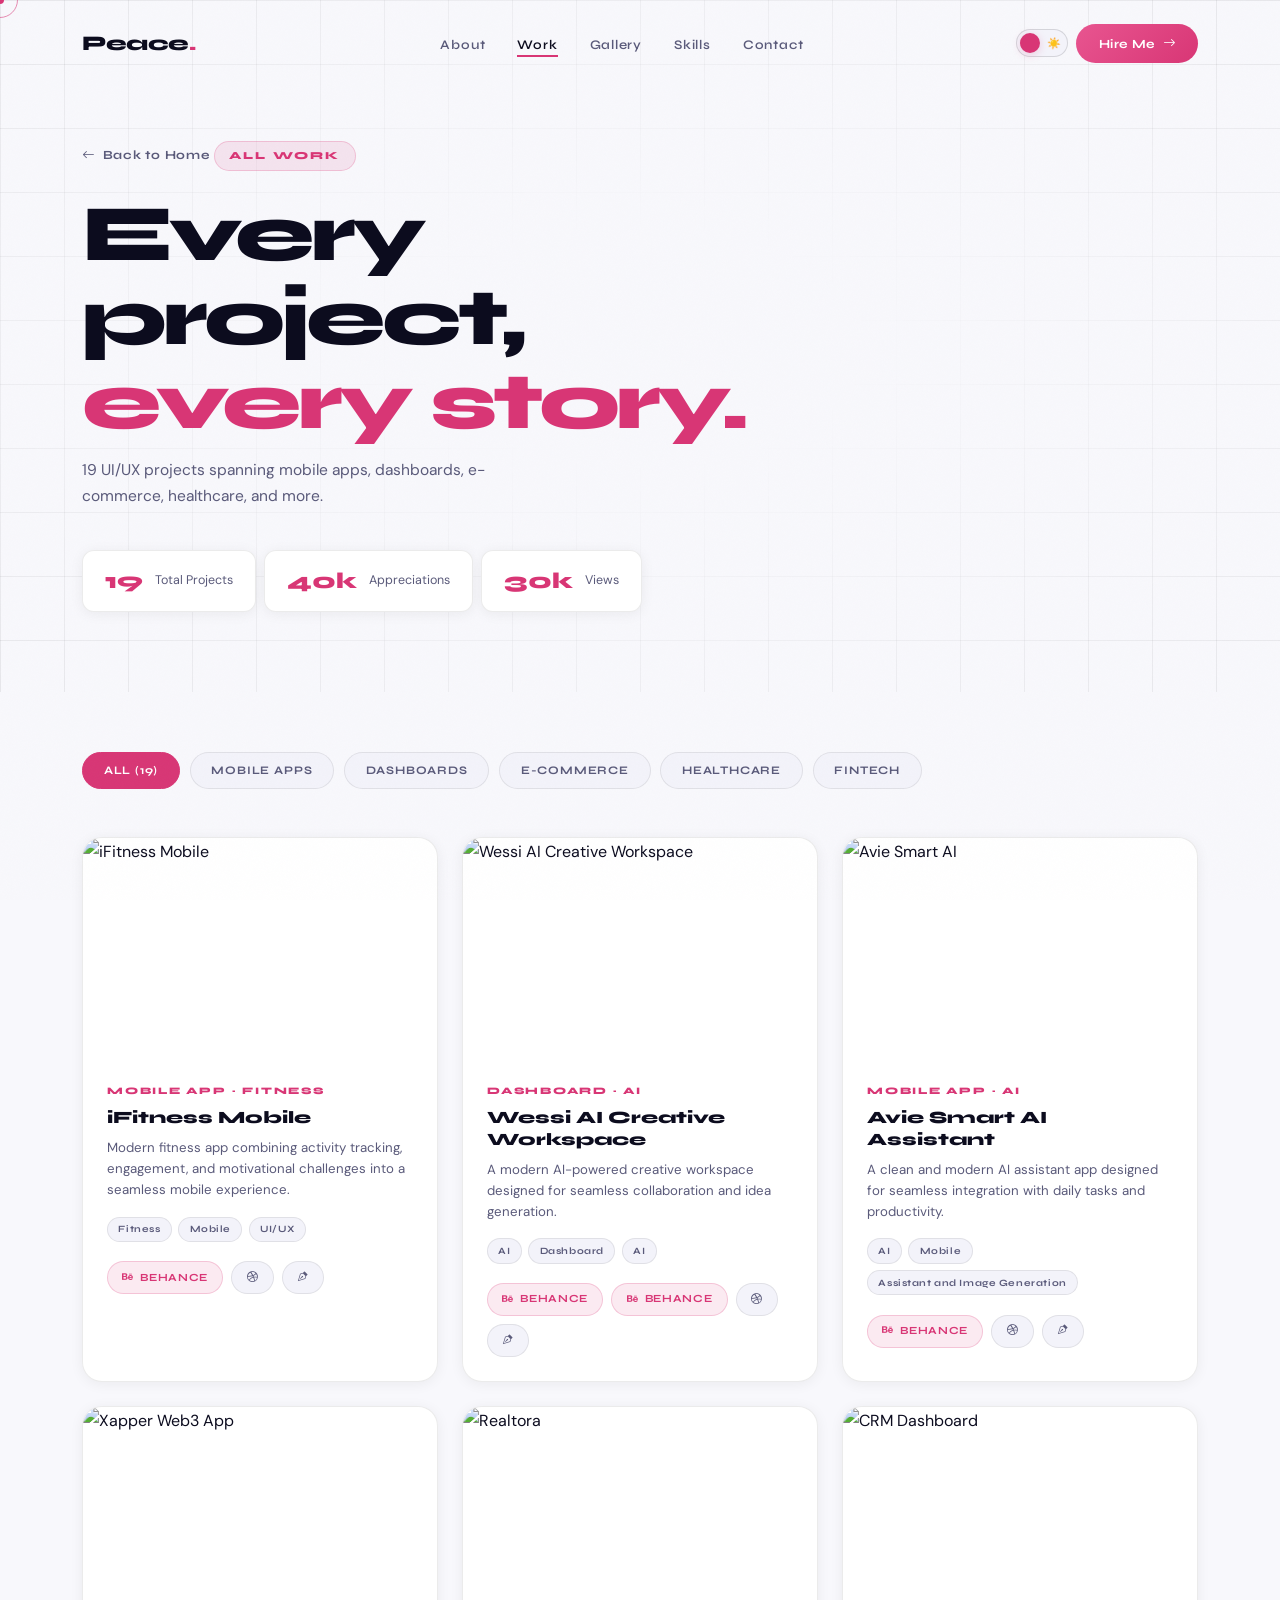
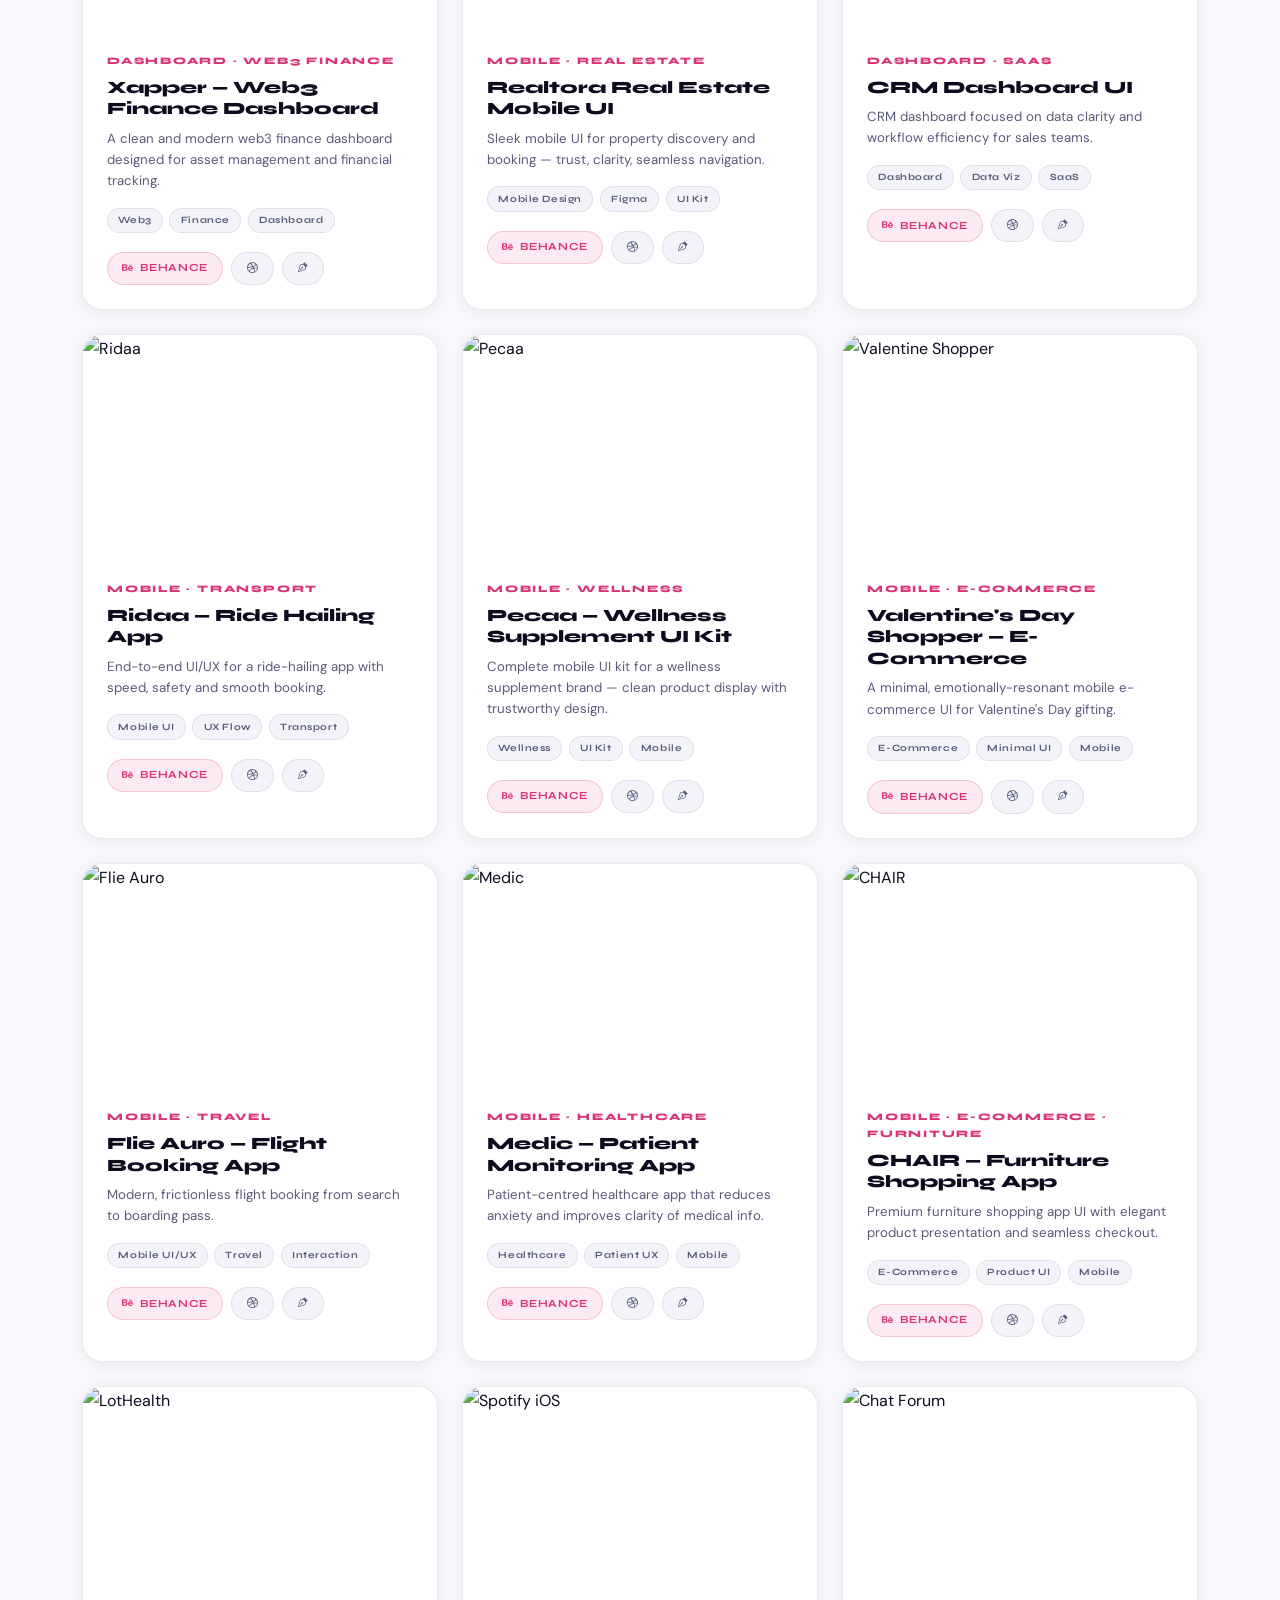
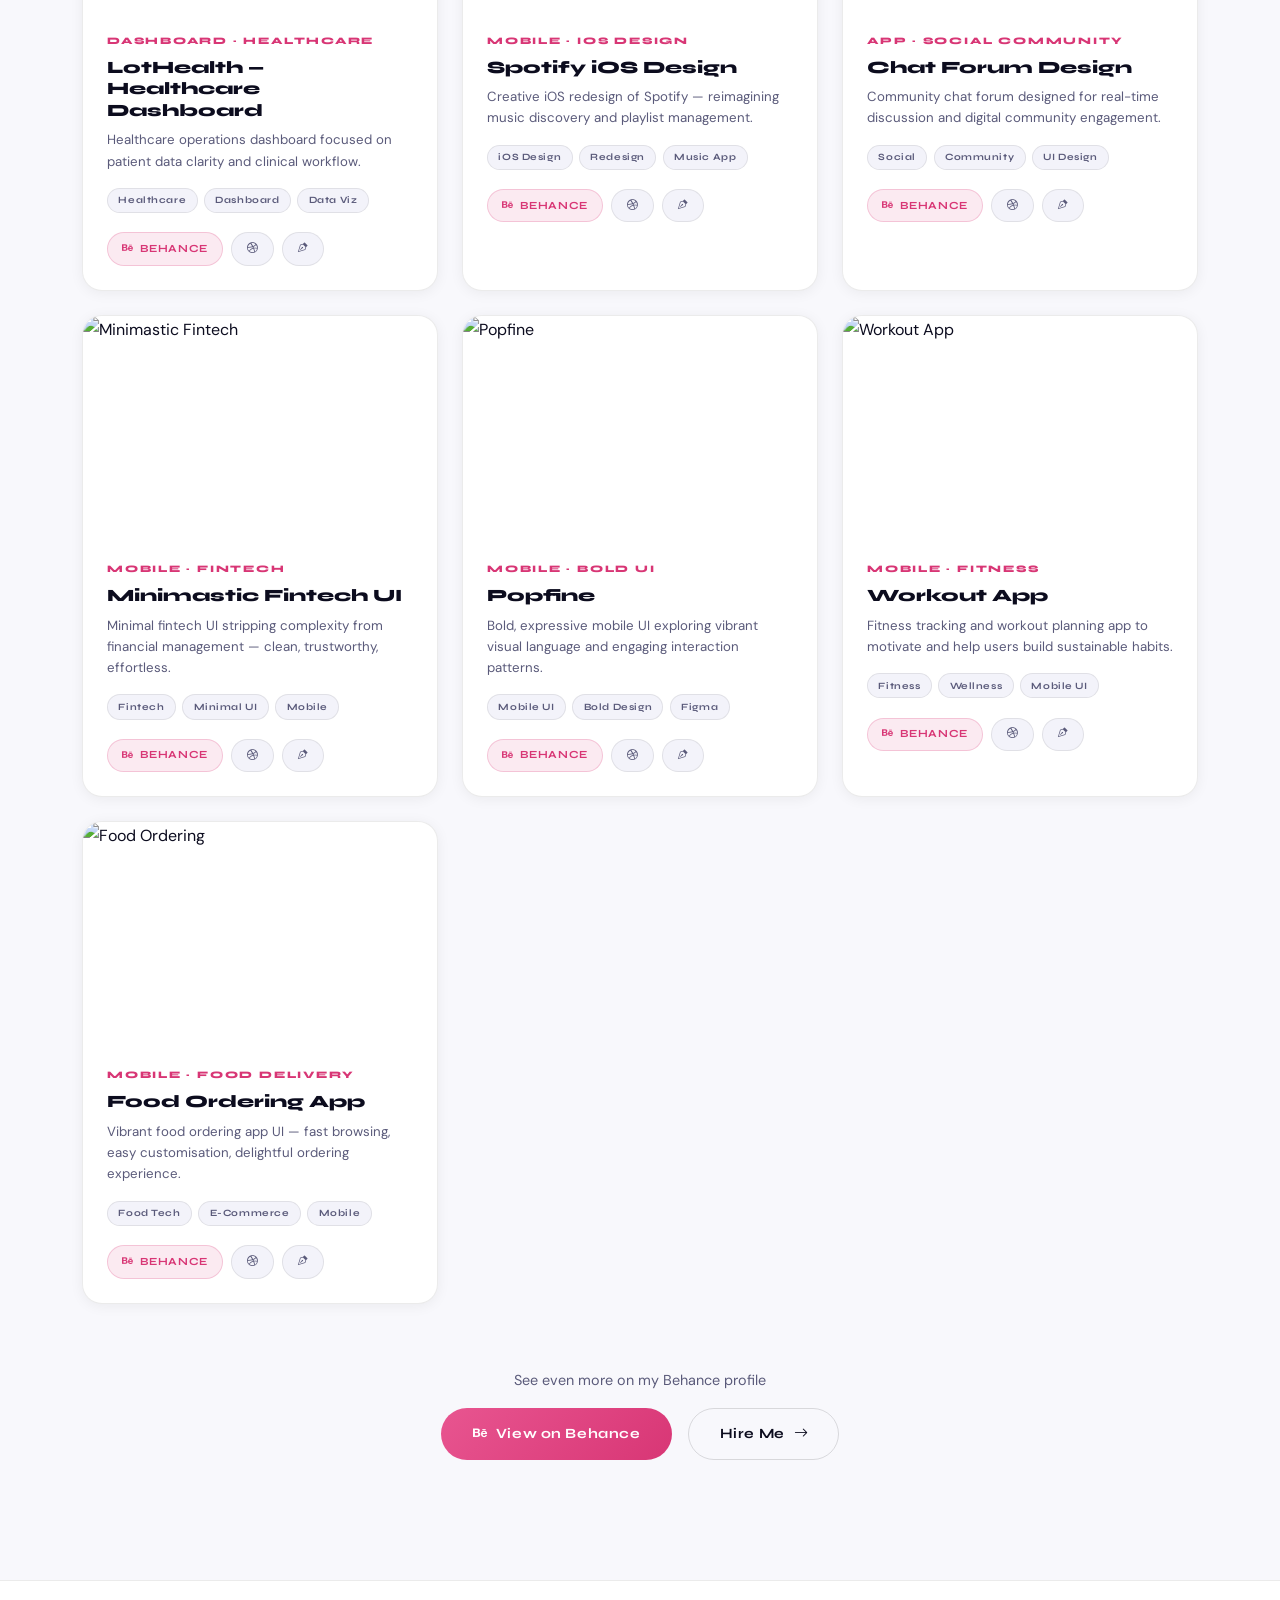
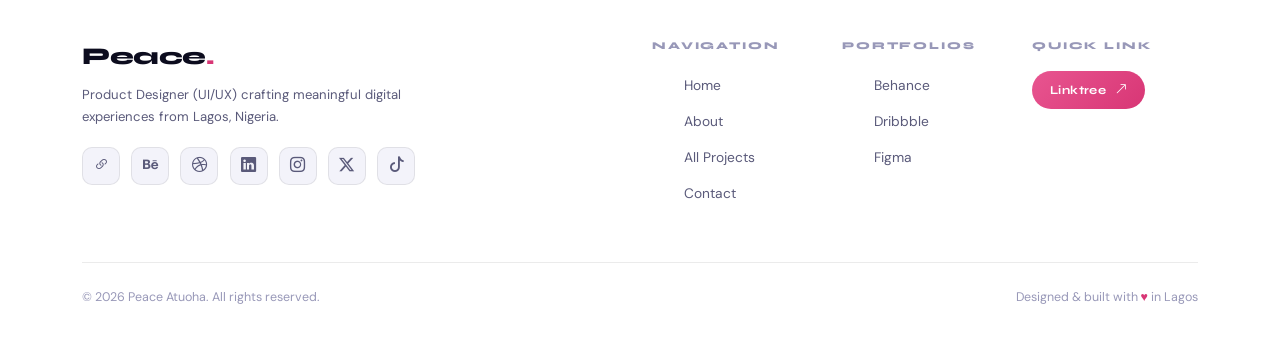
==== commit 8553ed28: "new project addon" ====
--- a/projects.html
+++ b/projects.html
@@ -59,14 +59,14 @@
           <h1 class="page-hero-title" data-aos="fade-up">Every project,<br><span class="accent">every story.</span></h1>
           <p style="color:var(--muted);font-size:.97rem;max-width:480px;margin-top:.8rem" data-aos="fade-up"
             data-aos-delay="100">
-            18 UI/UX projects spanning mobile apps, dashboards, e-commerce, healthcare, and more.
+            19 UI/UX projects spanning mobile apps, dashboards, e-commerce, healthcare, and more.
           </p>
         </div>
       </div>
       <div class="d-flex flex-wrap gap-2 mt-4" data-aos="fade-up" data-aos-delay="160">
         <div
           style="background:var(--surface);border:1px solid var(--border);border-radius:12px;padding:.7rem 1.4rem;display:inline-flex;align-items:center;gap:.7rem;box-shadow:var(--shadow-sm)">
-          <span style="font-family:var(--font-head);font-size:1.4rem;font-weight:800;color:var(--pink)">18</span>
+          <span style="font-family:var(--font-head);font-size:1.4rem;font-weight:800;color:var(--pink)">19</span>
           <span style="font-size:.78rem;color:var(--muted)">Total Projects</span>
         </div>
         <div
@@ -87,7 +87,7 @@
   <section class="section" style="background:var(--bg);padding-top:60px">
     <div class="container">
       <div class="filter-bar mb-5" data-aos="fade-up">
-        <button class="filter-btn active" data-filter="all">All (18)</button>
+        <button class="filter-btn active" data-filter="all">All (19)</button>
         <button class="filter-btn" data-filter="mobile">Mobile Apps</button>
         <button class="filter-btn" data-filter="dashboard">Dashboards</button>
         <button class="filter-btn" data-filter="ecommerce">E-Commerce</button>
@@ -97,7 +97,26 @@
 
       <div class="row g-4" id="projectGrid">
 
-
+        <div class="col-sm-6 col-lg-4 project-item" data-category="mobile" data-aos="fade-up" data-aos-delay="0">
+          <div class="project-card">
+            <div class="project-thumb"><img
+                src="https://mir-cdn.behance.net/v1/rendition/project_modules/max_1200_webp/19b0d0251148565.6a300928319a4.png"
+                alt="iFitness Mobile" loading="lazy" />
+              <div class="project-overlay"><span class="view-label">Open Project</span></div>
+            </div>
+            <div class="project-info">
+              <div class="project-cat">Mobile App · Fitness</div>
+              <h3 class="project-name">iFitness Mobile</h3>
+              <p class="project-desc">Modern fitness app combining activity tracking, engagement, and motivational challenges into a seamless mobile experience.</p>
+              <div class="project-tags"><span class="ptag">Fitness</span><span class="ptag">Mobile</span><span
+                  class="ptag">UI/UX</span></div>
+              <div class="project-links"><a href="https://www.behance.net/gallery/251148565/iFitness-Mobile" target="_blank" rel="noopener" class="plink plink-b"><i class="bi bi-behance"></i> Behance</a><a
+                  href="https://dribbble.com/shots/27471900-iFitness-Mobile" target="_blank" rel="noopener" class="plink plink-d"><i
+                    class="bi bi-dribbble"></i></a><a href="https://www.figma.com/community/file/1648355448556250170/ifitness-mobile?q_id=6967da77-9ea0-4f8d-a4ce-caf0dbb72a2d" target="_blank"
+                  rel="noopener" class="plink plink-f"><i class="bi bi-vector-pen"></i></a></div>
+            </div>
+          </div>
+        </div>
          <div class="col-sm-6 col-lg-4 project-item" data-category="dashboard" data-aos="fade-up" data-aos-delay="60">
           <div class="project-card">
             <div class="project-thumb"><img
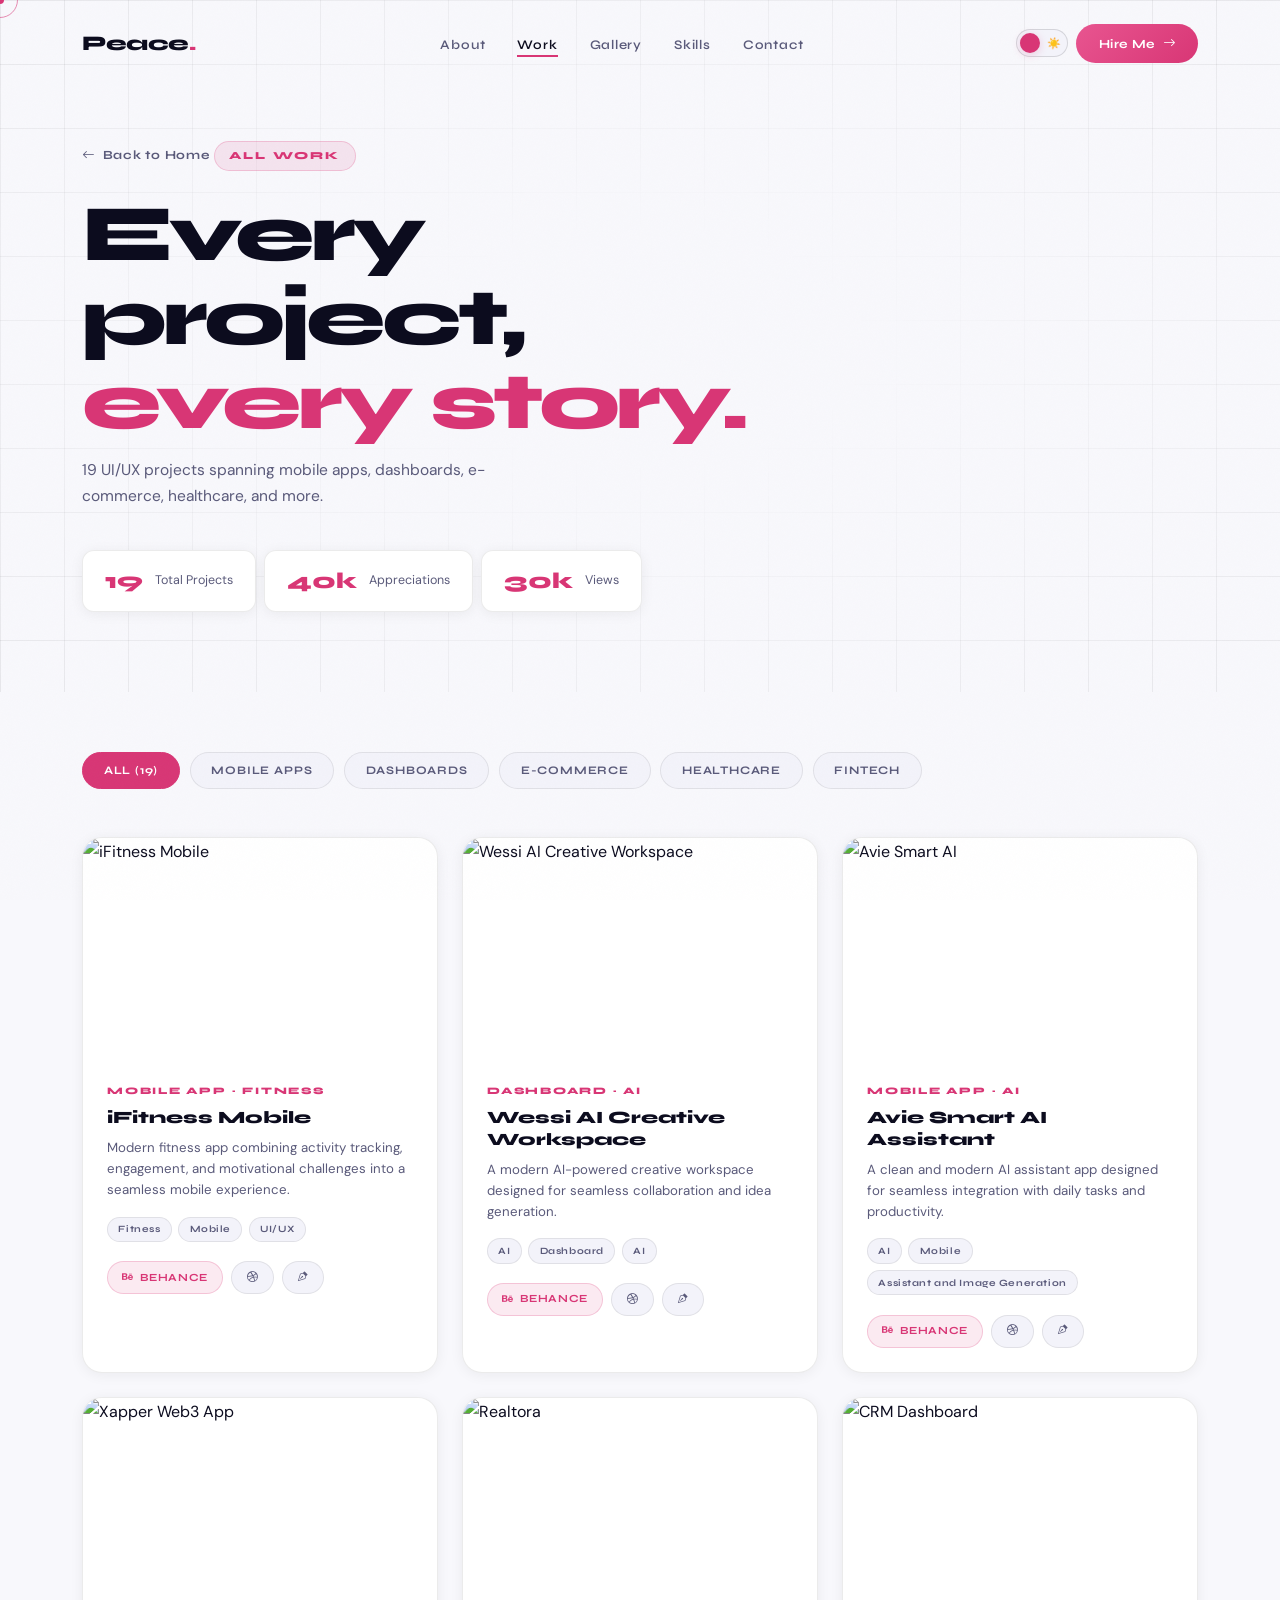
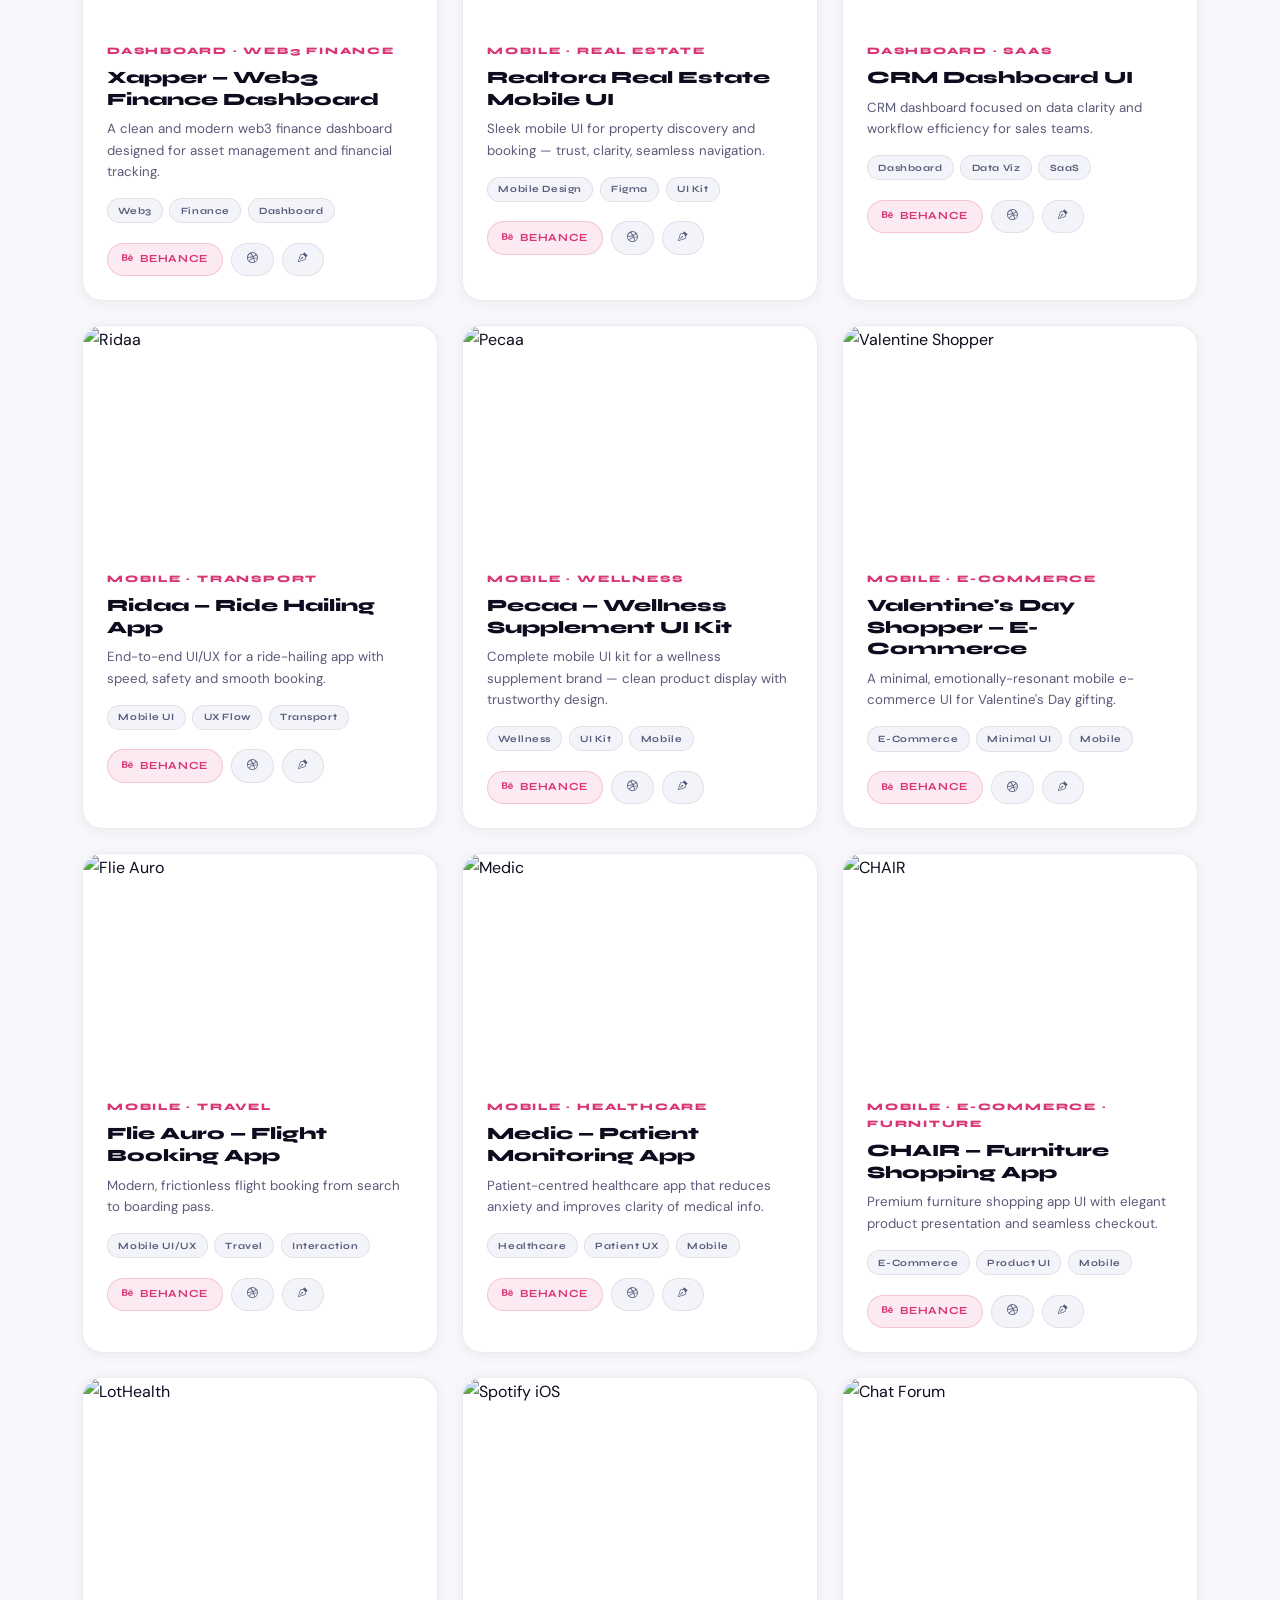
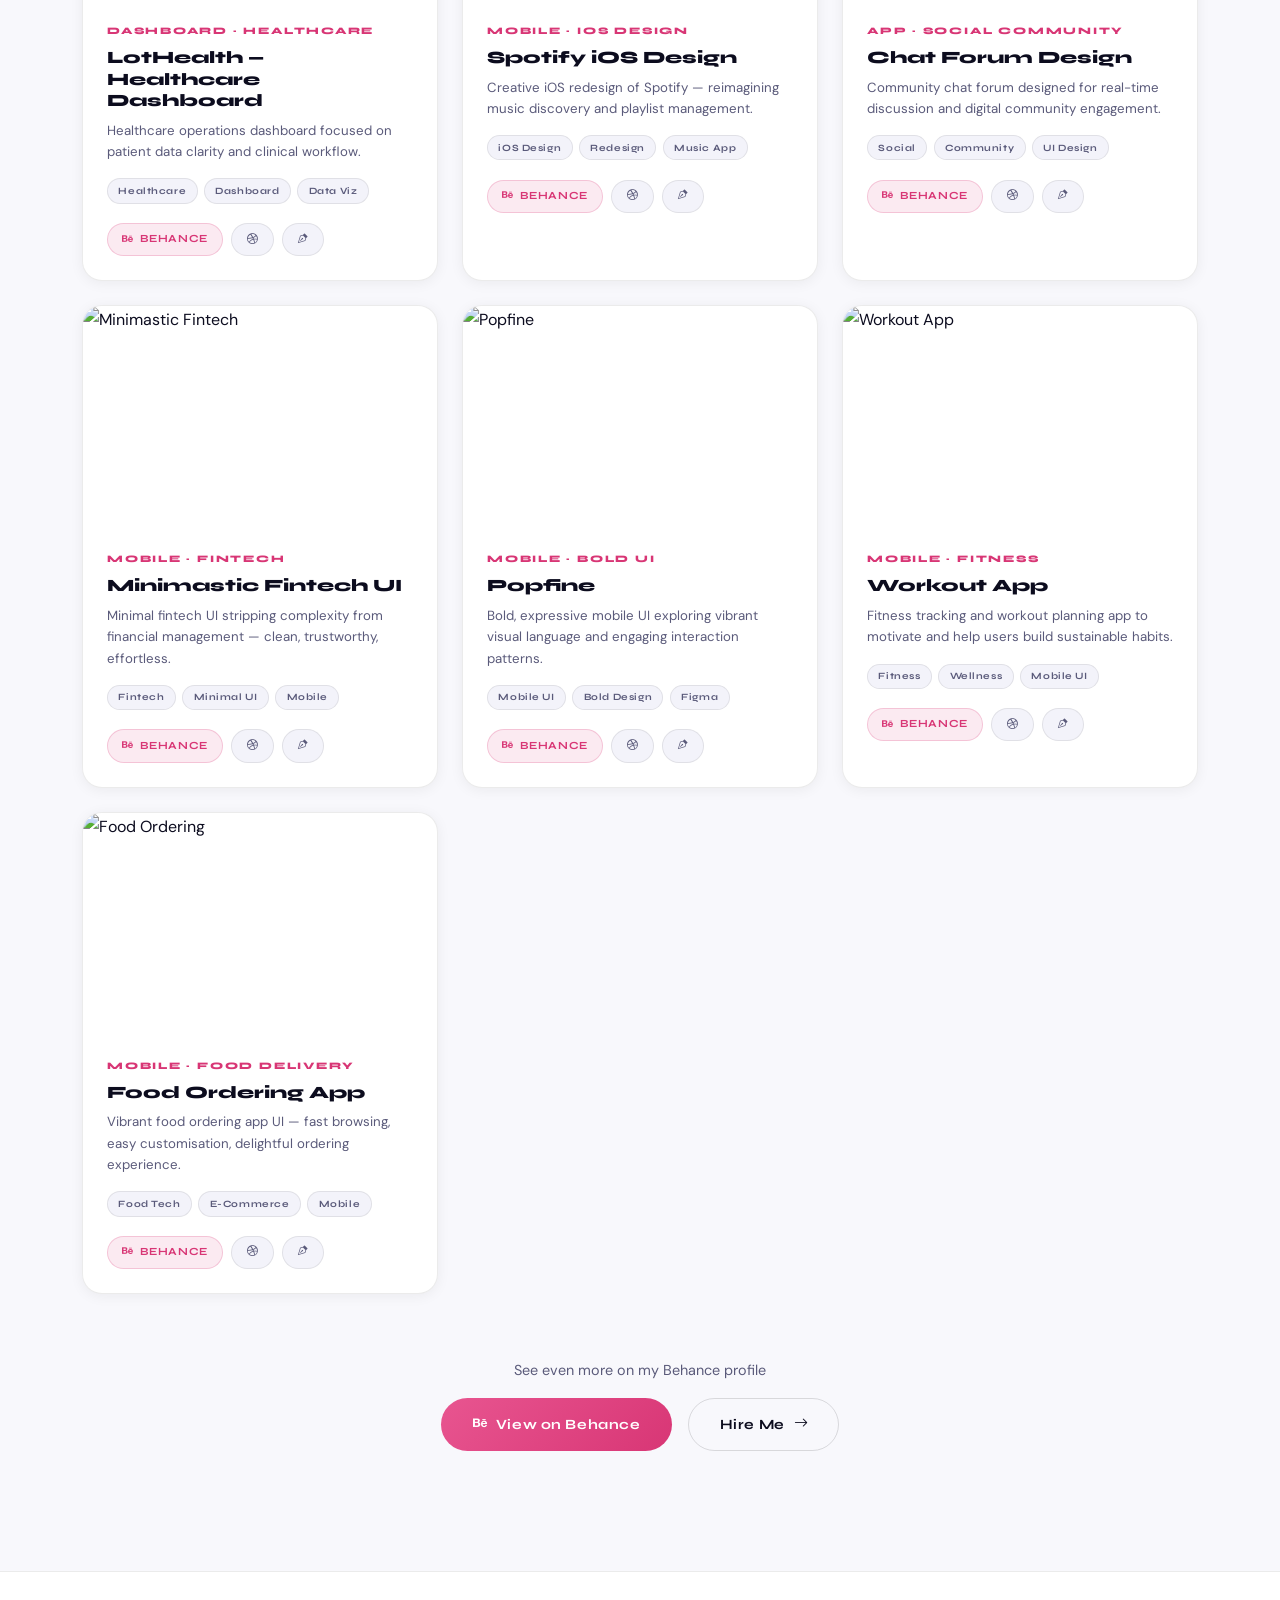
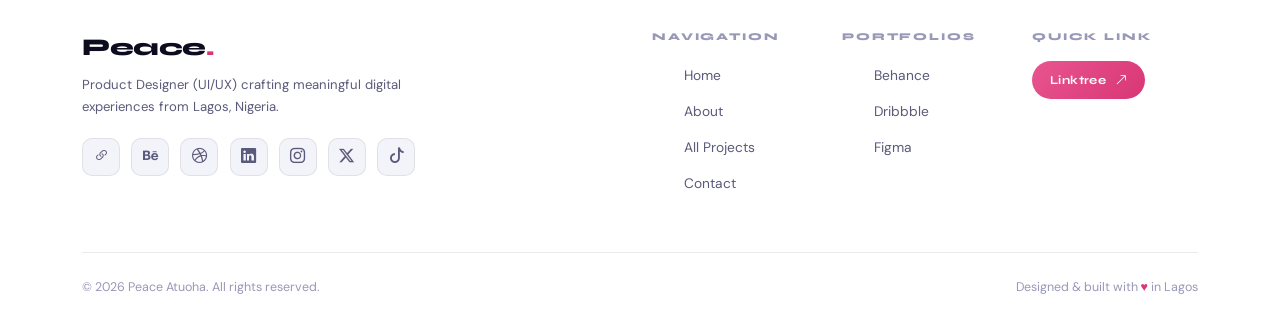
==== commit af521b46: "design structure adj" ====
--- a/projects.html
+++ b/projects.html
@@ -131,7 +131,6 @@
               <div class="project-tags"><span class="ptag">AI</span><span class="ptag">Dashboard</span><span
                   class="ptag">AI</span></div>
               <div class="project-links"><a href="https://www.behance.net/gallery/249466797/Wessi-AI-Creative-Workspace" target="_blank" rel="noopener" class="plink plink-b"><i class="bi bi-behance"></i> Behance</a><a
-                  target="_blank" rel="noopener" class="plink plink-b"><i class="bi bi-behance"></i> Behance</a><a
                   href="https://dribbble.com/shots/27380951-Wessi-AI" target="_blank" rel="noopener" class="plink plink-d"><i
                     class="bi bi-dribbble"></i></a><a href="https://www.figma.com/community/file/1637396395457015500" target="_blank"
                   rel="noopener" class="plink plink-f"><i class="bi bi-vector-pen"></i></a></div>
--- a/style.css
+++ b/style.css
@@ -2672,7 +2672,7 @@
 
 .swipe-outer {
   position: relative;
-  height: 580px;
+  height: 1000px;
   overflow: hidden;
   display: flex;
   flex-direction: column;
@@ -2685,7 +2685,7 @@
 .swipe-stage {
   position: relative;
   width: 100%;
-  height: 460px;
+  height: 840px;
   display: flex;
   align-items: center;
   justify-content: center;
@@ -2696,7 +2696,7 @@
 /* ── Swipe card ── */
 .scard {
   position: absolute;
-  width: min(320px, 78vw);
+  width: min(600px, 90vw);
   aspect-ratio: 9/12;
   border-radius: 22px;
   overflow: hidden;
@@ -2745,6 +2745,17 @@
   white-space: nowrap;
   overflow: hidden;
   text-overflow: ellipsis;
+}
+
+.scard-desc {
+  font-size: .82rem;
+  color: var(--muted);
+  line-height: 1.45;
+  margin: 0.1rem 0 0.3rem 0;
+  display: -webkit-box;
+  -webkit-line-clamp: 3;
+  -webkit-box-orient: vertical;
+  overflow: hidden;
 }
 
 .scard-btn {
@@ -2871,11 +2882,11 @@
 }
 
 .swipe-arr-prev {
-  left: max(16px, calc(50% - 210px));
+  left: max(16px, calc(50% - 370px));
 }
 
 .swipe-arr-next {
-  right: max(16px, calc(50% - 210px));
+  right: max(16px, calc(50% - 370px));
 }
 
 /* Dots */
@@ -2919,11 +2930,11 @@
 
 @media (max-width:767px) {
   .swipe-outer {
-    height: 540px;
+    height: 700px;
   }
 
   .swipe-stage {
-    height: 420px;
+    height: 560px;
   }
 
   .swipe-arrow {
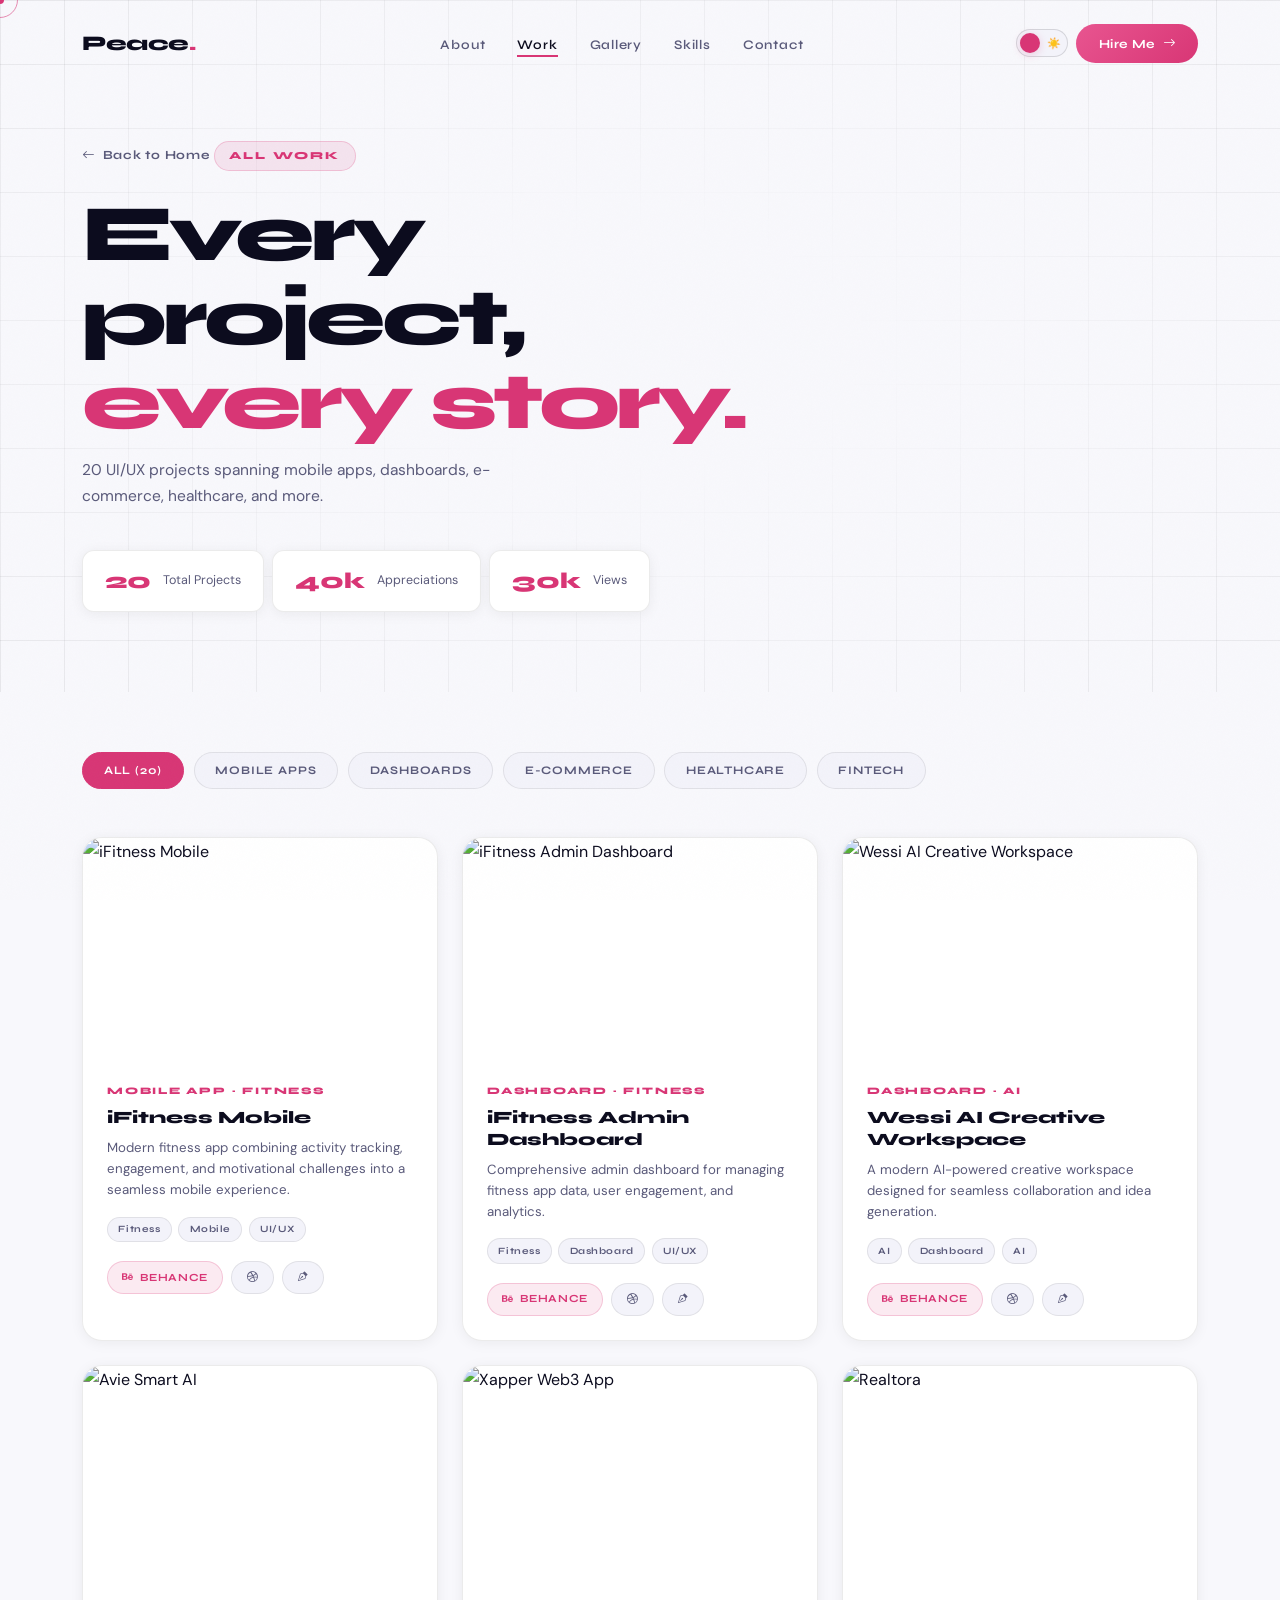
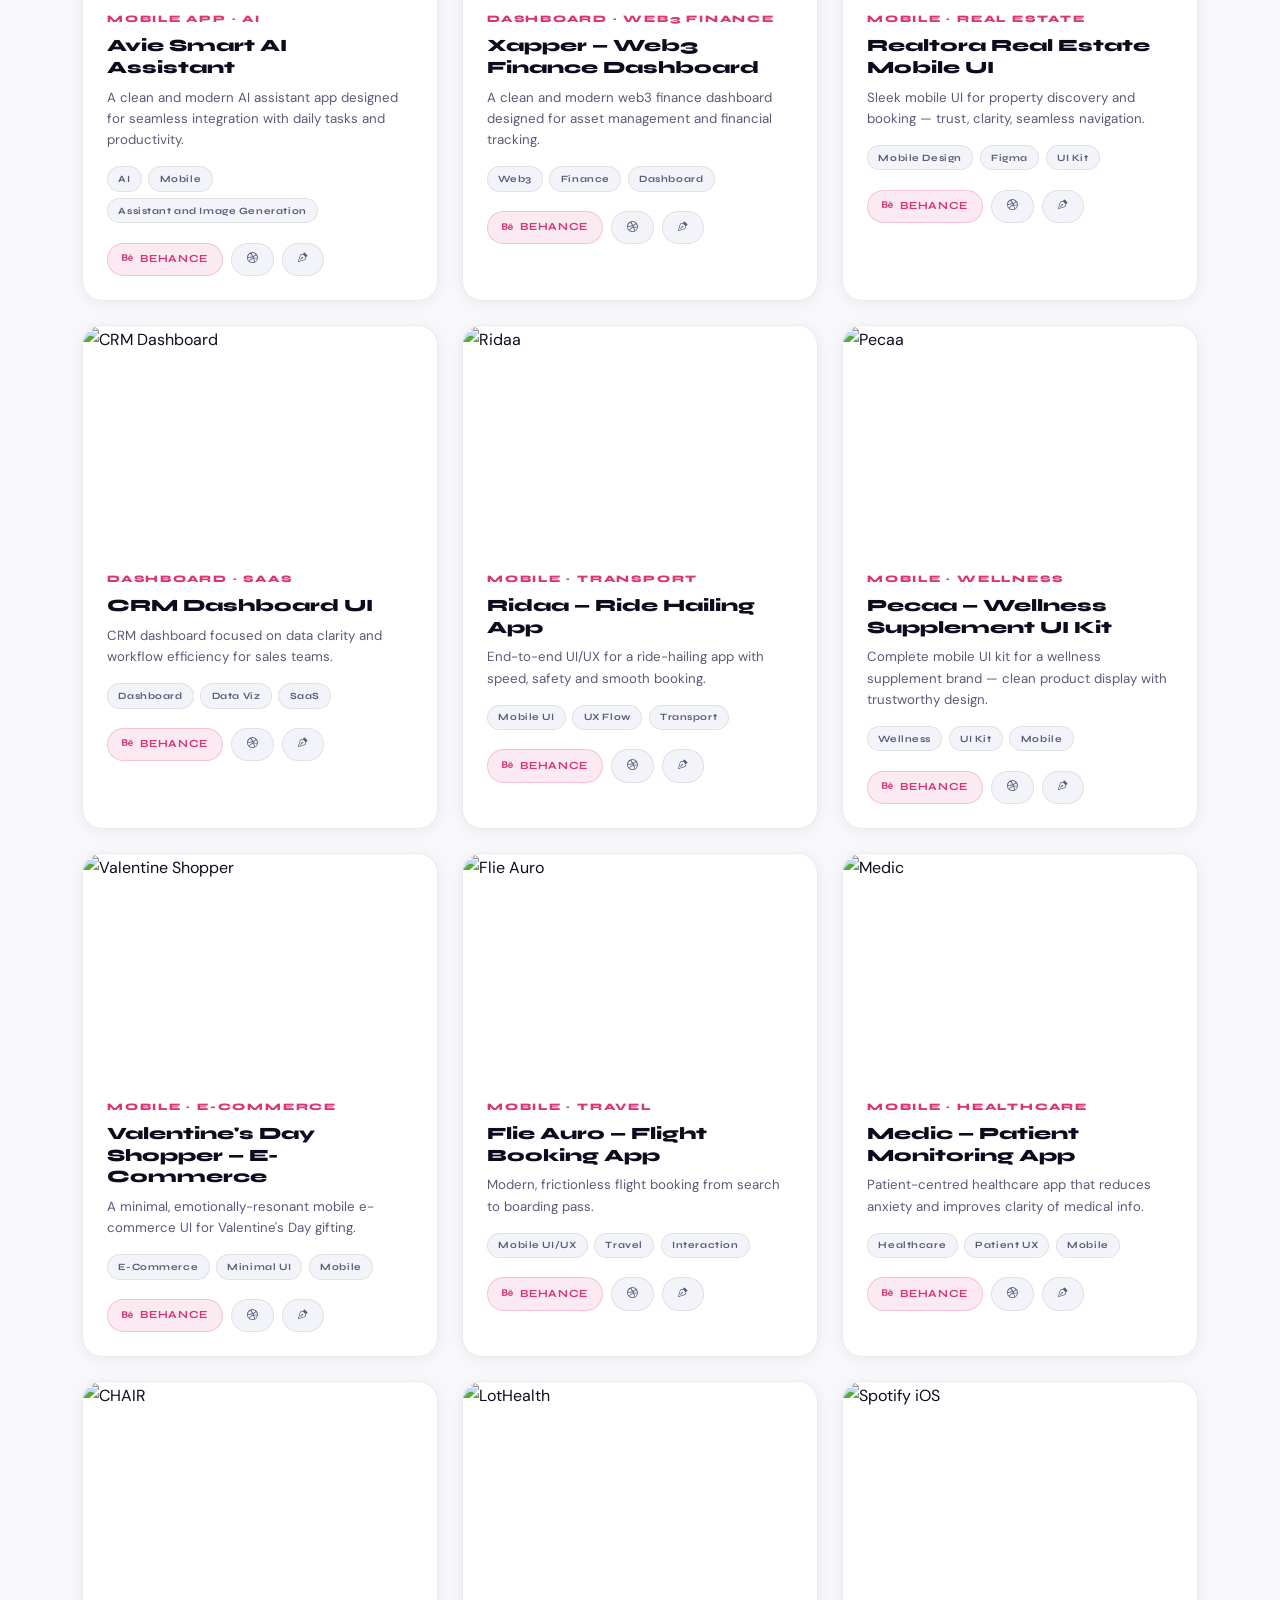
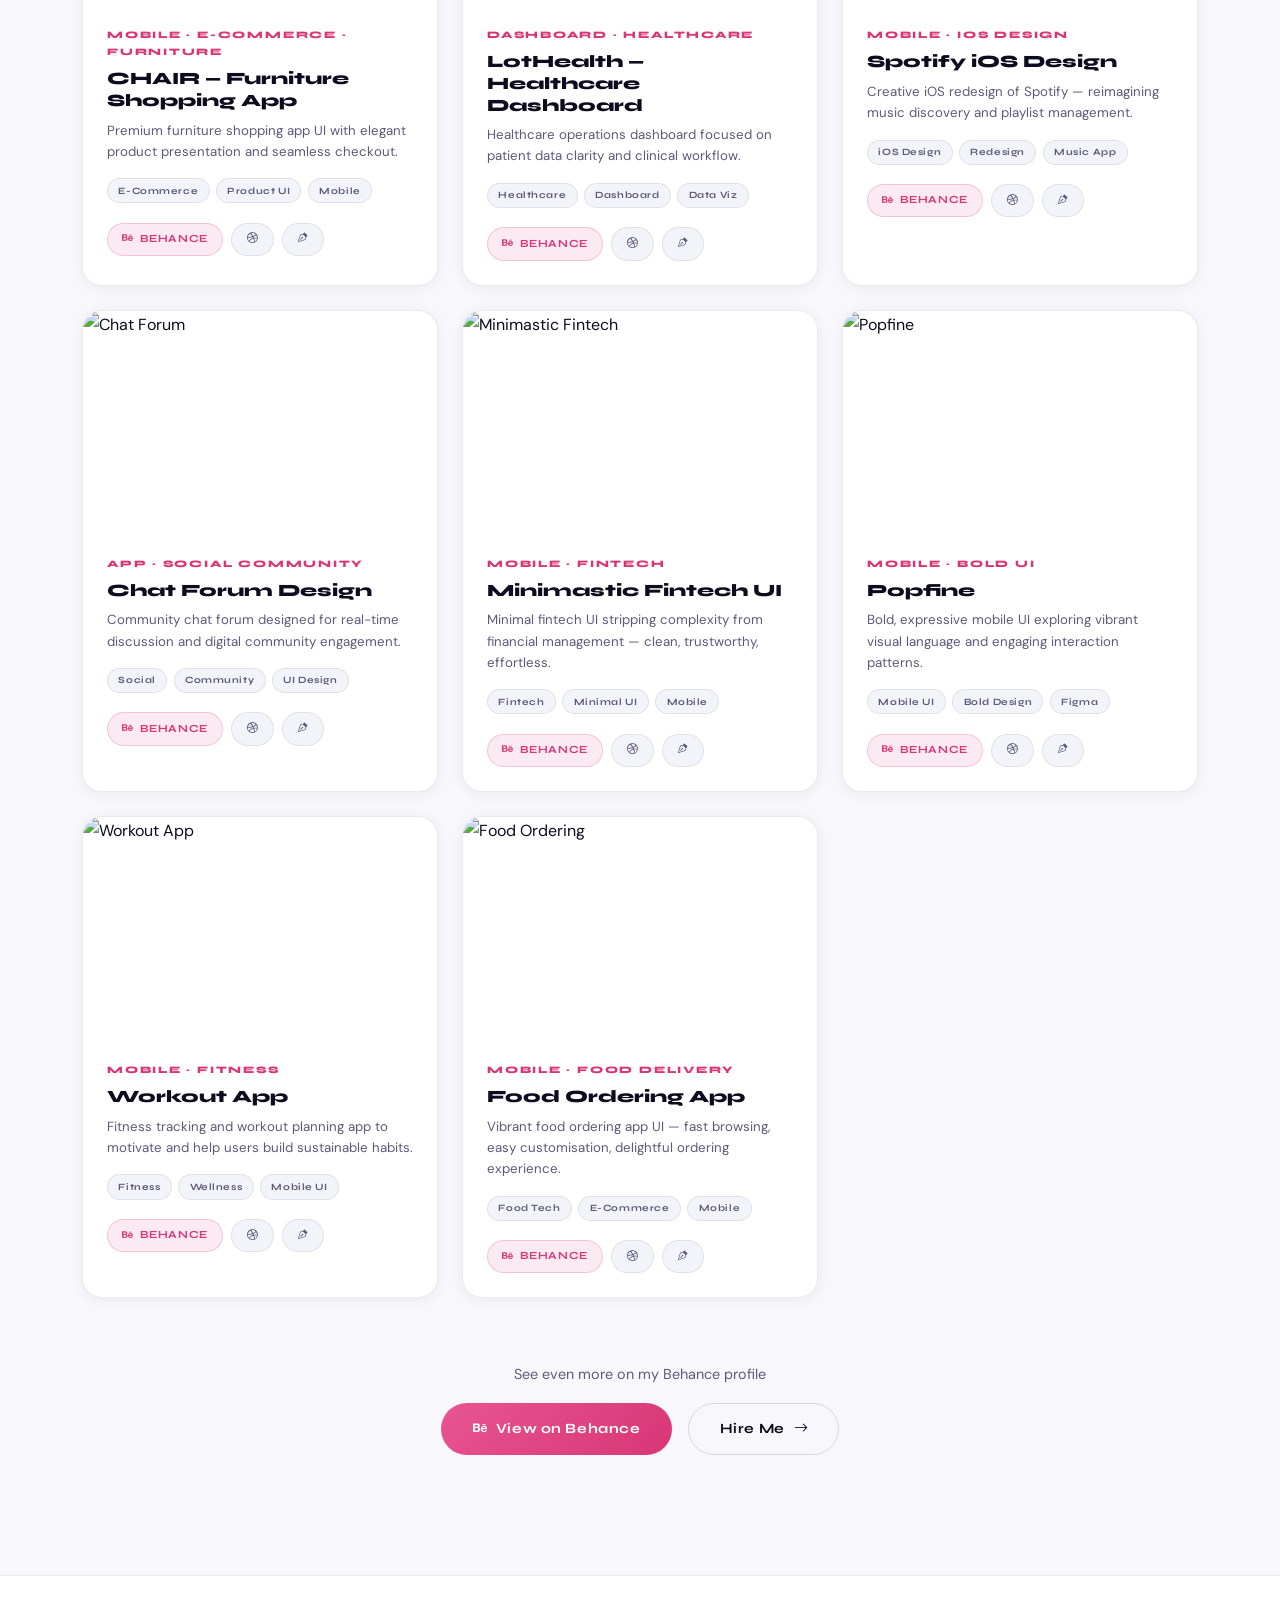
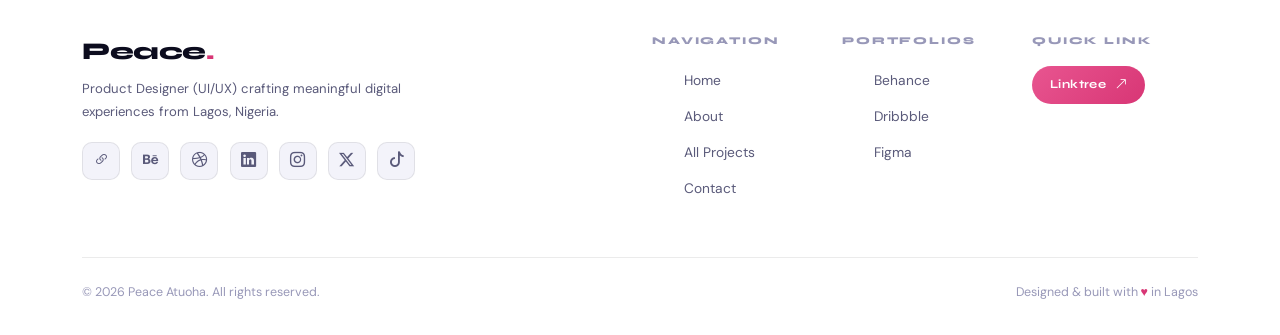
==== commit 15e91b00: "project addon" ====
--- a/projects.html
+++ b/projects.html
@@ -5,7 +5,7 @@
   <meta charset="UTF-8" />
   <meta name="viewport" content="width=device-width, initial-scale=1.0" />
   <title>All Projects — Peace Atuoha, Product Designer</title>
-  <meta name="description" content="All 18 UI/UX design projects by Peace Atuoha." />
+  <meta name="description" content="All 20 UI/UX design projects by Peace Atuoha." />
   <link rel="stylesheet" href="https://cdn.jsdelivr.net/npm/bootstrap@5.3.2/dist/css/bootstrap.min.css" />
   <link rel="stylesheet" href="https://cdn.jsdelivr.net/npm/bootstrap-icons@1.11.3/font/bootstrap-icons.min.css" />
   <link rel="stylesheet" href="https://cdn.jsdelivr.net/npm/aos@2.3.4/dist/aos.css" />
@@ -59,14 +59,14 @@
           <h1 class="page-hero-title" data-aos="fade-up">Every project,<br><span class="accent">every story.</span></h1>
           <p style="color:var(--muted);font-size:.97rem;max-width:480px;margin-top:.8rem" data-aos="fade-up"
             data-aos-delay="100">
-            19 UI/UX projects spanning mobile apps, dashboards, e-commerce, healthcare, and more.
+            20 UI/UX projects spanning mobile apps, dashboards, e-commerce, healthcare, and more.
           </p>
         </div>
       </div>
       <div class="d-flex flex-wrap gap-2 mt-4" data-aos="fade-up" data-aos-delay="160">
         <div
           style="background:var(--surface);border:1px solid var(--border);border-radius:12px;padding:.7rem 1.4rem;display:inline-flex;align-items:center;gap:.7rem;box-shadow:var(--shadow-sm)">
-          <span style="font-family:var(--font-head);font-size:1.4rem;font-weight:800;color:var(--pink)">19</span>
+          <span style="font-family:var(--font-head);font-size:1.4rem;font-weight:800;color:var(--pink)">20</span>
           <span style="font-size:.78rem;color:var(--muted)">Total Projects</span>
         </div>
         <div
@@ -87,7 +87,7 @@
   <section class="section" style="background:var(--bg);padding-top:60px">
     <div class="container">
       <div class="filter-bar mb-5" data-aos="fade-up">
-        <button class="filter-btn active" data-filter="all">All (19)</button>
+        <button class="filter-btn active" data-filter="all">All (20)</button>
         <button class="filter-btn" data-filter="mobile">Mobile Apps</button>
         <button class="filter-btn" data-filter="dashboard">Dashboards</button>
         <button class="filter-btn" data-filter="ecommerce">E-Commerce</button>
@@ -113,6 +113,27 @@
               <div class="project-links"><a href="https://www.behance.net/gallery/251148565/iFitness-Mobile" target="_blank" rel="noopener" class="plink plink-b"><i class="bi bi-behance"></i> Behance</a><a
                   href="https://dribbble.com/shots/27471900-iFitness-Mobile" target="_blank" rel="noopener" class="plink plink-d"><i
                     class="bi bi-dribbble"></i></a><a href="https://www.figma.com/community/file/1648355448556250170/ifitness-mobile?q_id=6967da77-9ea0-4f8d-a4ce-caf0dbb72a2d" target="_blank"
+                  rel="noopener" class="plink plink-f"><i class="bi bi-vector-pen"></i></a></div>
+            </div>
+          </div>
+        </div>
+
+        <div class="col-sm-6 col-lg-4 project-item" data-category="dashboard" data-aos="fade-up" data-aos-delay="30">
+          <div class="project-card">
+            <div class="project-thumb"><img
+                src="https://mir-cdn.behance.net/v1/rendition/project_modules/max_632_webp/17707d251320387.6a33a8b15245b.png"
+                alt="iFitness Admin Dashboard" loading="lazy" />
+              <div class="project-overlay"><span class="view-label">Open Project</span></div>
+            </div>
+            <div class="project-info">
+              <div class="project-cat">Dashboard · Fitness</div>
+              <h3 class="project-name">iFitness Admin Dashboard</h3>
+              <p class="project-desc">Comprehensive admin dashboard for managing fitness app data, user engagement, and analytics.</p>
+              <div class="project-tags"><span class="ptag">Fitness</span><span class="ptag">Dashboard</span><span
+                  class="ptag">UI/UX</span></div>
+              <div class="project-links"><a href="https://www.behance.net/gallery/251320387/iFitness-Admin-Dashboard" target="_blank" rel="noopener" class="plink plink-b"><i class="bi bi-behance"></i> Behance</a><a
+                  href="https://dribbble.com/shots/27480973-iFitness-Admin-Dashboard" target="_blank" rel="noopener" class="plink plink-d"><i
+                    class="bi bi-dribbble"></i></a><a href="https://www.figma.com/community/file/1649356366124027304" target="_blank"
                   rel="noopener" class="plink plink-f"><i class="bi bi-vector-pen"></i></a></div>
             </div>
           </div>
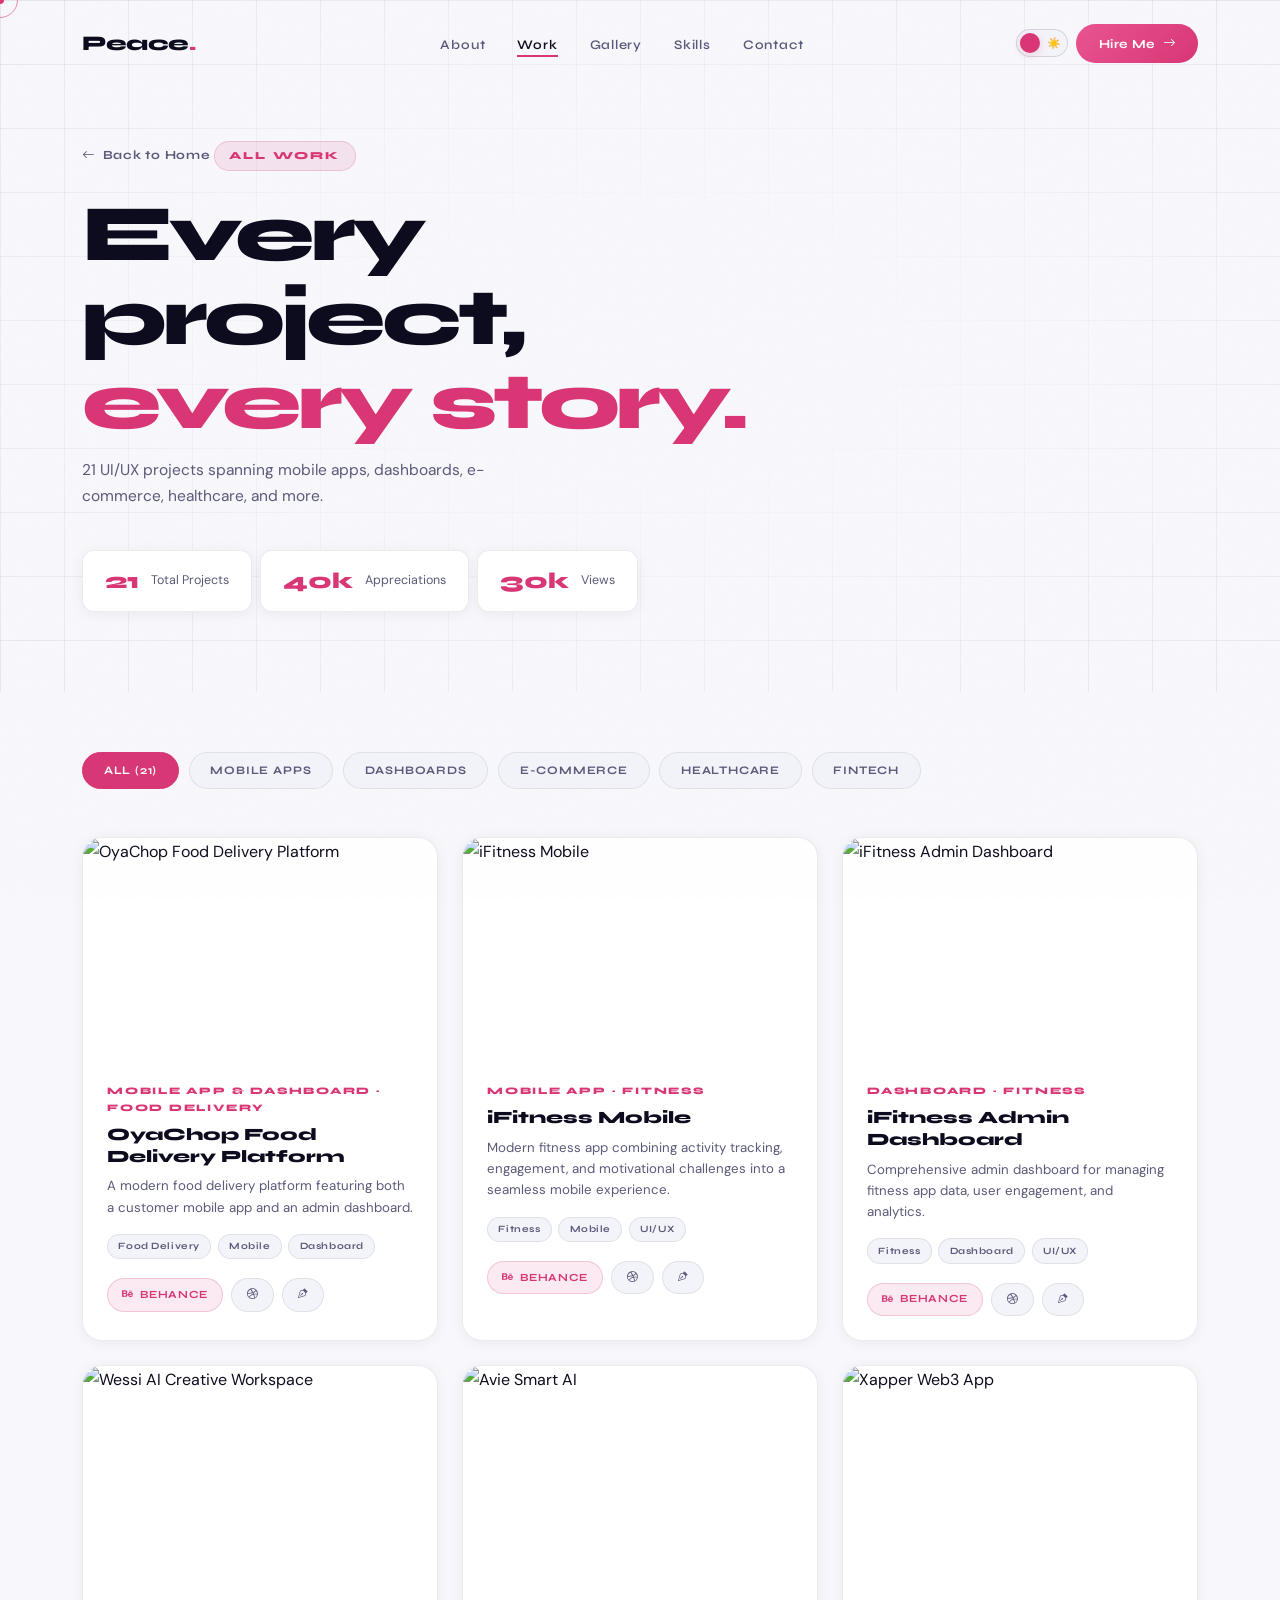
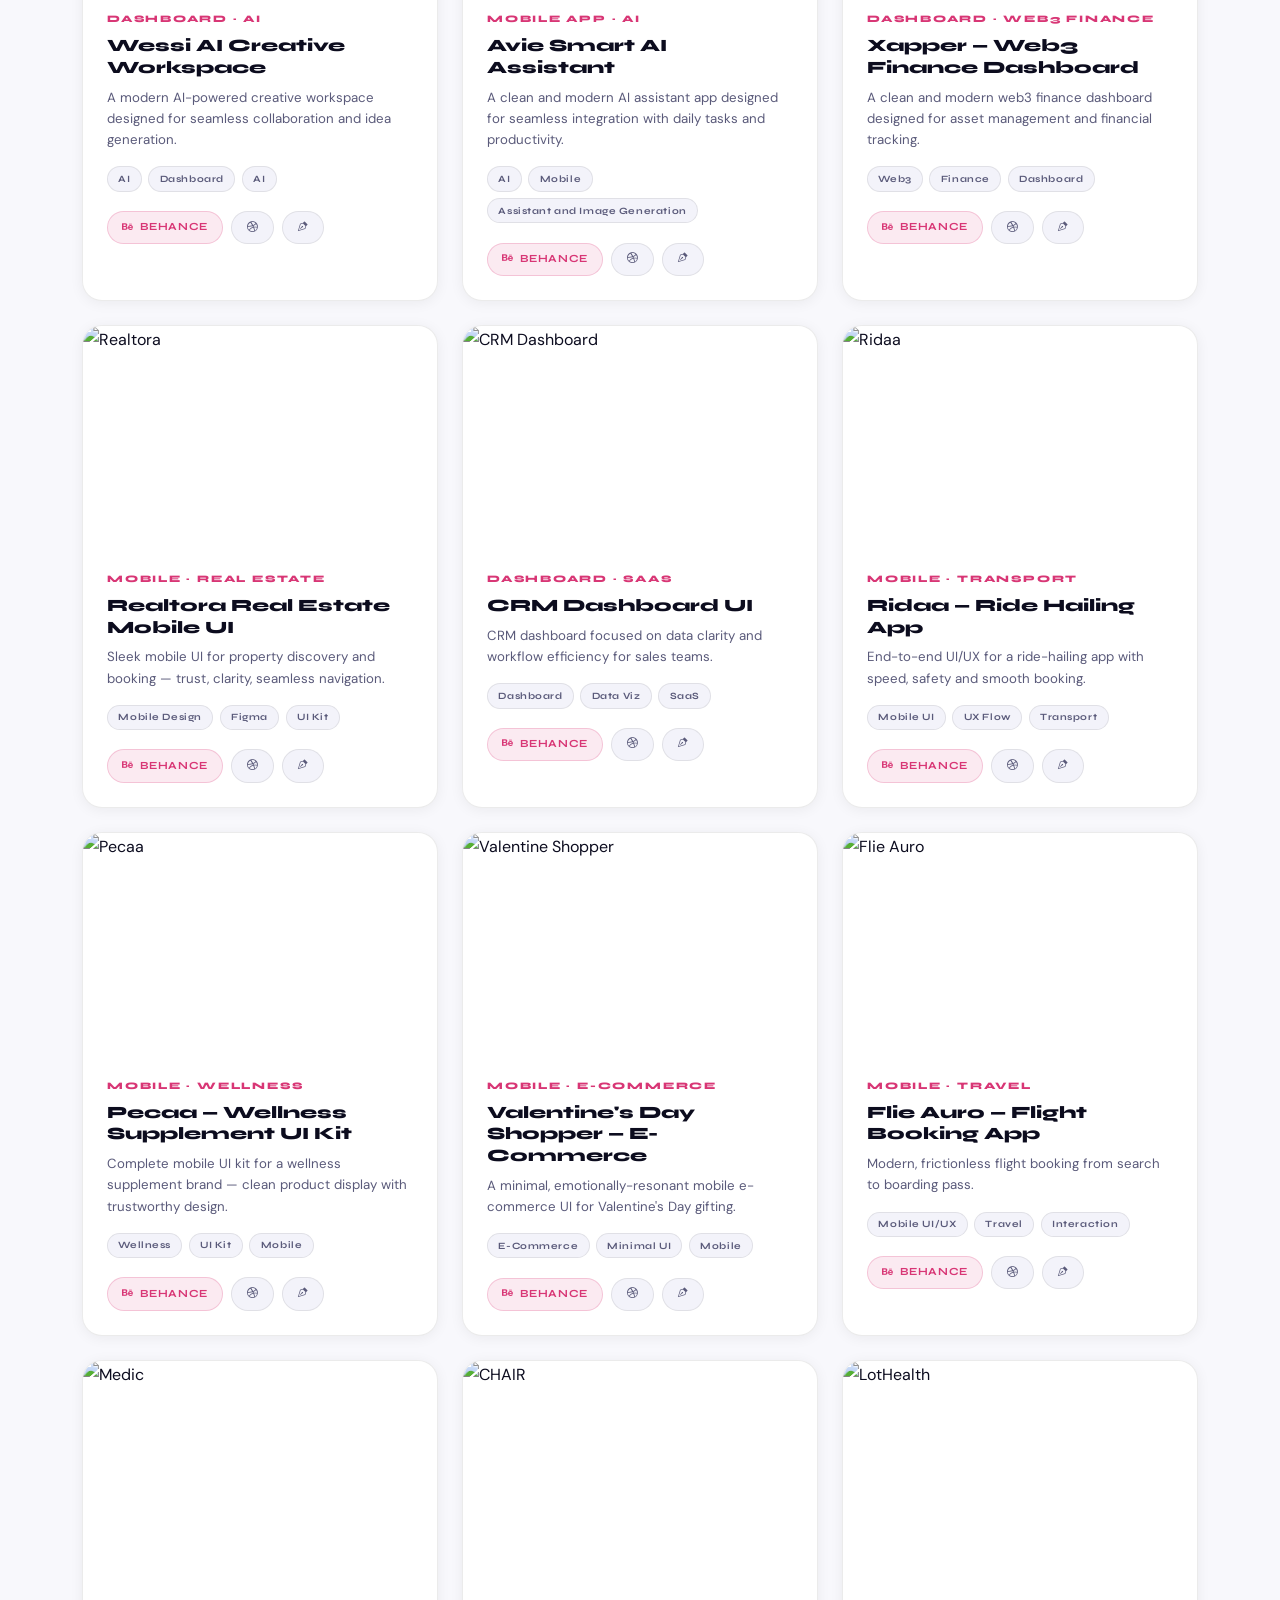
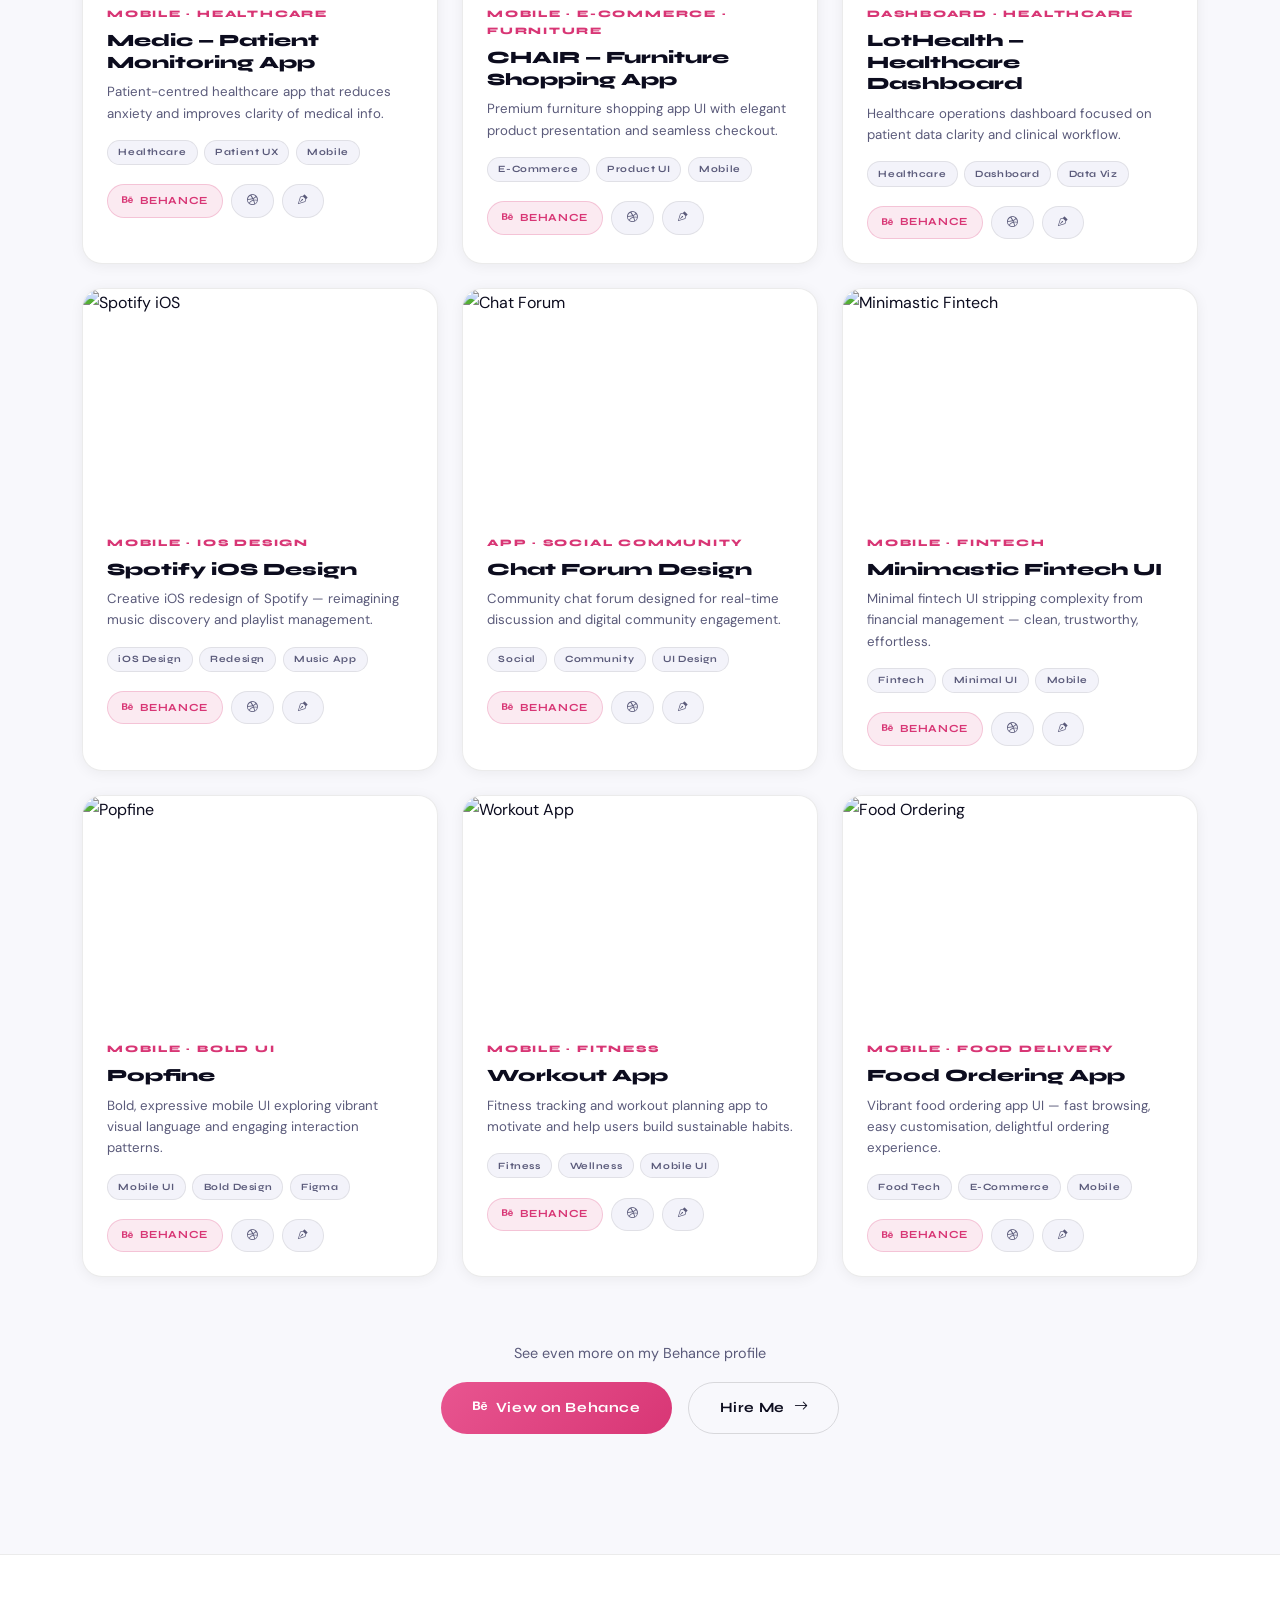
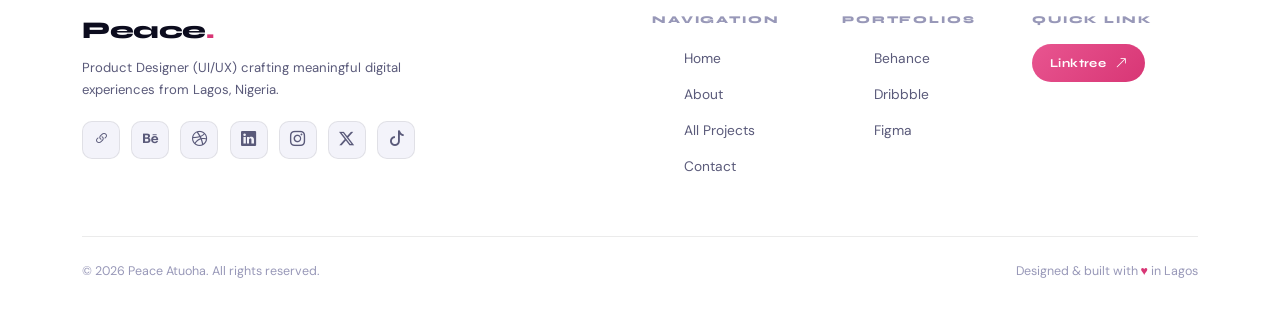
==== commit 4fb92f38: "project addon" ====
--- a/projects.html
+++ b/projects.html
@@ -5,7 +5,7 @@
   <meta charset="UTF-8" />
   <meta name="viewport" content="width=device-width, initial-scale=1.0" />
   <title>All Projects — Peace Atuoha, Product Designer</title>
-  <meta name="description" content="All 20 UI/UX design projects by Peace Atuoha." />
+  <meta name="description" content="All 21 UI/UX design projects by Peace Atuoha." />
   <link rel="stylesheet" href="https://cdn.jsdelivr.net/npm/bootstrap@5.3.2/dist/css/bootstrap.min.css" />
   <link rel="stylesheet" href="https://cdn.jsdelivr.net/npm/bootstrap-icons@1.11.3/font/bootstrap-icons.min.css" />
   <link rel="stylesheet" href="https://cdn.jsdelivr.net/npm/aos@2.3.4/dist/aos.css" />
@@ -59,14 +59,14 @@
           <h1 class="page-hero-title" data-aos="fade-up">Every project,<br><span class="accent">every story.</span></h1>
           <p style="color:var(--muted);font-size:.97rem;max-width:480px;margin-top:.8rem" data-aos="fade-up"
             data-aos-delay="100">
-            20 UI/UX projects spanning mobile apps, dashboards, e-commerce, healthcare, and more.
+            21 UI/UX projects spanning mobile apps, dashboards, e-commerce, healthcare, and more.
           </p>
         </div>
       </div>
       <div class="d-flex flex-wrap gap-2 mt-4" data-aos="fade-up" data-aos-delay="160">
         <div
           style="background:var(--surface);border:1px solid var(--border);border-radius:12px;padding:.7rem 1.4rem;display:inline-flex;align-items:center;gap:.7rem;box-shadow:var(--shadow-sm)">
-          <span style="font-family:var(--font-head);font-size:1.4rem;font-weight:800;color:var(--pink)">20</span>
+          <span style="font-family:var(--font-head);font-size:1.4rem;font-weight:800;color:var(--pink)">21</span>
           <span style="font-size:.78rem;color:var(--muted)">Total Projects</span>
         </div>
         <div
@@ -87,7 +87,7 @@
   <section class="section" style="background:var(--bg);padding-top:60px">
     <div class="container">
       <div class="filter-bar mb-5" data-aos="fade-up">
-        <button class="filter-btn active" data-filter="all">All (20)</button>
+        <button class="filter-btn active" data-filter="all">All (21)</button>
         <button class="filter-btn" data-filter="mobile">Mobile Apps</button>
         <button class="filter-btn" data-filter="dashboard">Dashboards</button>
         <button class="filter-btn" data-filter="ecommerce">E-Commerce</button>
@@ -96,6 +96,27 @@
       </div>
 
       <div class="row g-4" id="projectGrid">
+
+        <div class="col-sm-6 col-lg-4 project-item" data-category="mobile dashboard" data-aos="fade-up" data-aos-delay="0">
+          <div class="project-card">
+            <div class="project-thumb"><img
+                src="https://mir-cdn.behance.net/v1/rendition/project_modules/fs_webp/ce3314253821703.6a73042ec5db3.png"
+                alt="OyaChop Food Delivery Platform" loading="lazy" />
+              <div class="project-overlay"><span class="view-label">Open Project</span></div>
+            </div>
+            <div class="project-info">
+              <div class="project-cat">Mobile App & Dashboard · Food Delivery</div>
+              <h3 class="project-name">OyaChop Food Delivery Platform</h3>
+              <p class="project-desc">A modern food delivery platform featuring both a customer mobile app and an admin dashboard.</p>
+              <div class="project-tags"><span class="ptag">Food Delivery</span><span class="ptag">Mobile</span><span
+                  class="ptag">Dashboard</span></div>
+              <div class="project-links"><a href="https://www.behance.net/gallery/253821703/OyaChop-Food-Delivery-Platform-UIUX" target="_blank" rel="noopener" class="plink plink-b"><i class="bi bi-behance"></i> Behance</a><a
+                  href="https://dribbble.com/shots/27622047-OyaChop-Food-Delivery-Platform-UI-UX" target="_blank" rel="noopener" class="plink plink-d"><i
+                    class="bi bi-dribbble"></i></a><a href="https://www.figma.com/community/file/1666759877897372655/oyachop-food" target="_blank"
+                  rel="noopener" class="plink plink-f"><i class="bi bi-vector-pen"></i></a></div>
+            </div>
+          </div>
+        </div>
 
         <div class="col-sm-6 col-lg-4 project-item" data-category="mobile" data-aos="fade-up" data-aos-delay="0">
           <div class="project-card">
